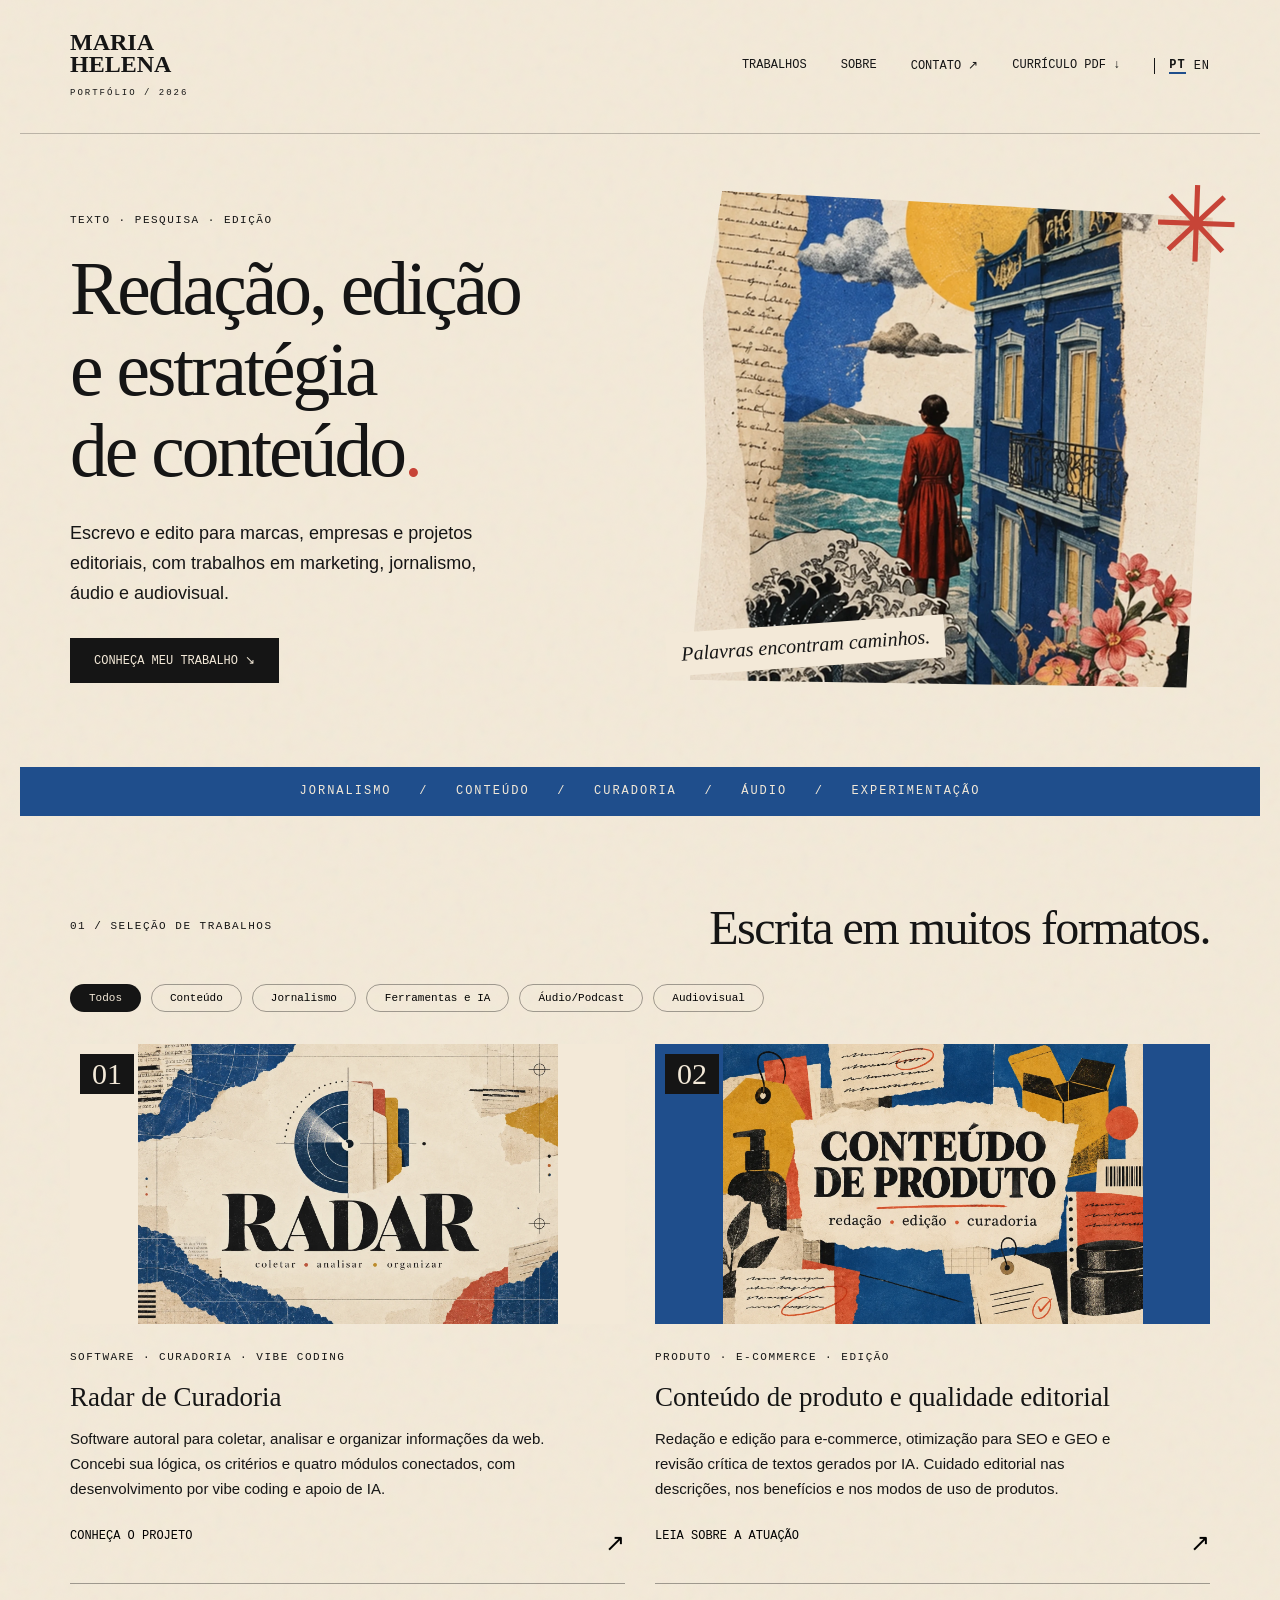
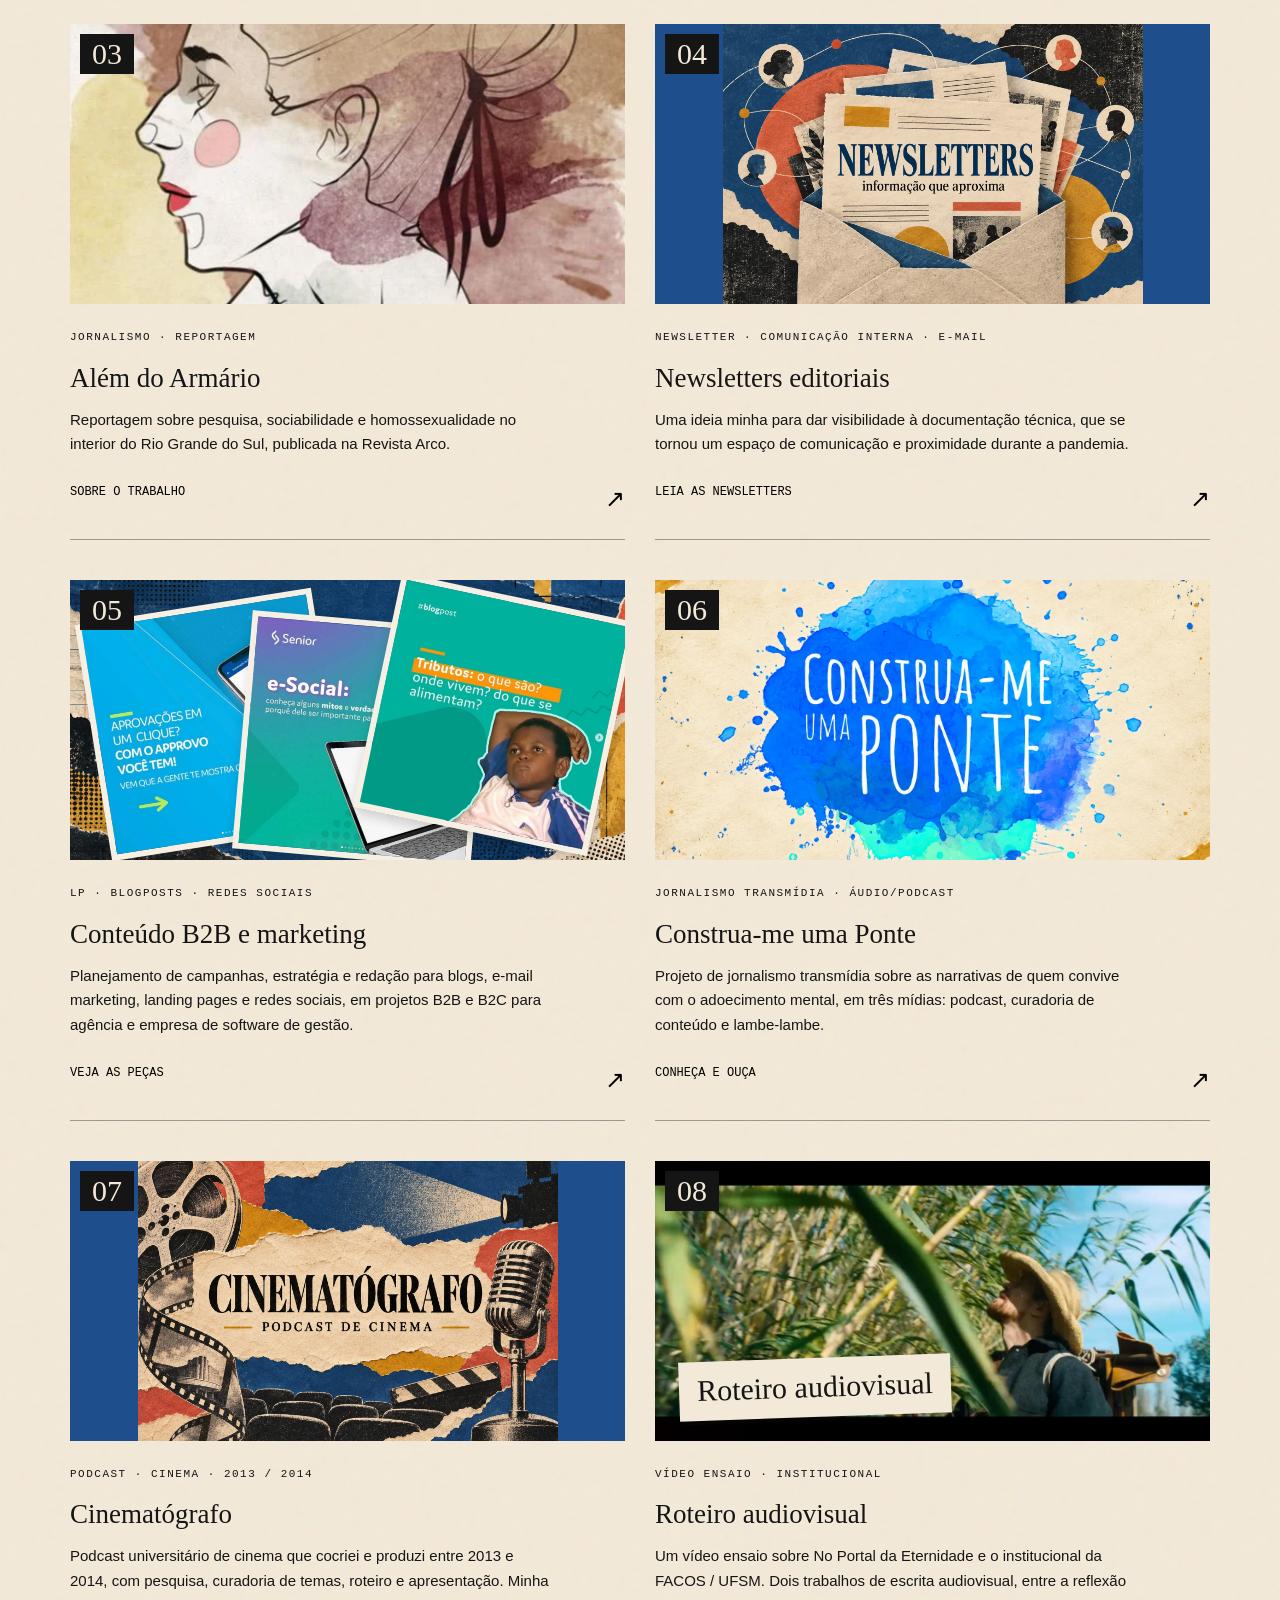
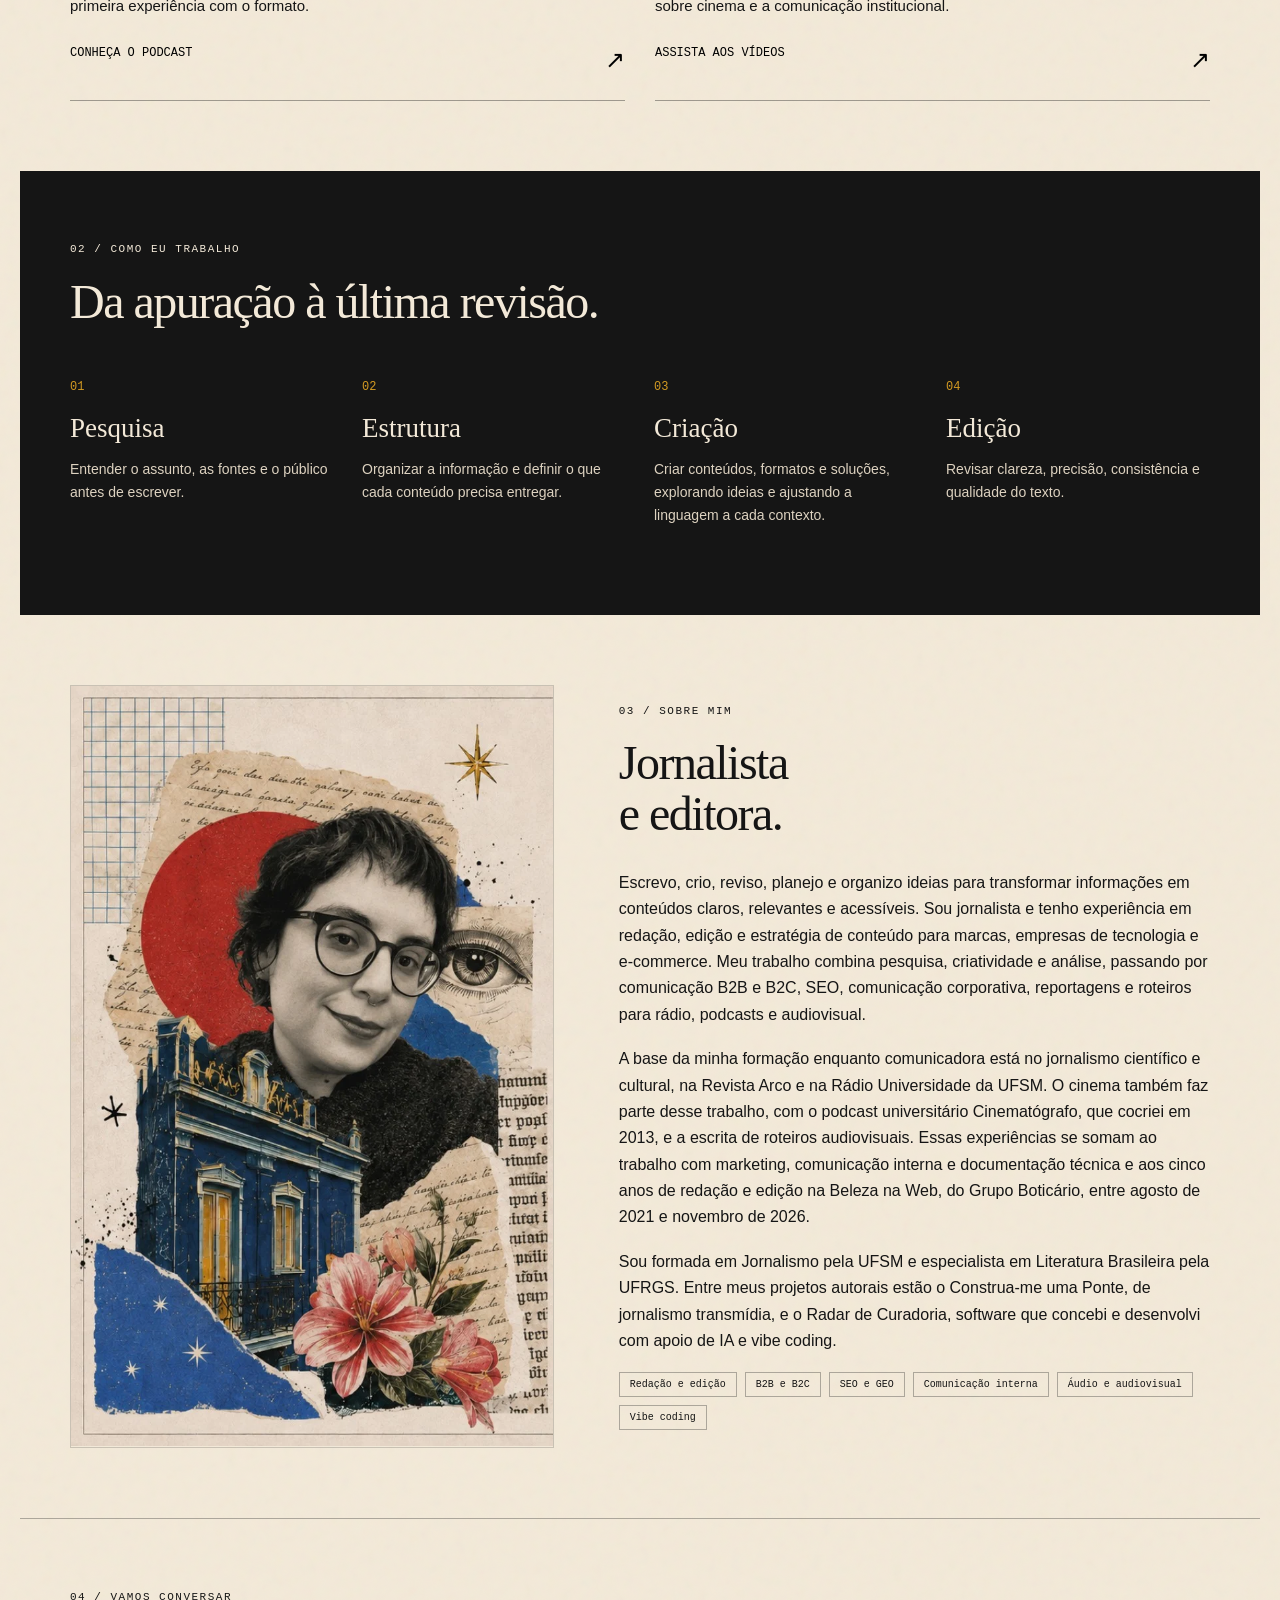
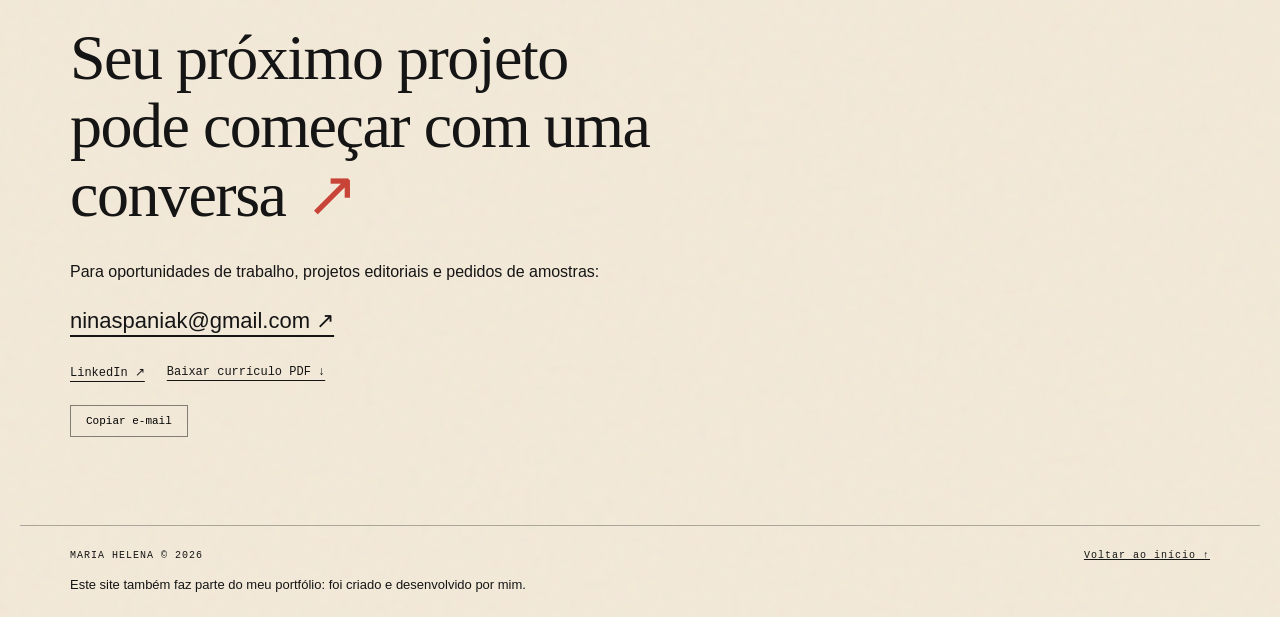
==== index.html @ af33ff4a "Refine Cinematógrafo cover and story; feature film essay in audiovisual work" ====
<!doctype html>
<html lang="pt-BR"><head><meta charset="utf-8"><meta name="viewport" content="width=device-width,initial-scale=1"><meta name="description" content="Maria Helena, redação, edição e estratégia de conteúdo. Jornalismo, e-commerce, newsletters, áudio e ferramentas com IA."><title>Maria Helena | Redação, edição e estratégia de conteúdo</title><link rel="stylesheet" href="style.css?v=20261116b"></head><body><a class="skip" href="#principal">Ir para conteúdo</a><header><a class="name" href="#">MARIA<br>HELENA<span>PORTFÓLIO / 2026</span></a><nav aria-label="Principal"><a href="#trabalhos">Trabalhos</a><a href="#sobre">Sobre</a><a href="#contato">Contato ↗</a><a href="assets/Maria_Helena_Curriculo_ATS.pdf?v=20261116" download>Currículo PDF ↓</a><span class="languages" aria-label="Idioma / Language"><a href="/" lang="pt-BR" aria-current="page">PT</a><a href="/en/" lang="en">EN</a></span></nav></header><main id="principal"><section class="hero"><div><p class="eyebrow">TEXTO · PESQUISA · EDIÇÃO</p><h1>Redação, edição<br>e estratégia<br>de conteúdo<span class="dot">.</span></h1><p class="intro">Escrevo e edito para marcas, empresas e projetos editoriais, com trabalhos em marketing, jornalismo, áudio e audiovisual.</p><a class="button" href="#trabalhos">Conheça meu trabalho ↘</a></div><figure class="collage"><img src="assets/colagem-v2.webp" alt="" width="366" height="456"><figcaption>Palavras encontram caminhos.</figcaption><span class="seal" aria-hidden="true">✳</span></figure></section><div class="ticker" aria-hidden="true">JORNALISMO   /   CONTEÚDO   /   CURADORIA   /   ÁUDIO   /   EXPERIMENTAÇÃO</div><section id="trabalhos"><div class="sectionhead"><p class="eyebrow">01 / SELEÇÃO DE TRABALHOS</p><h2>Escrita em muitos formatos.</h2></div><div class="filters" aria-label="Filtrar trabalhos"><button aria-pressed="true" data-filter="todos">Todos</button><button aria-pressed="false" data-filter="conteudo">Conteúdo</button><button aria-pressed="false" data-filter="jornalismo">Jornalismo</button><button aria-pressed="false" data-filter="ia">Ferramentas e IA</button><button aria-pressed="false" data-filter="audio">Áudio/Podcast</button><button aria-pressed="false" data-filter="audiovisual">Audiovisual</button></div><div class="projects">
<article class="project radar" data-category="ia"><span class="number">01</span><a class="project-cover" data-open-case="radar" href="#radar" aria-label="Conhecer projeto: Radar de Curadoria"><div class="art radarbrand"><img src="assets/radar-identidade-v1.webp" alt="Identidade visual do Radar: símbolo de varredura com fichas de arquivo em uma colagem editorial azul e creme; coletar, analisar e organizar" width="1536" height="1024"></div></a><p class="eyebrow">SOFTWARE · CURADORIA · VIBE CODING</p><h3><a class="project-title" data-open-case="radar" href="#radar">Radar de Curadoria</a></h3><p>Software autoral para coletar, analisar e organizar informações da web. Concebi sua lógica, os critérios e quatro módulos conectados, com desenvolvimento por vibe coding e apoio de IA.</p><button class="case" data-case="radar">Conheça o projeto <span>↗</span></button></article>
<article class="project product" data-category="conteudo ia"><span class="number">02</span><a class="project-cover" data-open-case="produto" href="#case-produto" aria-label="Conhecer projeto: Conteúdo de produto e qualidade editorial"><div class="art imagecover"><img src="assets/capa-produto-v1.webp" alt="Capa editorial em colagem: Conteúdo de produto; redação, edição e curadoria" width="1536" height="1024"></div></a><p class="eyebrow">PRODUTO · E-COMMERCE · EDIÇÃO</p><h3><a class="project-title" data-open-case="produto" href="#case-produto">Conteúdo de produto e qualidade editorial</a></h3><p>Redação e edição para e-commerce, otimização para SEO e GEO e revisão crítica de textos gerados por IA. Cuidado editorial nas descrições, nos benefícios e nos modos de uso de produtos.</p><button class="case" data-case="produto">Leia sobre a atuação <span>↗</span></button></article>
<article class="project journalism" data-category="jornalismo"><span class="number">03</span><a class="project-cover" data-open-case="reportagem" href="#case-reportagem" aria-label="Conhecer projeto: Além do Armário"><div class="art journalismart"><img src="assets/ilustracao-alem-do-armario.webp" alt="Ilustração em aquarela da reportagem Além do Armário" width="528" height="627"></div></a><p class="eyebrow">JORNALISMO · REPORTAGEM</p><h3><a class="project-title" data-open-case="reportagem" href="#case-reportagem">Além do Armário</a></h3><p>Reportagem sobre pesquisa, sociabilidade e homossexualidade no interior do Rio Grande do Sul, publicada na Revista Arco.</p><button class="case" data-case="reportagem">Sobre o trabalho <span>↗</span></button></article>
<article class="project newsletter" data-category="conteudo"><span class="number">04</span><a class="project-cover" data-open-case="newsletter" href="#case-newsletter" aria-label="Conhecer projeto: Newsletters editoriais"><div class="art imagecover"><img src="assets/capa-newsletters-v1.webp" alt="Capa editorial em colagem de cartas e conexões entre pessoas: Newsletters, informação que aproxima" width="1536" height="1024"></div></a><p class="eyebrow">NEWSLETTER · COMUNICAÇÃO INTERNA · E-MAIL</p><h3><a class="project-title" data-open-case="newsletter" href="#case-newsletter">Newsletters editoriais</a></h3><p>Uma ideia minha para dar visibilidade à documentação técnica, que se tornou um espaço de comunicação e proximidade durante a pandemia.</p><button class="case" data-case="newsletter">Leia as newsletters <span>↗</span></button></article>
<article class="project b2b" data-category="conteudo"><span class="number">05</span><a class="project-cover" data-open-case="b2b" href="#case-b2b" aria-label="Conhecer projeto: Conteúdo B2B e marketing"><div class="art postcollage" aria-label="Colagem de peças de redes sociais"><img class="postpiece postone" src="assets/post-0.jpg" alt="Post sobre o Approvo"><img class="postpiece posttwo" src="assets/post-1.jpg" alt="Post sobre mitos e verdades do eSocial"><img class="postpiece postthree" src="assets/post-2.jpg" alt="Post sobre tributos"></div></a><p class="eyebrow">LP · BLOGPOSTS · REDES SOCIAIS</p><h3><a class="project-title" data-open-case="b2b" href="#case-b2b">Conteúdo B2B e marketing</a></h3><p>Planejamento de campanhas, estratégia e redação para blogs, e-mail marketing, landing pages e redes sociais, em projetos B2B e B2C para agência e empresa de software de gestão.</p><button class="case" data-case="b2b">Veja as peças <span>↗</span></button></article>
<article class="project audio" data-category="audio jornalismo"><span class="number">06</span><a class="project-cover" data-open-case="audio" href="#case-audio" aria-label="Conhecer projeto: Construa-me uma Ponte"><div class="art audioart"><img src="assets/construa-me-uma-ponte-retangular-v3.webp" alt="Identidade visual original do podcast Construa-me Uma Ponte: aquarela azul e turquesa com letras brancas" width="1080" height="1080"></div></a><p class="eyebrow">JORNALISMO TRANSMÍDIA · ÁUDIO/PODCAST</p><h3><a class="project-title" data-open-case="audio" href="#case-audio">Construa-me uma Ponte</a></h3><p>Projeto de jornalismo transmídia sobre as narrativas de quem convive com o adoecimento mental, em três mídias: podcast, curadoria de conteúdo e lambe-lambe.</p><button class="case" data-case="audio">Conheça e ouça <span>↗</span></button></article><article class="project cinematografo" data-category="audio jornalismo"><span class="number">07</span><a class="project-cover" data-open-case="cinematografo" href="#case-cinematografo" aria-label="Conhecer projeto: Cinematógrafo"><div class="art imagecover"><img src="assets/capa-cinematografo-v2.webp" alt="Cinematógrafo: colagem editorial com película, projetor e microfone" width="1536" height="1024"></div></a><p class="eyebrow">PODCAST · CINEMA · 2013 / 2014</p><h3><a class="project-title" data-open-case="cinematografo" href="#case-cinematografo">Cinematógrafo</a></h3><p>Podcast universitário de cinema que cocriei e produzi entre 2013 e 2014, com pesquisa, curadoria de temas, roteiro e apresentação. Minha primeira experiência com o formato.</p><button class="case" data-case="cinematografo">Conheça o podcast <span>↗</span></button></article><article class="project facos" data-category="audiovisual"><span class="number">08</span><a class="project-cover" data-open-case="facos" href="#case-facos" aria-label="Conhecer projeto: Roteiro audiovisual"><div class="art audiovisual-cover"><img src="assets/portal-eternidade.jpg" alt="Imagem do vídeo ensaio No Portal da Eternidade e as histórias que queremos contar" width="1280" height="720"><span class="video-cover-label">Roteiro audiovisual</span></div></a><p class="eyebrow">VÍDEO ENSAIO · INSTITUCIONAL</p><h3><a class="project-title" data-open-case="facos" href="#case-facos">Roteiro audiovisual</a></h3><p>Um vídeo ensaio sobre No Portal da Eternidade e o institucional da FACOS / UFSM. Dois trabalhos de escrita audiovisual, entre a reflexão sobre cinema e a comunicação institucional.</p><button class="case" data-case="facos">Assista aos vídeos <span>↗</span></button></article></div></section><section class="method"><p class="eyebrow">02 / COMO EU TRABALHO</p><h2>Da apuração à última revisão.</h2><div class="steps"><div><span>01</span><h3>Pesquisa</h3><p>Entender o assunto, as fontes e o público antes de escrever.</p></div><div><span>02</span><h3>Estrutura</h3><p>Organizar a informação e definir o que cada conteúdo precisa entregar.</p></div><div><span>03</span><h3>Criação</h3><p>Criar conteúdos, formatos e soluções, explorando ideias e ajustando a linguagem a cada contexto.</p></div><div><span>04</span><h3>Edição</h3><p>Revisar clareza, precisão, consistência e qualidade do texto.</p></div></div></section><section id="sobre" class="about"><div class="aboutportrait"><img src="assets/sobre-nina-colagem.webp" alt="Foto de Maria Helena em uma colagem editorial com papéis, arquitetura e flores"></div><div><p class="eyebrow">03 / SOBRE MIM</p><h2>Jornalista<br>e editora.</h2><p>Escrevo, crio, reviso, planejo e organizo ideias para transformar informações em conteúdos claros, relevantes e acessíveis. Sou jornalista e tenho experiência em redação, edição e estratégia de conteúdo para marcas, empresas de tecnologia e e-commerce. Meu trabalho combina pesquisa, criatividade e análise, passando por comunicação B2B e B2C, SEO, comunicação corporativa, reportagens e roteiros para rádio, podcasts e audiovisual.</p><p>A base da minha formação enquanto comunicadora está no jornalismo científico e cultural, na Revista Arco e na Rádio Universidade da UFSM. O cinema também faz parte desse trabalho, com o podcast universitário Cinematógrafo, que cocriei em 2013, e a escrita de roteiros audiovisuais. Essas experiências se somam ao trabalho com marketing, comunicação interna e documentação técnica e aos cinco anos de redação e edição na Beleza na Web, do Grupo Boticário, entre agosto de 2021 e novembro de 2026.</p><p>Sou formada em Jornalismo pela UFSM e especialista em Literatura Brasileira pela UFRGS. Entre meus projetos autorais estão o Construa-me uma Ponte, de jornalismo transmídia, e o Radar de Curadoria, software que concebi e desenvolvi com apoio de IA e vibe coding.</p><div class="tags"><span>Redação e edição</span><span>B2B e B2C</span><span>SEO e GEO</span><span>Comunicação interna</span><span>Áudio e audiovisual</span><span>Vibe coding</span></div></div></section><section id="contato" class="contact"><p class="eyebrow">04 / VAMOS CONVERSAR</p><h2>Seu próximo projeto<br>pode começar com uma conversa<span>↗</span></h2><p>Para oportunidades de trabalho, projetos editoriais e pedidos de amostras:</p><a href="mailto:ninaspaniak@gmail.com">ninaspaniak@gmail.com ↗</a><div class="contactlinks"><a href="https://www.linkedin.com/in/ninahelenamaria/" target="_blank" rel="noopener noreferrer">LinkedIn ↗</a><a href="assets/Maria_Helena_Curriculo_ATS.pdf?v=20261116" download>Baixar currículo PDF ↓</a></div><button id="copy" type="button">Copiar e-mail</button><p id="copy-status" role="status"></p></section></main><footer><span>MARIA HELENA © 2026</span><a href="#">Voltar ao início ↑</a><p class="site-credit">Este site também faz parte do meu portfólio: foi criado e desenvolvido por mim.</p></footer><dialog id="case-dialog" aria-labelledby="dialog-title"><button class="close" aria-label="Fechar estudo de caso">✕</button><p class="eyebrow" id="dialog-label"></p><h2 id="dialog-title"></h2><div id="dialog-body"></div><a class="button" href="mailto:ninaspaniak@gmail.com?subject=Portf%C3%B3lio">Conversar sobre um projeto ↗</a></dialog><script src="app.js?v=20261116b"></script><script src="radar-case.js?v=20261116b"></script></body></html>
---- style.css ----
:root{--cream:#f3e9d8;--ink:#151515;--blue:#1f4e8c;--coral:#c74437;--yellow:#d39a22}*{box-sizing:border-box}html{scroll-behavior:smooth;scroll-padding-top:25px}body{margin:0;background:var(--cream);color:var(--ink);font:16px/1.65 Arial,sans-serif;background-image:url("data:image/svg+xml,%3Csvg viewBox='0 0 160 160' xmlns='http://www.w3.org/2000/svg'%3E%3Cfilter id='n'%3E%3CfeTurbulence type='fractalNoise' baseFrequency='.7' numOctaves='3' stitchTiles='stitch'/%3E%3C/filter%3E%3Cpath fill='%23000' opacity='.045' filter='url(%23n)' d='M0 0h160v160H0z'/%3E%3C/svg%3E")}a{color:inherit}button{font:inherit;cursor:pointer}button,a{touch-action:manipulation}a:focus-visible,button:focus-visible{outline:3px solid var(--coral);outline-offset:5px}header,main,footer{max-width:1240px;margin:auto}header{padding:32px 50px;display:flex;justify-content:space-between;align-items:center;border-bottom:1px solid #15151540}.name{font:bold 24px/.9 Georgia,serif;text-decoration:none}.name span{display:block;font:9px/1.5 monospace;letter-spacing:2px;margin-top:12px}nav{display:flex;gap:34px;font:12px monospace;text-transform:uppercase}nav a{text-decoration:none}h1,h2,h3{font-family:Georgia,serif;font-weight:400;line-height:1.07}h1{font-size:clamp(48px,5.9vw,78px);letter-spacing:-3px;margin:20px 0 28px}h2{font-size:clamp(32px,4vw,48px);letter-spacing:-1.5px;margin:16px 0 30px}h3{font-size:27px;margin:15px 0}p{margin:0 0 18px}.eyebrow{font:11px/1.5 monospace;letter-spacing:1.5px;text-transform:uppercase}.hero{padding:65px 50px 70px;display:grid;grid-template-columns:1.1fr 1fr;gap:65px;align-items:center}.intro{max-width:420px;font-size:18px}.dot{color:var(--coral)}.button{display:inline-block;padding:15px 24px;background:var(--ink);color:var(--cream);font:12px monospace;text-transform:uppercase;text-decoration:none;margin-top:12px}.collage{position:relative;margin:0;transform:rotate(2deg)}.collage img{width:100%;height:490px;object-fit:cover;clip-path:polygon(3% 0,99% 2%,97% 98%,0 100%,2% 60%,0 25%)}figcaption{position:absolute;bottom:25px;left:-25px;background:var(--cream);padding:10px 15px;font:italic 20px Georgia;transform:rotate(-6deg)}.seal{position:absolute;right:-22px;top:-35px;font-size:105px;color:var(--coral);line-height:1}.ticker{background:var(--blue);color:var(--cream);padding:15px 25px;text-align:center;font:12px/1.6 monospace;letter-spacing:2px}section:not(.hero){padding:70px 50px}.sectionhead{display:flex;align-items:center;justify-content:space-between;gap:25px}.sectionhead h2{max-width:610px}.filters{display:flex;gap:10px;flex-wrap:wrap;margin-bottom:32px}.filters button{border:1px solid #15151560;background:transparent;padding:7px 18px;border-radius:30px;font:11px monospace}.filters button[aria-pressed=true]{background:var(--ink);color:var(--cream)}.projects{display:grid;grid-template-columns:repeat(2,1fr);gap:40px 30px}.project{position:relative;border-bottom:1px solid #15151560;padding-bottom:15px}.project[hidden]{display:none}.number{position:absolute;z-index:1;top:10px;left:10px;background:var(--ink);color:var(--cream);font:30px Georgia;padding:3px 12px}.art{height:280px;margin-bottom:25px;overflow:hidden;position:relative;padding:42px;display:flex;flex-direction:column;justify-content:center}.radarart{background:var(--blue);color:var(--cream)}.radarart b{font:80px Georgia;z-index:1}.annotation{font:11px monospace;z-index:1}.orbit{position:absolute;width:310px;height:310px;border:1px solid #f3e9d850;border-radius:50%;right:-20px;top:-30px;box-shadow:0 0 0 45px #f3e9d810,0 0 0 90px #f3e9d810}.orbit:after{content:'';position:absolute;left:20px;top:150px;width:230px;height:2px;background:var(--yellow);transform:rotate(-45deg)}.paperart{background:#d9cbb4;transform:rotate(-1deg)}.paperart span{font:42px Georgia;line-height:1.15}.paperart i{position:absolute;right:20px;bottom:35px;background:var(--yellow);padding:10px 20px;transform:rotate(-7deg);font:16px monospace}.typeart{background:var(--coral);color:var(--cream);font:49px/.88 Georgia;letter-spacing:2px;padding-left:80px}.typeart em{font-size:35px;text-align:center;max-width:220px}.letterart{background:#d7d4bd}.letterart span{font:41px/1.1 Georgia;transform:rotate(-4deg)}.letterart b,.b2bart b{font:10px monospace;letter-spacing:2px;position:absolute;bottom:18px;right:20px}.b2bart{background:var(--yellow)}.b2bart span{font:37px/1.2 Georgia}.audioart{background:#192e4d;color:var(--cream)}.audioart span{font:38px/1.15 Georgia}.wave{font-size:25px;letter-spacing:4px;color:#d39a22;margin-top:20px;white-space:nowrap}.project>p:not(.eyebrow){font-size:15px;max-width:480px}.case{border:0;background:none;padding:10px 0;width:100%;text-align:left;font:12px monospace;text-transform:uppercase}.case span{float:right;font-size:24px}.note{font-size:12px;margin:35px 0 0;max-width:700px;color:#555}.method{background:var(--ink);color:var(--cream)}.steps{display:grid;grid-template-columns:repeat(4,1fr);gap:28px;margin-top:45px}.steps span{font:12px monospace;color:var(--yellow)}.steps h3{font-size:27px}.steps p{font-size:14px;color:#ddd2c0}.about{display:grid;grid-template-columns:.9fr 1.1fr;gap:65px;align-items:center}.aboutart{position:relative;background:var(--coral);padding:65px 35px;transform:rotate(-2deg);min-height:390px}.aboutart span{font:57px/1.1 Georgia;color:var(--cream)}.aboutart b{position:absolute;bottom:-40px;right:-20px;font-size:150px;color:var(--blue);line-height:1}.tags{display:flex;flex-wrap:wrap;gap:8px}.tags span{font:10px monospace;padding:6px 10px;border:1px solid #15151550}.contact{border-top:1px solid #15151550}.contact h2{max-width:820px;font-size:clamp(36px,5vw,65px)}.contact h2 span{color:var(--coral);margin-left:20px}.contact>a{font-size:22px;text-underline-offset:7px}.contact button{border:1px solid #15151580;background:none;padding:9px 15px;margin-left:20px;font:11px monospace}#copy-status{font-size:12px;margin-top:15px}footer{padding:24px 50px;display:flex;justify-content:space-between;border-top:1px solid #15151550;font:10px monospace;letter-spacing:1px}dialog{background:var(--cream);color:var(--ink);border:1px solid var(--ink);max-width:800px;width:calc(100% - 32px);padding:55px;max-height:85vh}dialog::backdrop{background:#151515aa}dialog h2{font-size:42px}dialog h3{font-size:25px}.close{position:absolute;top:15px;right:20px;border:0;background:none;font-size:22px}.skip{position:absolute;left:20px;top:-70px;background:var(--ink);color:white;padding:10px;z-index:10}.skip:focus{top:10px}@media(max-width:750px){header{padding:24px}nav{gap:17px;font-size:10px}.hero{padding:40px 24px;grid-template-columns:1fr;gap:40px}h1{letter-spacing:-2px}.collage{max-width:430px;width:90%;margin:auto}.collage img{height:390px}section:not(.hero){padding:50px 24px}.sectionhead{display:block}.projects{grid-template-columns:1fr;gap:35px}.steps{grid-template-columns:1fr 1fr}.about{grid-template-columns:1fr;gap:50px}.aboutart{min-height:300px;max-width:420px;padding:45px 30px}.aboutart span{font-size:50px}.contact>a{font-size:18px}.contact button{display:block;margin:25px 0 0}footer{padding:24px;gap:20px}dialog{padding:45px 25px}dialog h2{font-size:32px}.ticker{font-size:9px}.art{height:250px}}@media(prefers-reduced-motion:reduce){html{scroll-behavior:auto}}

.contactlinks{display:flex;gap:22px;flex-wrap:wrap;margin:25px 0}.contactlinks a{font:12px monospace;text-underline-offset:5px}.contact button{margin-left:0}.piece-link{display:flex;justify-content:space-between;gap:20px;align-items:center;padding:18px 0;border-bottom:1px solid #15151540;text-decoration:none;font-size:16px}.piece-link span{font:11px monospace;white-space:nowrap;color:var(--blue)}.piece-preview{margin:25px 0;position:relative}.piece-preview img{display:block;width:100%;height:auto;max-height:580px;object-fit:contain;background:#ded5c7}.piece-preview figcaption{position:static;transform:none;background:none;padding:8px 0;font:11px monospace}.tour-preview img{max-height:440px;object-fit:cover;object-position:top}.piece-preview+.piece-link{margin-bottom:35px}dialog .tags{margin:15px 0 25px}#dialog-body h3{margin-top:30px}@media(max-width:750px){nav{gap:10px;flex-wrap:wrap;justify-content:flex-end;max-width:220px}.piece-link{align-items:flex-start;flex-direction:column;gap:8px}.contactlinks{gap:15px}}

.art.audioart{padding:0;background:white;align-items:center}.audioart img{height:100%;width:100%;object-fit:contain;display:block}.podcast-preview{background:white}.podcast-preview img{max-height:430px;background:white}.case-credit{border-left:3px solid var(--blue);padding:12px 18px;background:#1f4e8c09;font-size:14px}

.journalismart{padding:0;background:#e7ddca}.journalismart img{display:block;width:100%;height:100%;object-fit:cover;object-position:50% 35%}.aboutportrait{position:relative;overflow:hidden;aspect-ratio:730/1152;border:1px solid #15151530}.aboutportrait img{display:block;width:210.41%;max-width:none;height:auto}.about{align-items:center}@media(max-width:750px){.aboutportrait{width:100%;max-width:440px;margin:auto}}

.postcollage{background:#d7cbb7;padding:0;isolation:isolate}.postcollage:before{content:'';position:absolute;inset:20px;border:1px solid #15151530;transform:rotate(-3deg)}.postpiece{position:absolute;width:43%;height:auto;aspect-ratio:1;object-fit:cover;border:6px solid #f6efe3;box-shadow:2px 5px 12px #15151530}.postone{left:4%;top:25px;transform:rotate(-9deg);z-index:1}.posttwo{left:31%;top:40px;transform:rotate(5deg);z-index:2}.postthree{right:2%;top:15px;transform:rotate(12deg);z-index:3}@media(max-width:750px){.postpiece{width:44%}.postone{top:28px}.posttwo{top:45px}}

.radarbrand{background:#f3e9d8;overflow:hidden;padding:0}.radarbrand img{display:block;width:100%;height:100%;object-fit:contain}

.imagecover{padding:0;background:#1f4e8c}.imagecover img{display:block;width:100%;height:100%;object-fit:contain}.postcollage{background:#1f4e8c url("assets/fundo-b2b-v1.webp") center/cover no-repeat}.postcollage:before{display:none}

.art.audioart,.podcast-preview,.podcast-preview img{background:#f3e9d8}

.art.audioart img{object-fit:cover;object-position:center}

.languages{display:inline-flex;gap:8px;align-items:center;border-left:1px solid currentColor;padding-left:14px}.languages a{font-size:12px;letter-spacing:.08em}.languages a[aria-current="page"]{border-bottom:2px solid var(--blue,#1f4e8c);font-weight:bold}

/* Radar case: modular reading and original, expandable interface captures. */
dialog.radar-dialog{max-width:1100px;padding:48px;scroll-behavior:smooth}.radar-dialog .close{position:sticky;top:0;float:right;z-index:3;background:var(--cream);width:36px;height:36px;margin:-25px -28px 0 0;border:1px solid #15151540;border-radius:50%}.radar-case .radar-lead{font:24px/1.4 Georgia,serif;color:var(--blue);max-width:850px}.radar-case .case-credit{margin:24px 0}.radar-case .radar-nav{display:flex;flex-wrap:wrap;gap:8px;margin:24px 0 32px;font:12px monospace}.radar-nav a{padding:10px 14px;border:1px solid #1f4e8c60;text-decoration:none}.radar-nav a:hover{background:var(--blue);color:var(--cream)}.radar-case section{padding:32px 0!important;border-top:1px solid #15151540;scroll-margin-top:22px}.radar-case h3{font-size:32px!important;margin:12px 0 20px!important}.radar-case h4{font:22px/1.25 Georgia,serif;margin:28px 0 14px}.radar-case ul{padding-left:22px}.radar-case li{margin-bottom:8px}.radar-case .radar-gallery{display:grid;grid-template-columns:repeat(2,minmax(0,1fr));gap:22px 18px;margin-top:24px}.radar-gallery figure{margin:0;min-width:0}.radar-gallery .radar-wide{grid-column:1/-1}.radar-gallery a{display:block;background:#e4d8c4;border:1px solid #15151540;text-decoration:none;overflow:hidden}.radar-gallery img{display:block;width:100%;height:auto;transition:filter .15s}.radar-gallery a:hover img{filter:brightness(.95)}.radar-gallery figcaption{position:static;transform:none;background:none;padding:10px 0 0;font:12px/1.6 monospace;color:#333}.radar-gallery figcaption span{display:block;color:var(--blue);margin-top:4px}.radar-case .radar-evolution{padding:22px 26px;background:#1f4e8c0e;border-left:3px solid var(--blue);margin:22px 0}.radar-case .radar-evolution p:last-child{margin-bottom:0}.radar-case .radar-context{font-size:13px;color:#555;margin:24px 0}.radar-case .radar-technology{display:grid;grid-template-columns:1fr 1fr;gap:18px;margin:22px 0}.radar-technology div{padding:18px;border:1px solid #15151530}.radar-technology dt{font-weight:bold;margin-bottom:8px}.radar-technology dd{margin:0;font-size:14px}.radar-dialog>.button{margin-top:26px}@media(max-width:750px){dialog.radar-dialog{padding:40px 20px;max-height:90vh}.radar-dialog .close{margin:-25px -6px 0 0}.radar-case .radar-lead{font-size:22px}.radar-case h3{font-size:28px!important}.radar-case .radar-gallery,.radar-case .radar-technology{grid-template-columns:1fr}.radar-case .radar-nav{gap:6px}.radar-nav a{padding:9px 10px}.radar-case .radar-evolution{padding:18px}.radar-case section{padding:26px 0!important}}@media(prefers-reduced-motion:reduce){dialog.radar-dialog{scroll-behavior:auto}.radar-gallery img{transition:none}}
.radar-case .radar-nav{max-width:none;justify-content:flex-start}

.project-cover{display:block;margin-bottom:25px;text-decoration:none}.project-cover .art{margin-bottom:0}.project-title{color:inherit;text-decoration:none}.project-title:hover{text-decoration:underline;text-underline-offset:5px;text-decoration-thickness:1px}.project-cover:hover .art{outline:2px solid var(--blue);outline-offset:-2px}.project>.number{pointer-events:none}

footer{flex-wrap:wrap;row-gap:14px}footer .site-credit{flex-basis:100%;margin:0;font:400 13px/1.6 Arial,sans-serif;letter-spacing:0}

/* Audio and audiovisual projects. */
.facos-cover{padding:0;background:var(--ink);align-items:center}.facos-cover img{width:100%;height:100%;object-fit:cover}.facos-cover>span{position:absolute;display:grid;place-items:center;width:64px;height:64px;border-radius:50%;background:var(--cream);color:var(--blue);font-size:26px;box-shadow:0 3px 20px #0005}.video-frame{aspect-ratio:16/9;margin:28px 0;background:var(--ink)}.video-frame iframe{display:block;width:100%;height:100%;border:0}@media(max-width:750px){.cinema-name{font-size:58px}}

/* Film essay leads the audiovisual selection; the institutional piece follows. */
.audiovisual-cover{padding:0;background:var(--blue);isolation:isolate}.audiovisual-cover img{display:block;width:100%;height:100%;object-fit:cover}.video-cover-label{position:absolute;bottom:24px;left:24px;right:24px;max-width:max-content;background:var(--cream);color:var(--ink);padding:12px 18px;font:30px/1.15 Georgia,serif;transform:rotate(-2deg);box-shadow:3px 4px 0 #15151530}.video-feature>.piece-link{align-items:flex-start}.video-feature>h3{font-size:30px!important;line-height:1.2}.video-secondary{margin-top:42px;padding:26px;background:#1f4e8c09;border-top:2px solid var(--blue)}.video-secondary .video-frame{max-width:560px;margin-left:auto;margin-right:auto}.video-secondary>h3{margin-top:12px!important}@media(max-width:750px){.video-cover-label{font-size:25px;bottom:18px;left:18px;right:18px}.video-secondary{padding:20px 16px}.video-feature>h3{font-size:26px!important}}
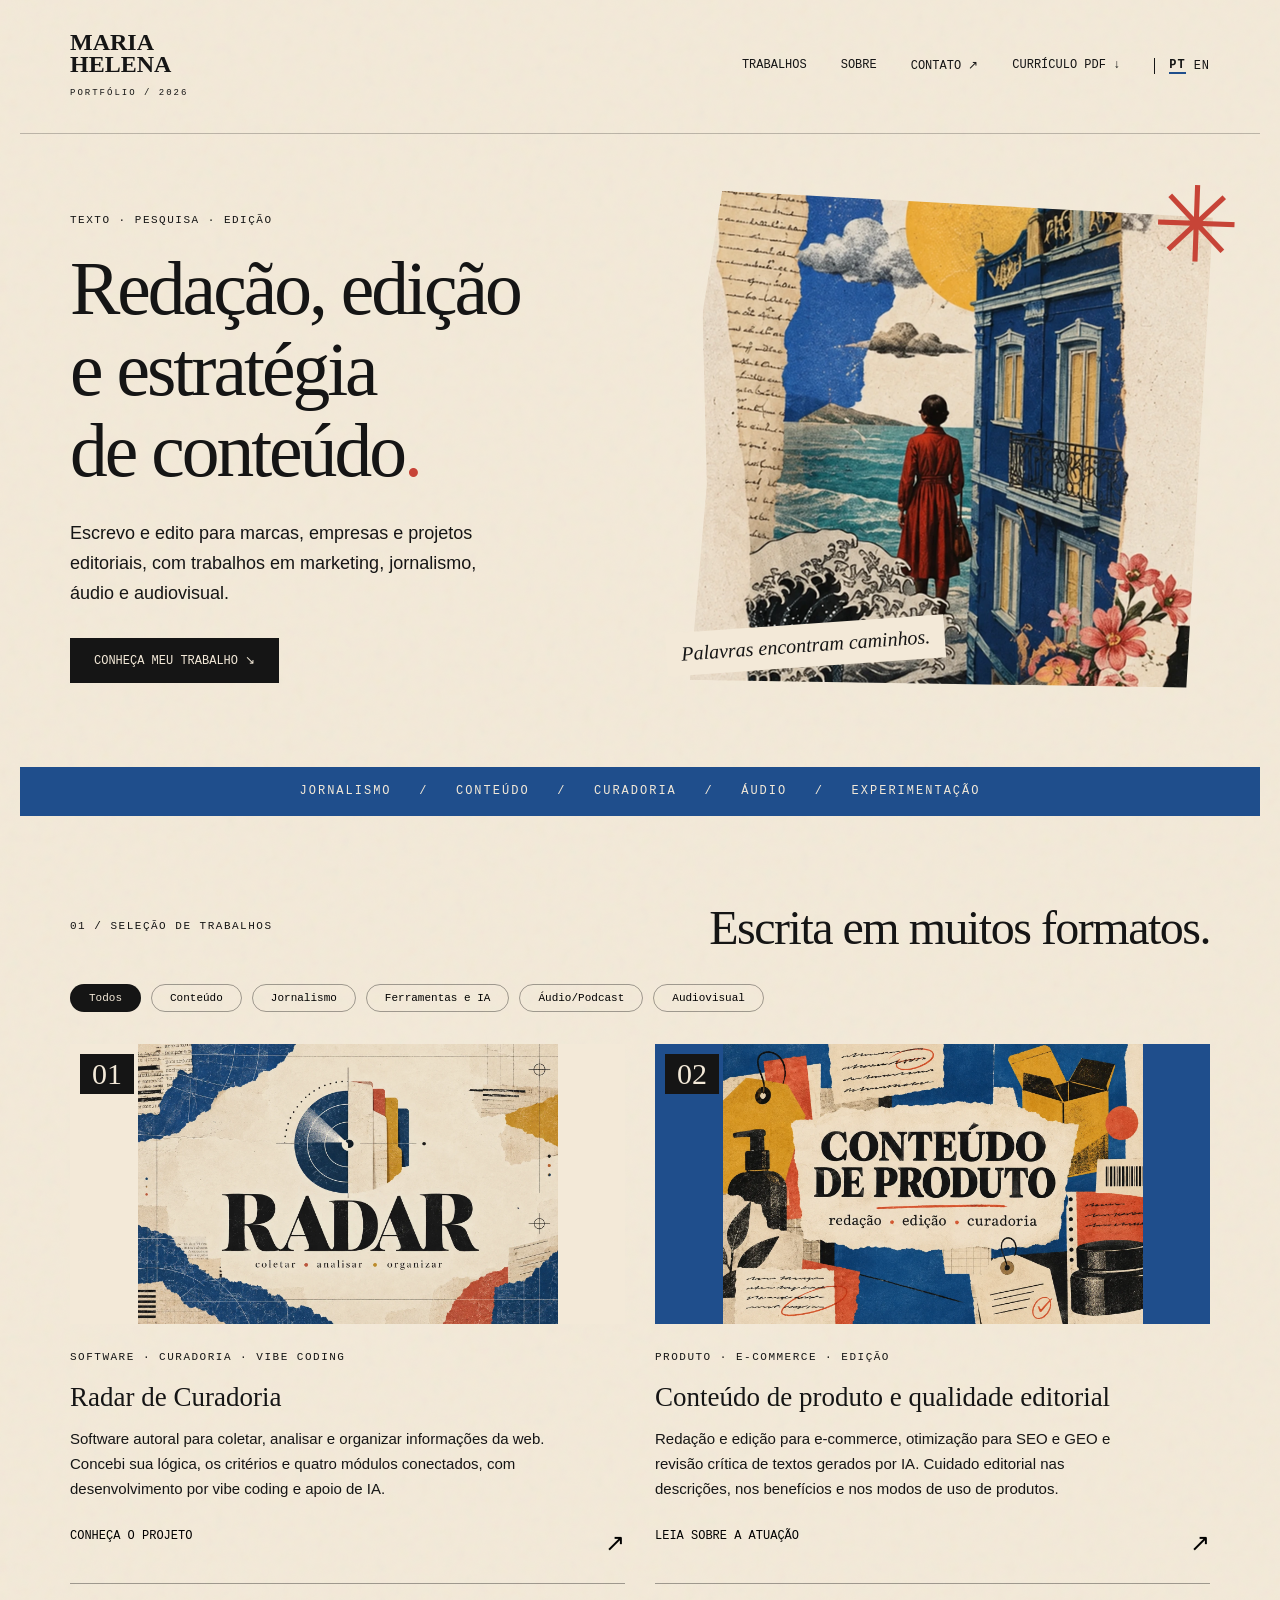
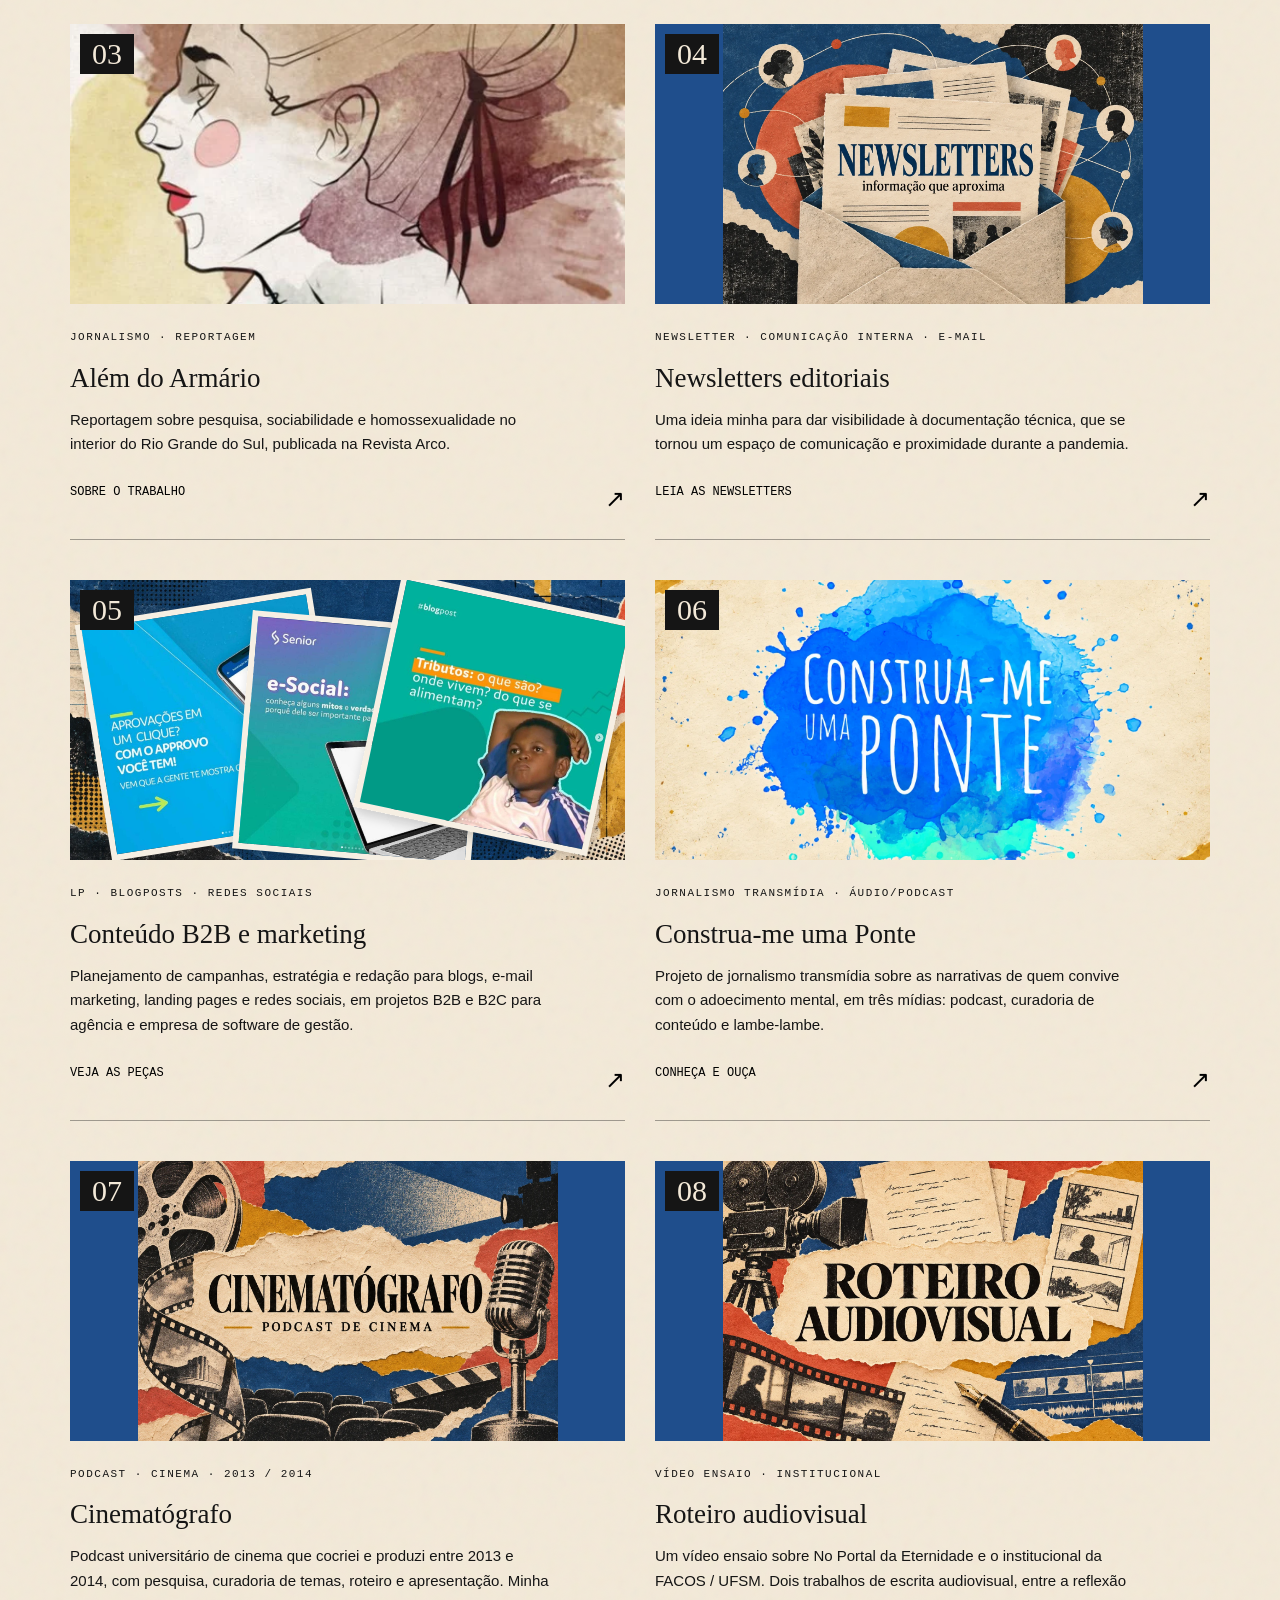
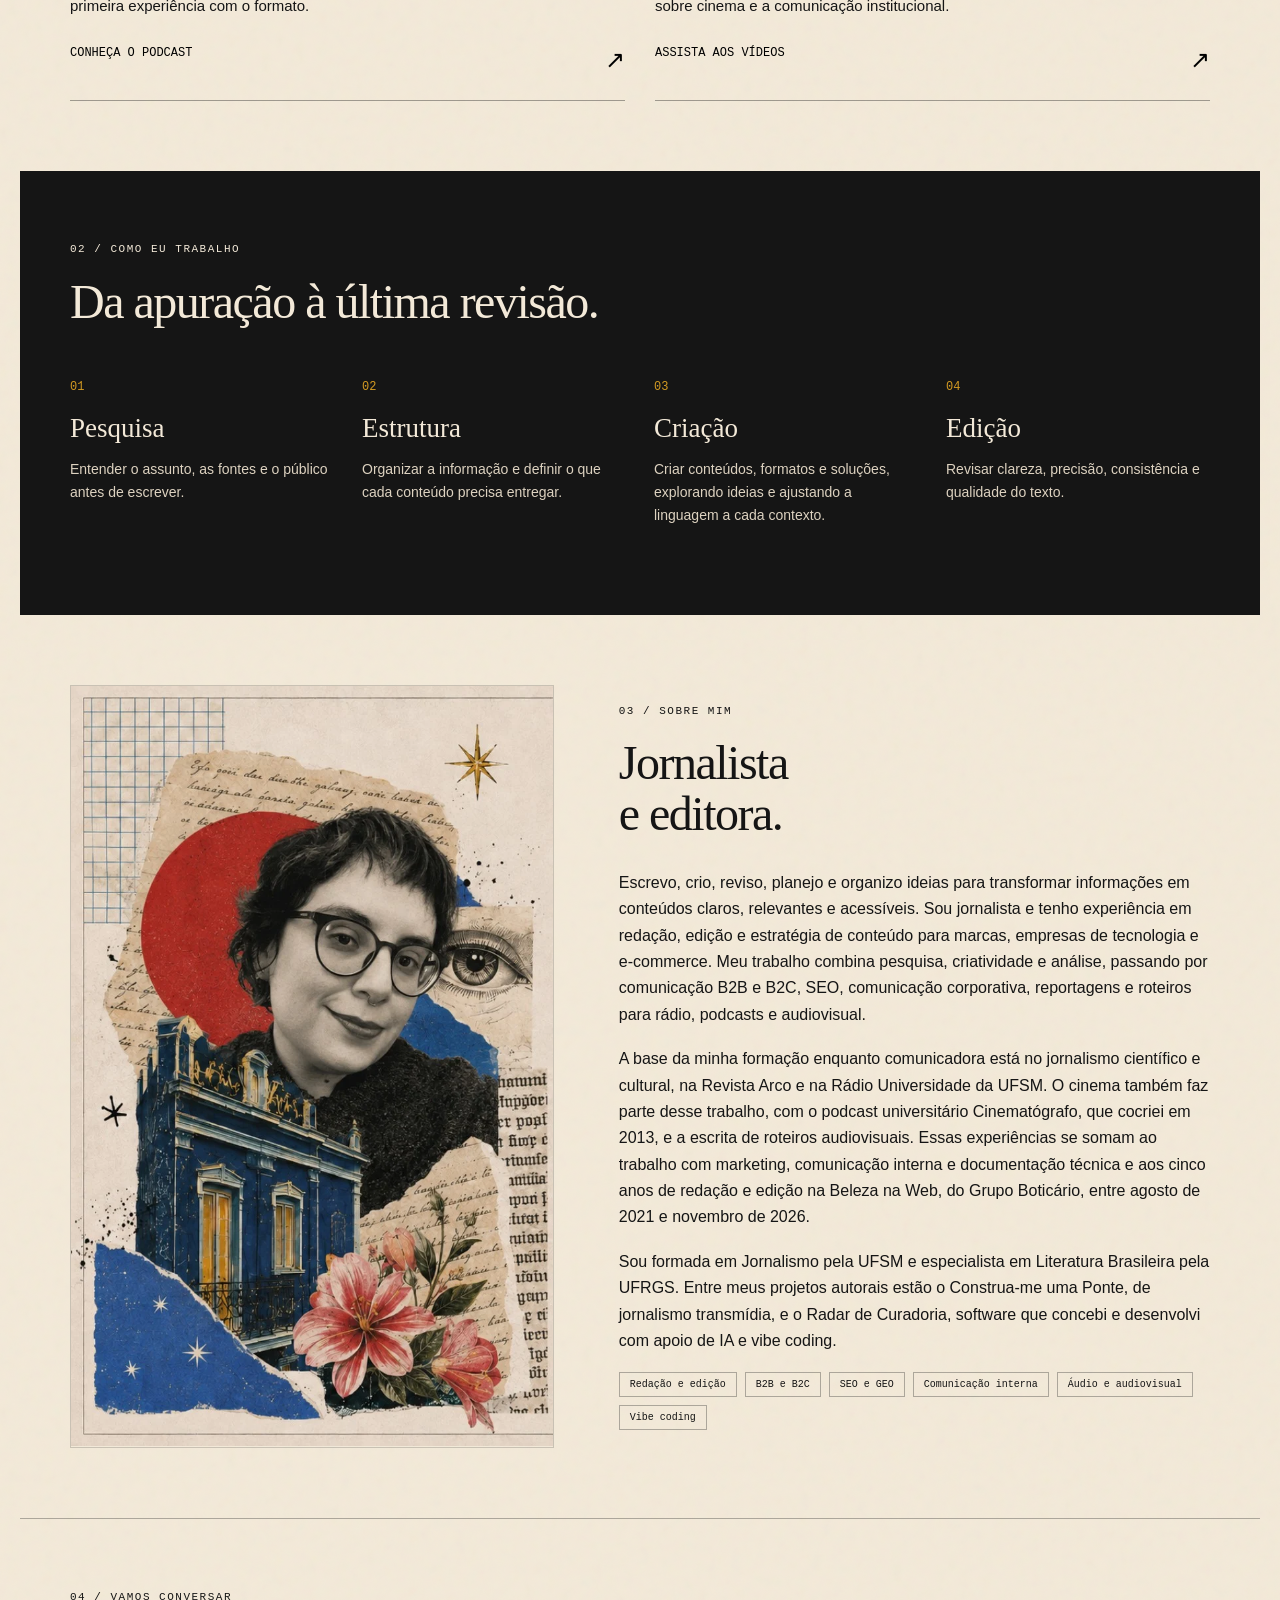
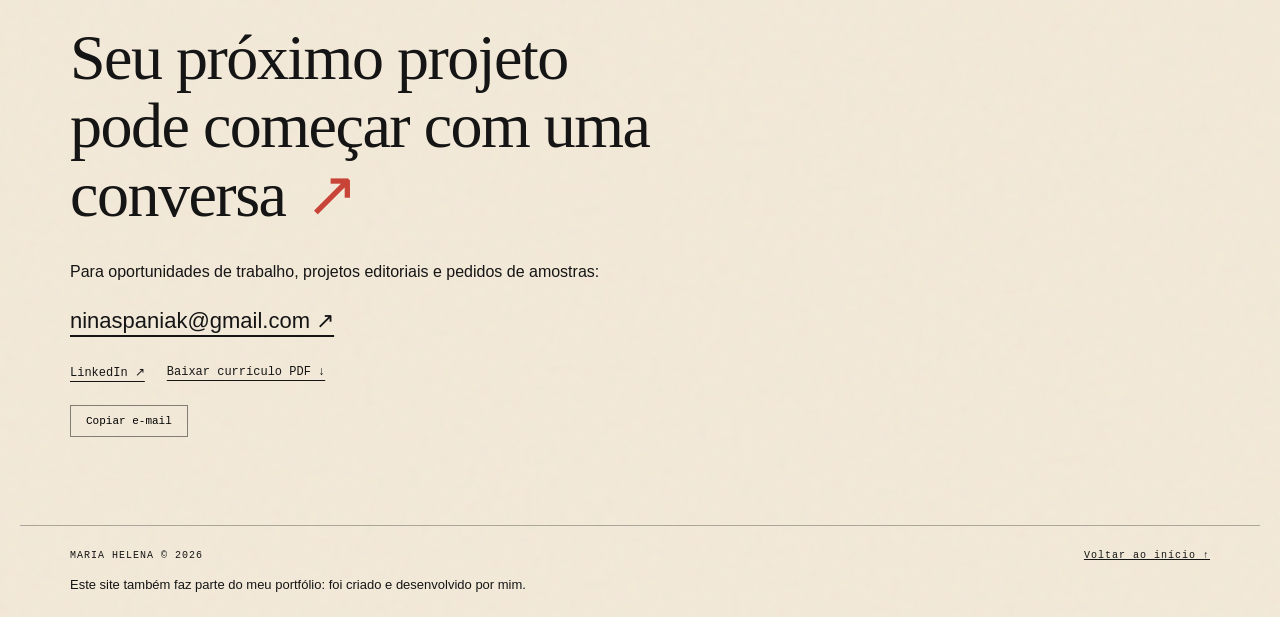
==== commit ace4adc0: "Add editorial collage cover for audiovisual writing" ====
--- a/index.html
+++ b/index.html
@@ -5,4 +5,4 @@
 <article class="project journalism" data-category="jornalismo"><span class="number">03</span><a class="project-cover" data-open-case="reportagem" href="#case-reportagem" aria-label="Conhecer projeto: Além do Armário"><div class="art journalismart"><img src="assets/ilustracao-alem-do-armario.webp" alt="Ilustração em aquarela da reportagem Além do Armário" width="528" height="627"></div></a><p class="eyebrow">JORNALISMO · REPORTAGEM</p><h3><a class="project-title" data-open-case="reportagem" href="#case-reportagem">Além do Armário</a></h3><p>Reportagem sobre pesquisa, sociabilidade e homossexualidade no interior do Rio Grande do Sul, publicada na Revista Arco.</p><button class="case" data-case="reportagem">Sobre o trabalho <span>↗</span></button></article>
 <article class="project newsletter" data-category="conteudo"><span class="number">04</span><a class="project-cover" data-open-case="newsletter" href="#case-newsletter" aria-label="Conhecer projeto: Newsletters editoriais"><div class="art imagecover"><img src="assets/capa-newsletters-v1.webp" alt="Capa editorial em colagem de cartas e conexões entre pessoas: Newsletters, informação que aproxima" width="1536" height="1024"></div></a><p class="eyebrow">NEWSLETTER · COMUNICAÇÃO INTERNA · E-MAIL</p><h3><a class="project-title" data-open-case="newsletter" href="#case-newsletter">Newsletters editoriais</a></h3><p>Uma ideia minha para dar visibilidade à documentação técnica, que se tornou um espaço de comunicação e proximidade durante a pandemia.</p><button class="case" data-case="newsletter">Leia as newsletters <span>↗</span></button></article>
 <article class="project b2b" data-category="conteudo"><span class="number">05</span><a class="project-cover" data-open-case="b2b" href="#case-b2b" aria-label="Conhecer projeto: Conteúdo B2B e marketing"><div class="art postcollage" aria-label="Colagem de peças de redes sociais"><img class="postpiece postone" src="assets/post-0.jpg" alt="Post sobre o Approvo"><img class="postpiece posttwo" src="assets/post-1.jpg" alt="Post sobre mitos e verdades do eSocial"><img class="postpiece postthree" src="assets/post-2.jpg" alt="Post sobre tributos"></div></a><p class="eyebrow">LP · BLOGPOSTS · REDES SOCIAIS</p><h3><a class="project-title" data-open-case="b2b" href="#case-b2b">Conteúdo B2B e marketing</a></h3><p>Planejamento de campanhas, estratégia e redação para blogs, e-mail marketing, landing pages e redes sociais, em projetos B2B e B2C para agência e empresa de software de gestão.</p><button class="case" data-case="b2b">Veja as peças <span>↗</span></button></article>
-<article class="project audio" data-category="audio jornalismo"><span class="number">06</span><a class="project-cover" data-open-case="audio" href="#case-audio" aria-label="Conhecer projeto: Construa-me uma Ponte"><div class="art audioart"><img src="assets/construa-me-uma-ponte-retangular-v3.webp" alt="Identidade visual original do podcast Construa-me Uma Ponte: aquarela azul e turquesa com letras brancas" width="1080" height="1080"></div></a><p class="eyebrow">JORNALISMO TRANSMÍDIA · ÁUDIO/PODCAST</p><h3><a class="project-title" data-open-case="audio" href="#case-audio">Construa-me uma Ponte</a></h3><p>Projeto de jornalismo transmídia sobre as narrativas de quem convive com o adoecimento mental, em três mídias: podcast, curadoria de conteúdo e lambe-lambe.</p><button class="case" data-case="audio">Conheça e ouça <span>↗</span></button></article><article class="project cinematografo" data-category="audio jornalismo"><span class="number">07</span><a class="project-cover" data-open-case="cinematografo" href="#case-cinematografo" aria-label="Conhecer projeto: Cinematógrafo"><div class="art imagecover"><img src="assets/capa-cinematografo-v2.webp" alt="Cinematógrafo: colagem editorial com película, projetor e microfone" width="1536" height="1024"></div></a><p class="eyebrow">PODCAST · CINEMA · 2013 / 2014</p><h3><a class="project-title" data-open-case="cinematografo" href="#case-cinematografo">Cinematógrafo</a></h3><p>Podcast universitário de cinema que cocriei e produzi entre 2013 e 2014, com pesquisa, curadoria de temas, roteiro e apresentação. Minha primeira experiência com o formato.</p><button class="case" data-case="cinematografo">Conheça o podcast <span>↗</span></button></article><article class="project facos" data-category="audiovisual"><span class="number">08</span><a class="project-cover" data-open-case="facos" href="#case-facos" aria-label="Conhecer projeto: Roteiro audiovisual"><div class="art audiovisual-cover"><img src="assets/portal-eternidade.jpg" alt="Imagem do vídeo ensaio No Portal da Eternidade e as histórias que queremos contar" width="1280" height="720"><span class="video-cover-label">Roteiro audiovisual</span></div></a><p class="eyebrow">VÍDEO ENSAIO · INSTITUCIONAL</p><h3><a class="project-title" data-open-case="facos" href="#case-facos">Roteiro audiovisual</a></h3><p>Um vídeo ensaio sobre No Portal da Eternidade e o institucional da FACOS / UFSM. Dois trabalhos de escrita audiovisual, entre a reflexão sobre cinema e a comunicação institucional.</p><button class="case" data-case="facos">Assista aos vídeos <span>↗</span></button></article></div></section><section class="method"><p class="eyebrow">02 / COMO EU TRABALHO</p><h2>Da apuração à última revisão.</h2><div class="steps"><div><span>01</span><h3>Pesquisa</h3><p>Entender o assunto, as fontes e o público antes de escrever.</p></div><div><span>02</span><h3>Estrutura</h3><p>Organizar a informação e definir o que cada conteúdo precisa entregar.</p></div><div><span>03</span><h3>Criação</h3><p>Criar conteúdos, formatos e soluções, explorando ideias e ajustando a linguagem a cada contexto.</p></div><div><span>04</span><h3>Edição</h3><p>Revisar clareza, precisão, consistência e qualidade do texto.</p></div></div></section><section id="sobre" class="about"><div class="aboutportrait"><img src="assets/sobre-nina-colagem.webp" alt="Foto de Maria Helena em uma colagem editorial com papéis, arquitetura e flores"></div><div><p class="eyebrow">03 / SOBRE MIM</p><h2>Jornalista<br>e editora.</h2><p>Escrevo, crio, reviso, planejo e organizo ideias para transformar informações em conteúdos claros, relevantes e acessíveis. Sou jornalista e tenho experiência em redação, edição e estratégia de conteúdo para marcas, empresas de tecnologia e e-commerce. Meu trabalho combina pesquisa, criatividade e análise, passando por comunicação B2B e B2C, SEO, comunicação corporativa, reportagens e roteiros para rádio, podcasts e audiovisual.</p><p>A base da minha formação enquanto comunicadora está no jornalismo científico e cultural, na Revista Arco e na Rádio Universidade da UFSM. O cinema também faz parte desse trabalho, com o podcast universitário Cinematógrafo, que cocriei em 2013, e a escrita de roteiros audiovisuais. Essas experiências se somam ao trabalho com marketing, comunicação interna e documentação técnica e aos cinco anos de redação e edição na Beleza na Web, do Grupo Boticário, entre agosto de 2021 e novembro de 2026.</p><p>Sou formada em Jornalismo pela UFSM e especialista em Literatura Brasileira pela UFRGS. Entre meus projetos autorais estão o Construa-me uma Ponte, de jornalismo transmídia, e o Radar de Curadoria, software que concebi e desenvolvi com apoio de IA e vibe coding.</p><div class="tags"><span>Redação e edição</span><span>B2B e B2C</span><span>SEO e GEO</span><span>Comunicação interna</span><span>Áudio e audiovisual</span><span>Vibe coding</span></div></div></section><section id="contato" class="contact"><p class="eyebrow">04 / VAMOS CONVERSAR</p><h2>Seu próximo projeto<br>pode começar com uma conversa<span>↗</span></h2><p>Para oportunidades de trabalho, projetos editoriais e pedidos de amostras:</p><a href="mailto:ninaspaniak@gmail.com">ninaspaniak@gmail.com ↗</a><div class="contactlinks"><a href="https://www.linkedin.com/in/ninahelenamaria/" target="_blank" rel="noopener noreferrer">LinkedIn ↗</a><a href="assets/Maria_Helena_Curriculo_ATS.pdf?v=20261116" download>Baixar currículo PDF ↓</a></div><button id="copy" type="button">Copiar e-mail</button><p id="copy-status" role="status"></p></section></main><footer><span>MARIA HELENA © 2026</span><a href="#">Voltar ao início ↑</a><p class="site-credit">Este site também faz parte do meu portfólio: foi criado e desenvolvido por mim.</p></footer><dialog id="case-dialog" aria-labelledby="dialog-title"><button class="close" aria-label="Fechar estudo de caso">✕</button><p class="eyebrow" id="dialog-label"></p><h2 id="dialog-title"></h2><div id="dialog-body"></div><a class="button" href="mailto:ninaspaniak@gmail.com?subject=Portf%C3%B3lio">Conversar sobre um projeto ↗</a></dialog><script src="app.js?v=20261116b"></script><script src="radar-case.js?v=20261116b"></script></body></html>
+<article class="project audio" data-category="audio jornalismo"><span class="number">06</span><a class="project-cover" data-open-case="audio" href="#case-audio" aria-label="Conhecer projeto: Construa-me uma Ponte"><div class="art audioart"><img src="assets/construa-me-uma-ponte-retangular-v3.webp" alt="Identidade visual original do podcast Construa-me Uma Ponte: aquarela azul e turquesa com letras brancas" width="1080" height="1080"></div></a><p class="eyebrow">JORNALISMO TRANSMÍDIA · ÁUDIO/PODCAST</p><h3><a class="project-title" data-open-case="audio" href="#case-audio">Construa-me uma Ponte</a></h3><p>Projeto de jornalismo transmídia sobre as narrativas de quem convive com o adoecimento mental, em três mídias: podcast, curadoria de conteúdo e lambe-lambe.</p><button class="case" data-case="audio">Conheça e ouça <span>↗</span></button></article><article class="project cinematografo" data-category="audio jornalismo"><span class="number">07</span><a class="project-cover" data-open-case="cinematografo" href="#case-cinematografo" aria-label="Conhecer projeto: Cinematógrafo"><div class="art imagecover"><img src="assets/capa-cinematografo-v2.webp" alt="Cinematógrafo: colagem editorial com película, projetor e microfone" width="1536" height="1024"></div></a><p class="eyebrow">PODCAST · CINEMA · 2013 / 2014</p><h3><a class="project-title" data-open-case="cinematografo" href="#case-cinematografo">Cinematógrafo</a></h3><p>Podcast universitário de cinema que cocriei e produzi entre 2013 e 2014, com pesquisa, curadoria de temas, roteiro e apresentação. Minha primeira experiência com o formato.</p><button class="case" data-case="cinematografo">Conheça o podcast <span>↗</span></button></article><article class="project facos" data-category="audiovisual"><span class="number">08</span><a class="project-cover" data-open-case="facos" href="#case-facos" aria-label="Conhecer projeto: Roteiro audiovisual"><div class="art imagecover"><img src="assets/capa-roteiro-audiovisual-v1.webp" alt="Colagem editorial de roteiro audiovisual com câmera, páginas de roteiro, storyboard e película" width="1536" height="1024"></div></a><p class="eyebrow">VÍDEO ENSAIO · INSTITUCIONAL</p><h3><a class="project-title" data-open-case="facos" href="#case-facos">Roteiro audiovisual</a></h3><p>Um vídeo ensaio sobre No Portal da Eternidade e o institucional da FACOS / UFSM. Dois trabalhos de escrita audiovisual, entre a reflexão sobre cinema e a comunicação institucional.</p><button class="case" data-case="facos">Assista aos vídeos <span>↗</span></button></article></div></section><section class="method"><p class="eyebrow">02 / COMO EU TRABALHO</p><h2>Da apuração à última revisão.</h2><div class="steps"><div><span>01</span><h3>Pesquisa</h3><p>Entender o assunto, as fontes e o público antes de escrever.</p></div><div><span>02</span><h3>Estrutura</h3><p>Organizar a informação e definir o que cada conteúdo precisa entregar.</p></div><div><span>03</span><h3>Criação</h3><p>Criar conteúdos, formatos e soluções, explorando ideias e ajustando a linguagem a cada contexto.</p></div><div><span>04</span><h3>Edição</h3><p>Revisar clareza, precisão, consistência e qualidade do texto.</p></div></div></section><section id="sobre" class="about"><div class="aboutportrait"><img src="assets/sobre-nina-colagem.webp" alt="Foto de Maria Helena em uma colagem editorial com papéis, arquitetura e flores"></div><div><p class="eyebrow">03 / SOBRE MIM</p><h2>Jornalista<br>e editora.</h2><p>Escrevo, crio, reviso, planejo e organizo ideias para transformar informações em conteúdos claros, relevantes e acessíveis. Sou jornalista e tenho experiência em redação, edição e estratégia de conteúdo para marcas, empresas de tecnologia e e-commerce. Meu trabalho combina pesquisa, criatividade e análise, passando por comunicação B2B e B2C, SEO, comunicação corporativa, reportagens e roteiros para rádio, podcasts e audiovisual.</p><p>A base da minha formação enquanto comunicadora está no jornalismo científico e cultural, na Revista Arco e na Rádio Universidade da UFSM. O cinema também faz parte desse trabalho, com o podcast universitário Cinematógrafo, que cocriei em 2013, e a escrita de roteiros audiovisuais. Essas experiências se somam ao trabalho com marketing, comunicação interna e documentação técnica e aos cinco anos de redação e edição na Beleza na Web, do Grupo Boticário, entre agosto de 2021 e novembro de 2026.</p><p>Sou formada em Jornalismo pela UFSM e especialista em Literatura Brasileira pela UFRGS. Entre meus projetos autorais estão o Construa-me uma Ponte, de jornalismo transmídia, e o Radar de Curadoria, software que concebi e desenvolvi com apoio de IA e vibe coding.</p><div class="tags"><span>Redação e edição</span><span>B2B e B2C</span><span>SEO e GEO</span><span>Comunicação interna</span><span>Áudio e audiovisual</span><span>Vibe coding</span></div></div></section><section id="contato" class="contact"><p class="eyebrow">04 / VAMOS CONVERSAR</p><h2>Seu próximo projeto<br>pode começar com uma conversa<span>↗</span></h2><p>Para oportunidades de trabalho, projetos editoriais e pedidos de amostras:</p><a href="mailto:ninaspaniak@gmail.com">ninaspaniak@gmail.com ↗</a><div class="contactlinks"><a href="https://www.linkedin.com/in/ninahelenamaria/" target="_blank" rel="noopener noreferrer">LinkedIn ↗</a><a href="assets/Maria_Helena_Curriculo_ATS.pdf?v=20261116" download>Baixar currículo PDF ↓</a></div><button id="copy" type="button">Copiar e-mail</button><p id="copy-status" role="status"></p></section></main><footer><span>MARIA HELENA © 2026</span><a href="#">Voltar ao início ↑</a><p class="site-credit">Este site também faz parte do meu portfólio: foi criado e desenvolvido por mim.</p></footer><dialog id="case-dialog" aria-labelledby="dialog-title"><button class="close" aria-label="Fechar estudo de caso">✕</button><p class="eyebrow" id="dialog-label"></p><h2 id="dialog-title"></h2><div id="dialog-body"></div><a class="button" href="mailto:ninaspaniak@gmail.com?subject=Portf%C3%B3lio">Conversar sobre um projeto ↗</a></dialog><script src="app.js?v=20261116b"></script><script src="radar-case.js?v=20261116b"></script></body></html>
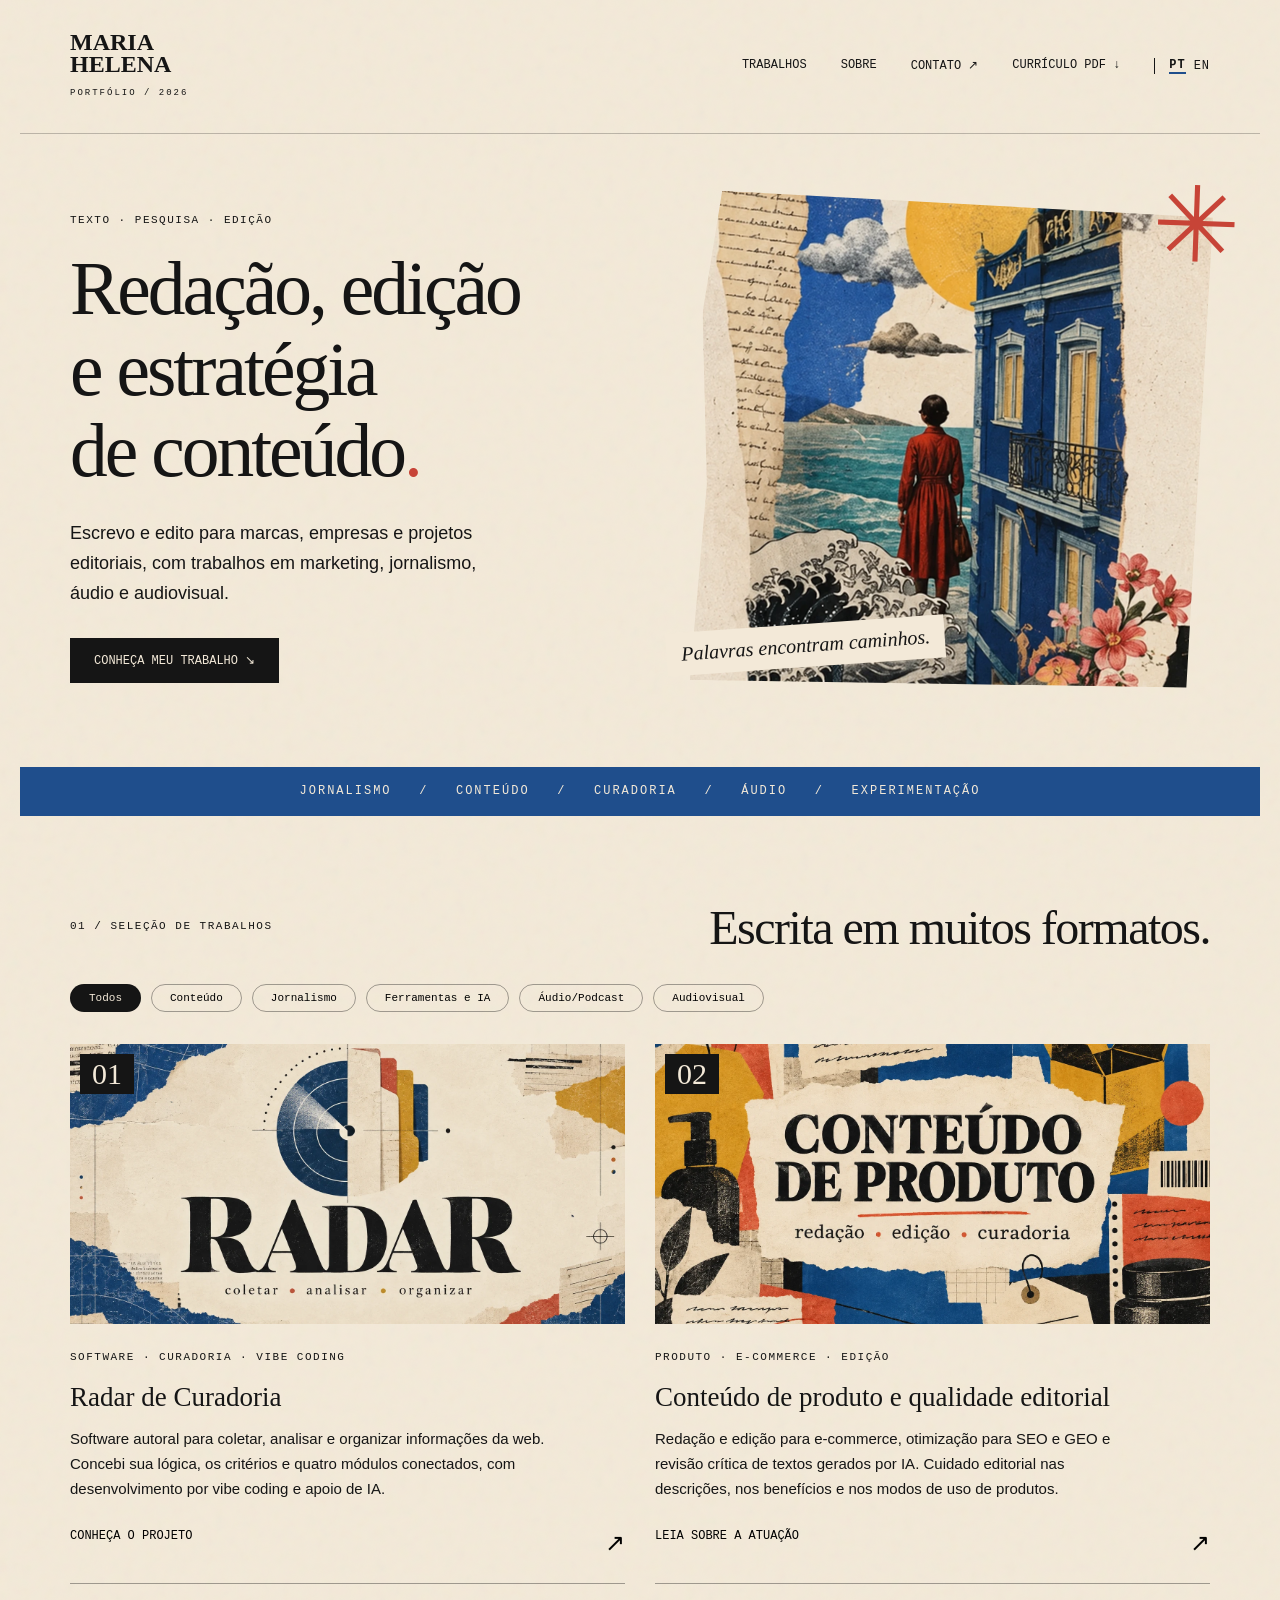
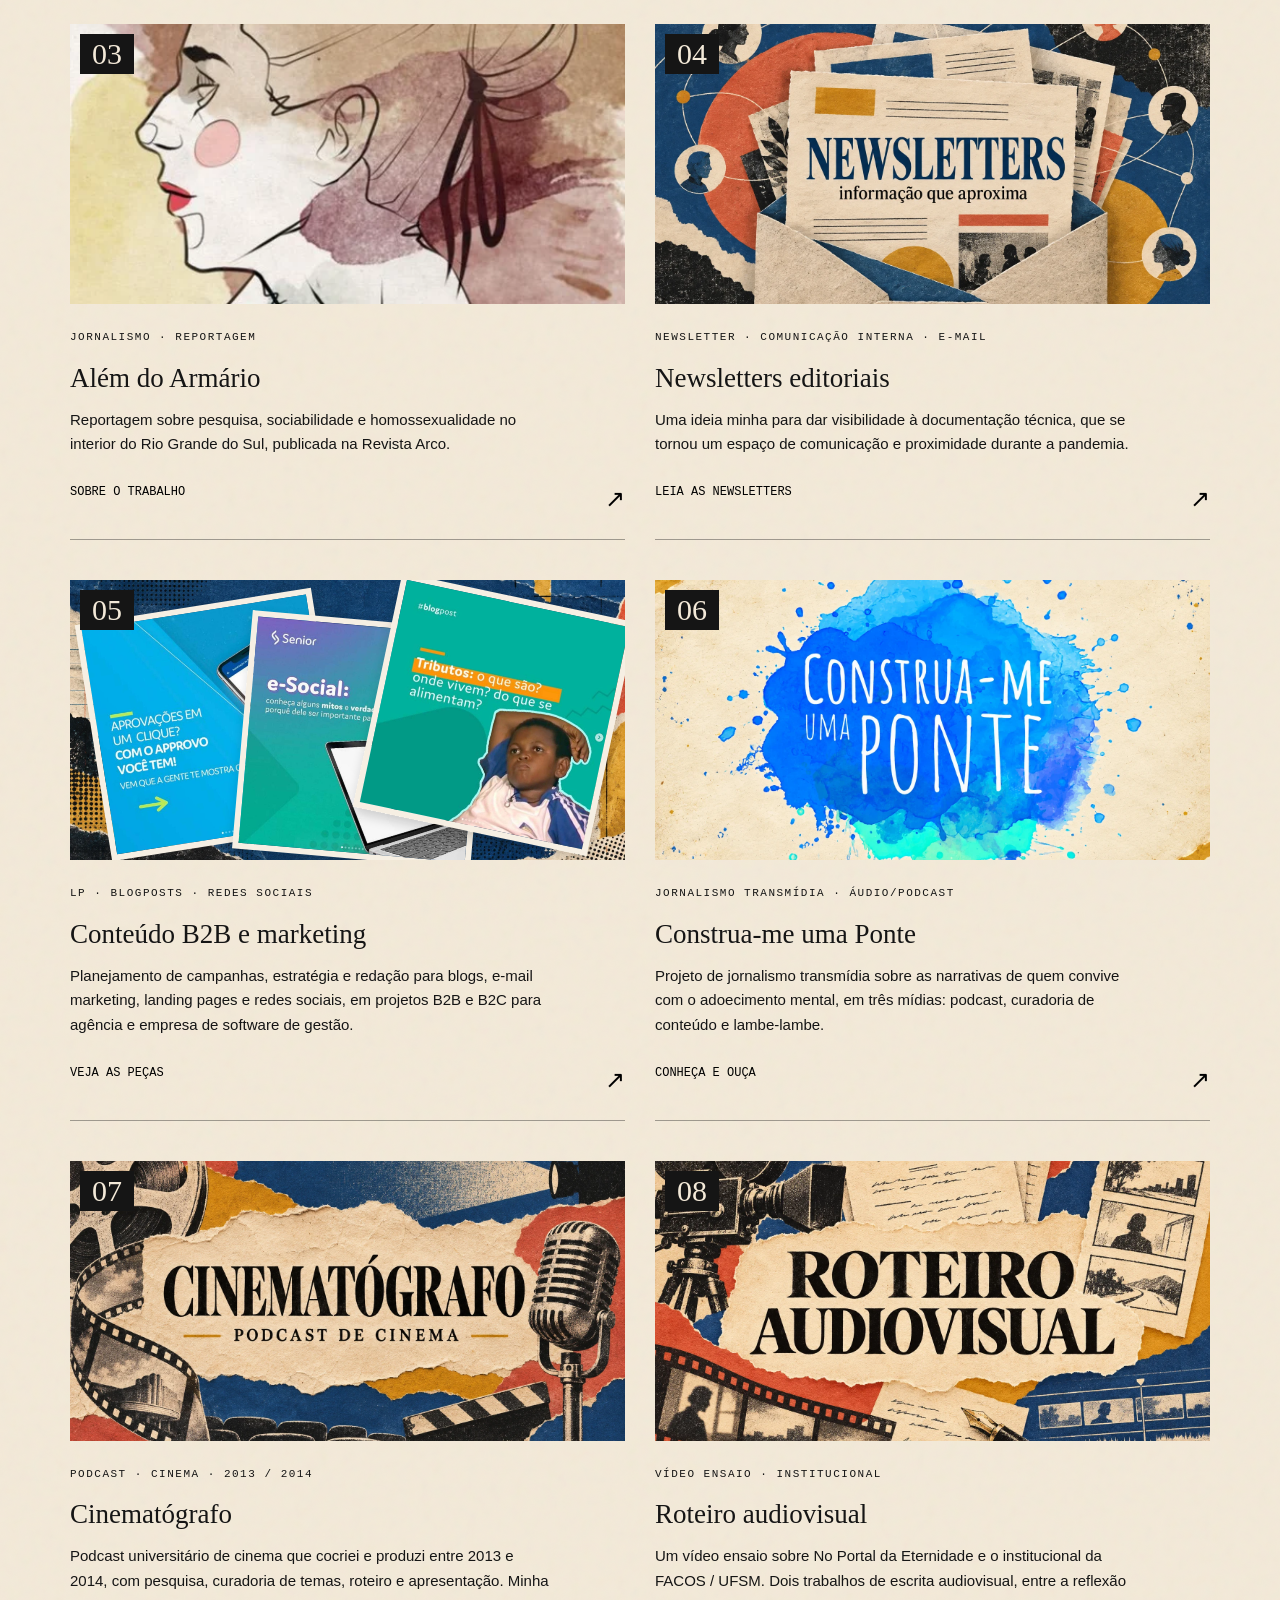
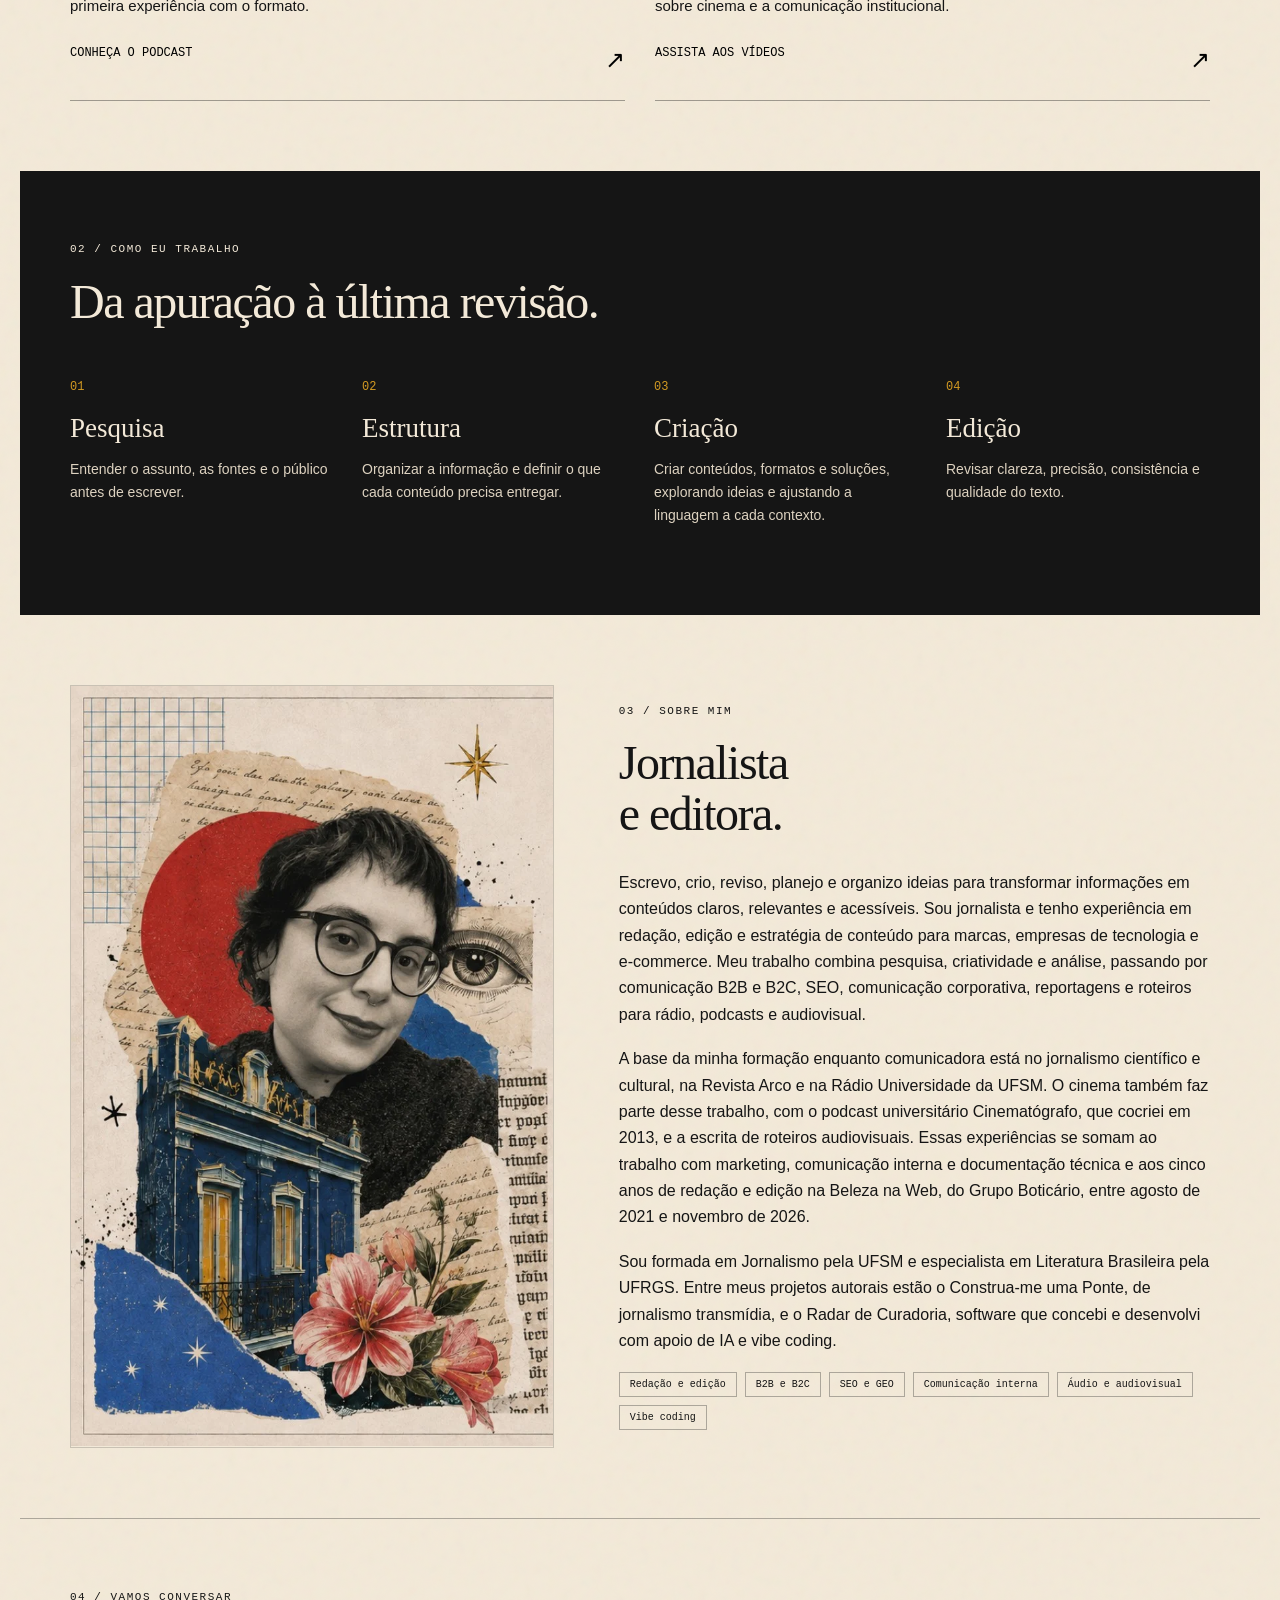
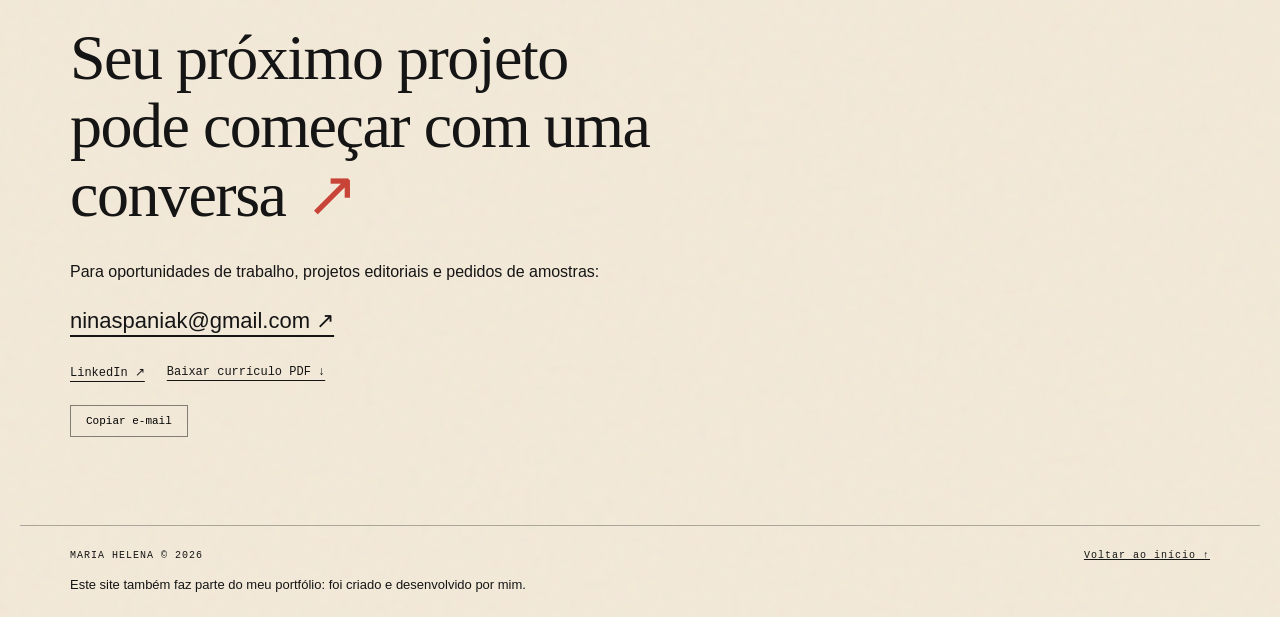
==== commit dfa27891: "Fill portfolio cover areas with images without letterboxing" ====
--- a/index.html
+++ b/index.html
@@ -1,5 +1,5 @@
 <!doctype html>
-<html lang="pt-BR"><head><meta charset="utf-8"><meta name="viewport" content="width=device-width,initial-scale=1"><meta name="description" content="Maria Helena, redação, edição e estratégia de conteúdo. Jornalismo, e-commerce, newsletters, áudio e ferramentas com IA."><title>Maria Helena | Redação, edição e estratégia de conteúdo</title><link rel="stylesheet" href="style.css?v=20261116b"></head><body><a class="skip" href="#principal">Ir para conteúdo</a><header><a class="name" href="#">MARIA<br>HELENA<span>PORTFÓLIO / 2026</span></a><nav aria-label="Principal"><a href="#trabalhos">Trabalhos</a><a href="#sobre">Sobre</a><a href="#contato">Contato ↗</a><a href="assets/Maria_Helena_Curriculo_ATS.pdf?v=20261116" download>Currículo PDF ↓</a><span class="languages" aria-label="Idioma / Language"><a href="/" lang="pt-BR" aria-current="page">PT</a><a href="/en/" lang="en">EN</a></span></nav></header><main id="principal"><section class="hero"><div><p class="eyebrow">TEXTO · PESQUISA · EDIÇÃO</p><h1>Redação, edição<br>e estratégia<br>de conteúdo<span class="dot">.</span></h1><p class="intro">Escrevo e edito para marcas, empresas e projetos editoriais, com trabalhos em marketing, jornalismo, áudio e audiovisual.</p><a class="button" href="#trabalhos">Conheça meu trabalho ↘</a></div><figure class="collage"><img src="assets/colagem-v2.webp" alt="" width="366" height="456"><figcaption>Palavras encontram caminhos.</figcaption><span class="seal" aria-hidden="true">✳</span></figure></section><div class="ticker" aria-hidden="true">JORNALISMO   /   CONTEÚDO   /   CURADORIA   /   ÁUDIO   /   EXPERIMENTAÇÃO</div><section id="trabalhos"><div class="sectionhead"><p class="eyebrow">01 / SELEÇÃO DE TRABALHOS</p><h2>Escrita em muitos formatos.</h2></div><div class="filters" aria-label="Filtrar trabalhos"><button aria-pressed="true" data-filter="todos">Todos</button><button aria-pressed="false" data-filter="conteudo">Conteúdo</button><button aria-pressed="false" data-filter="jornalismo">Jornalismo</button><button aria-pressed="false" data-filter="ia">Ferramentas e IA</button><button aria-pressed="false" data-filter="audio">Áudio/Podcast</button><button aria-pressed="false" data-filter="audiovisual">Audiovisual</button></div><div class="projects">
+<html lang="pt-BR"><head><meta charset="utf-8"><meta name="viewport" content="width=device-width,initial-scale=1"><meta name="description" content="Maria Helena, redação, edição e estratégia de conteúdo. Jornalismo, e-commerce, newsletters, áudio e ferramentas com IA."><title>Maria Helena | Redação, edição e estratégia de conteúdo</title><link rel="stylesheet" href="style.css?v=20261116d"></head><body><a class="skip" href="#principal">Ir para conteúdo</a><header><a class="name" href="#">MARIA<br>HELENA<span>PORTFÓLIO / 2026</span></a><nav aria-label="Principal"><a href="#trabalhos">Trabalhos</a><a href="#sobre">Sobre</a><a href="#contato">Contato ↗</a><a href="assets/Maria_Helena_Curriculo_ATS.pdf?v=20261116" download>Currículo PDF ↓</a><span class="languages" aria-label="Idioma / Language"><a href="/" lang="pt-BR" aria-current="page">PT</a><a href="/en/" lang="en">EN</a></span></nav></header><main id="principal"><section class="hero"><div><p class="eyebrow">TEXTO · PESQUISA · EDIÇÃO</p><h1>Redação, edição<br>e estratégia<br>de conteúdo<span class="dot">.</span></h1><p class="intro">Escrevo e edito para marcas, empresas e projetos editoriais, com trabalhos em marketing, jornalismo, áudio e audiovisual.</p><a class="button" href="#trabalhos">Conheça meu trabalho ↘</a></div><figure class="collage"><img src="assets/colagem-v2.webp" alt="" width="366" height="456"><figcaption>Palavras encontram caminhos.</figcaption><span class="seal" aria-hidden="true">✳</span></figure></section><div class="ticker" aria-hidden="true">JORNALISMO   /   CONTEÚDO   /   CURADORIA   /   ÁUDIO   /   EXPERIMENTAÇÃO</div><section id="trabalhos"><div class="sectionhead"><p class="eyebrow">01 / SELEÇÃO DE TRABALHOS</p><h2>Escrita em muitos formatos.</h2></div><div class="filters" aria-label="Filtrar trabalhos"><button aria-pressed="true" data-filter="todos">Todos</button><button aria-pressed="false" data-filter="conteudo">Conteúdo</button><button aria-pressed="false" data-filter="jornalismo">Jornalismo</button><button aria-pressed="false" data-filter="ia">Ferramentas e IA</button><button aria-pressed="false" data-filter="audio">Áudio/Podcast</button><button aria-pressed="false" data-filter="audiovisual">Audiovisual</button></div><div class="projects">
 <article class="project radar" data-category="ia"><span class="number">01</span><a class="project-cover" data-open-case="radar" href="#radar" aria-label="Conhecer projeto: Radar de Curadoria"><div class="art radarbrand"><img src="assets/radar-identidade-v1.webp" alt="Identidade visual do Radar: símbolo de varredura com fichas de arquivo em uma colagem editorial azul e creme; coletar, analisar e organizar" width="1536" height="1024"></div></a><p class="eyebrow">SOFTWARE · CURADORIA · VIBE CODING</p><h3><a class="project-title" data-open-case="radar" href="#radar">Radar de Curadoria</a></h3><p>Software autoral para coletar, analisar e organizar informações da web. Concebi sua lógica, os critérios e quatro módulos conectados, com desenvolvimento por vibe coding e apoio de IA.</p><button class="case" data-case="radar">Conheça o projeto <span>↗</span></button></article>
 <article class="project product" data-category="conteudo ia"><span class="number">02</span><a class="project-cover" data-open-case="produto" href="#case-produto" aria-label="Conhecer projeto: Conteúdo de produto e qualidade editorial"><div class="art imagecover"><img src="assets/capa-produto-v1.webp" alt="Capa editorial em colagem: Conteúdo de produto; redação, edição e curadoria" width="1536" height="1024"></div></a><p class="eyebrow">PRODUTO · E-COMMERCE · EDIÇÃO</p><h3><a class="project-title" data-open-case="produto" href="#case-produto">Conteúdo de produto e qualidade editorial</a></h3><p>Redação e edição para e-commerce, otimização para SEO e GEO e revisão crítica de textos gerados por IA. Cuidado editorial nas descrições, nos benefícios e nos modos de uso de produtos.</p><button class="case" data-case="produto">Leia sobre a atuação <span>↗</span></button></article>
 <article class="project journalism" data-category="jornalismo"><span class="number">03</span><a class="project-cover" data-open-case="reportagem" href="#case-reportagem" aria-label="Conhecer projeto: Além do Armário"><div class="art journalismart"><img src="assets/ilustracao-alem-do-armario.webp" alt="Ilustração em aquarela da reportagem Além do Armário" width="528" height="627"></div></a><p class="eyebrow">JORNALISMO · REPORTAGEM</p><h3><a class="project-title" data-open-case="reportagem" href="#case-reportagem">Além do Armário</a></h3><p>Reportagem sobre pesquisa, sociabilidade e homossexualidade no interior do Rio Grande do Sul, publicada na Revista Arco.</p><button class="case" data-case="reportagem">Sobre o trabalho <span>↗</span></button></article>
--- a/style.css
+++ b/style.css
@@ -8,9 +8,9 @@
 
 .postcollage{background:#d7cbb7;padding:0;isolation:isolate}.postcollage:before{content:'';position:absolute;inset:20px;border:1px solid #15151530;transform:rotate(-3deg)}.postpiece{position:absolute;width:43%;height:auto;aspect-ratio:1;object-fit:cover;border:6px solid #f6efe3;box-shadow:2px 5px 12px #15151530}.postone{left:4%;top:25px;transform:rotate(-9deg);z-index:1}.posttwo{left:31%;top:40px;transform:rotate(5deg);z-index:2}.postthree{right:2%;top:15px;transform:rotate(12deg);z-index:3}@media(max-width:750px){.postpiece{width:44%}.postone{top:28px}.posttwo{top:45px}}
 
-.radarbrand{background:#f3e9d8;overflow:hidden;padding:0}.radarbrand img{display:block;width:100%;height:100%;object-fit:contain}
+.radarbrand{background:#f3e9d8;overflow:hidden;padding:0}.radarbrand img{display:block;width:100%;height:100%;object-fit:cover}
 
-.imagecover{padding:0;background:#1f4e8c}.imagecover img{display:block;width:100%;height:100%;object-fit:contain}.postcollage{background:#1f4e8c url("assets/fundo-b2b-v1.webp") center/cover no-repeat}.postcollage:before{display:none}
+.imagecover{padding:0;background:#1f4e8c}.imagecover img{display:block;width:100%;height:100%;object-fit:cover}.postcollage{background:#1f4e8c url("assets/fundo-b2b-v1.webp") center/cover no-repeat}.postcollage:before{display:none}
 
 .art.audioart,.podcast-preview,.podcast-preview img{background:#f3e9d8}
 
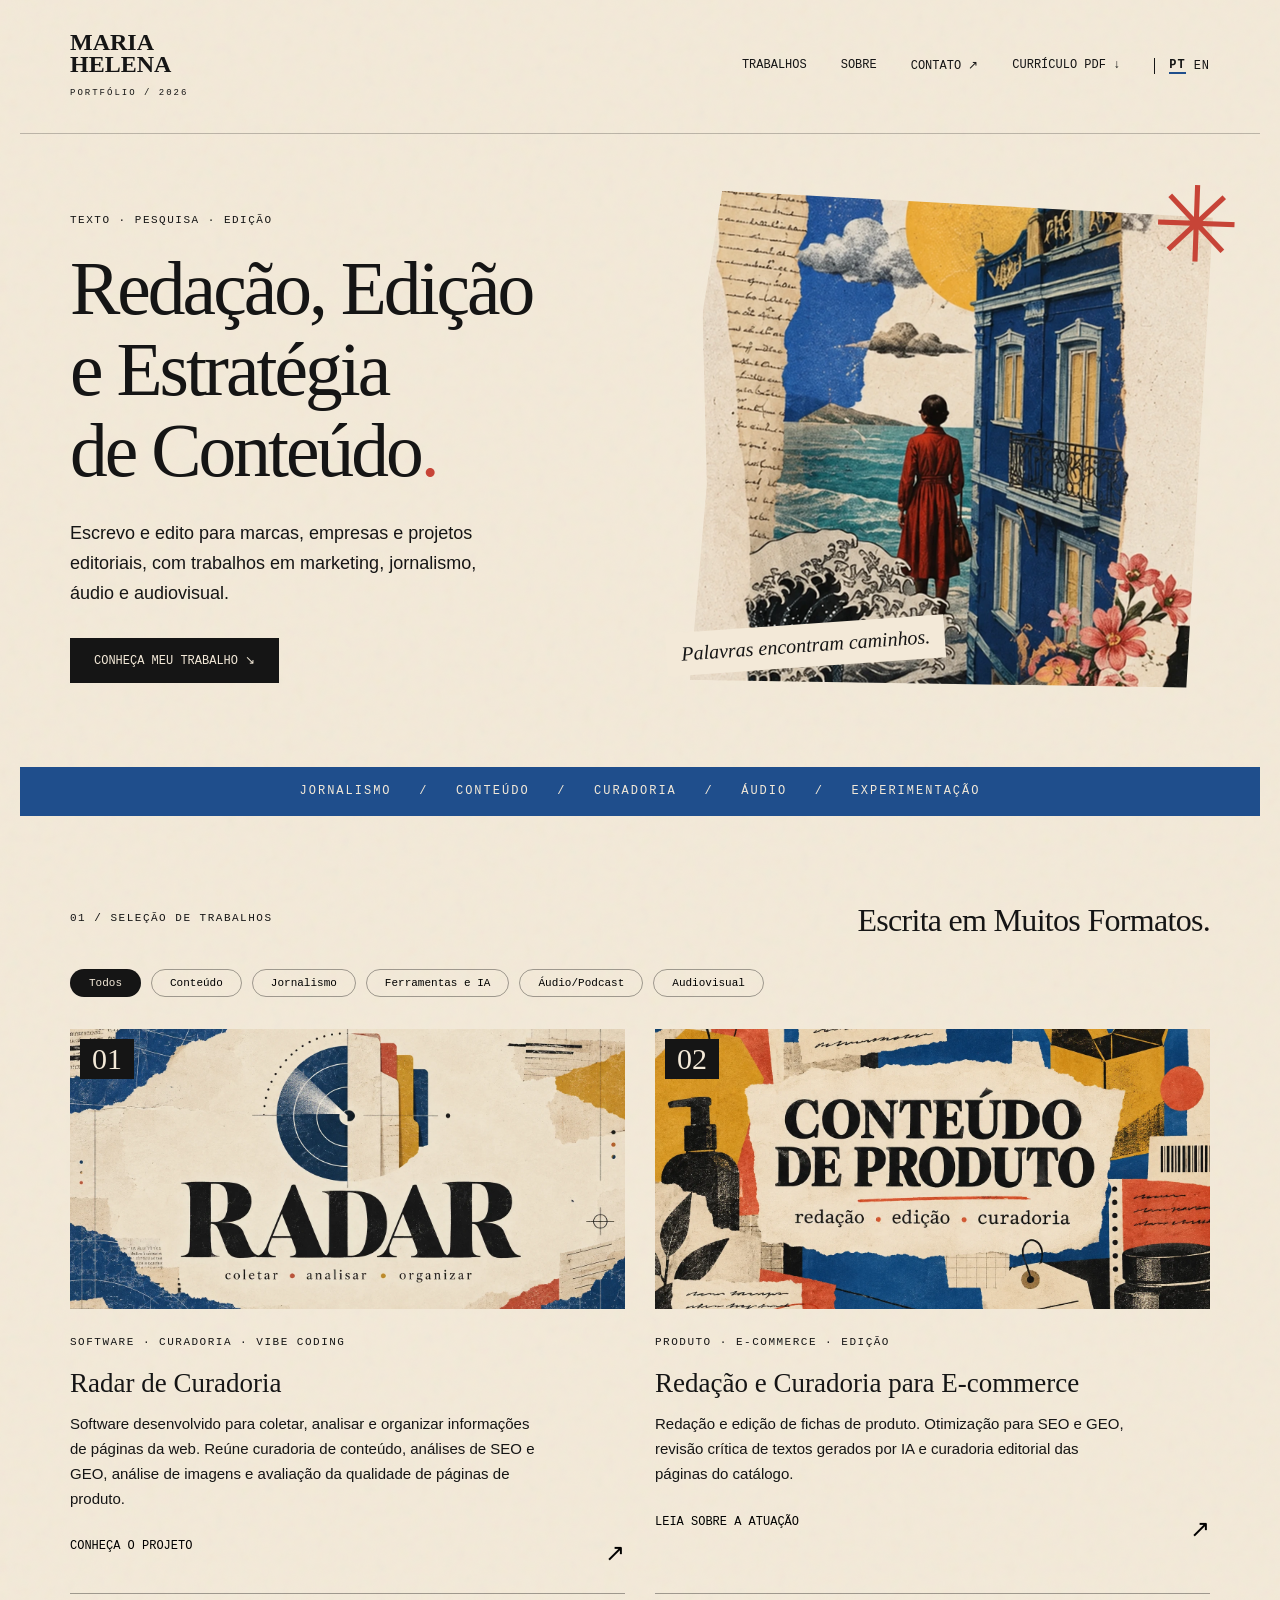
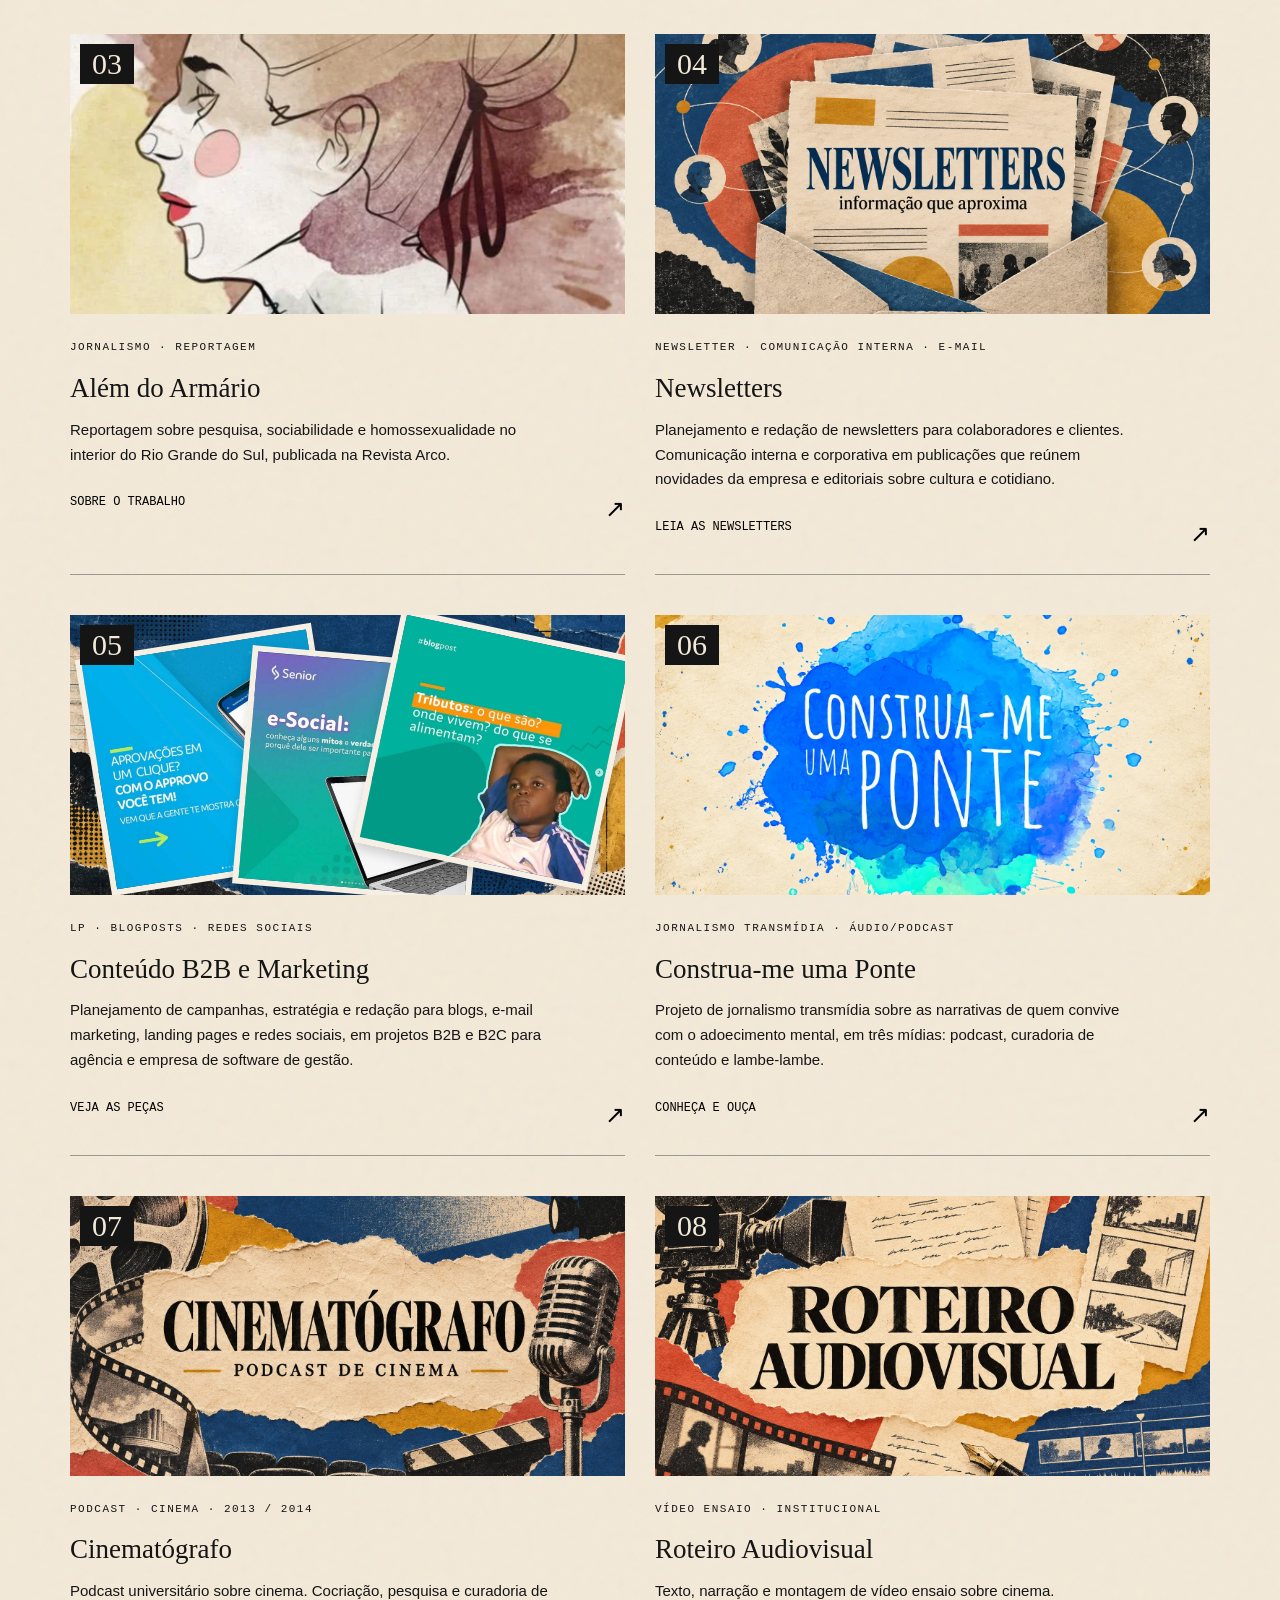
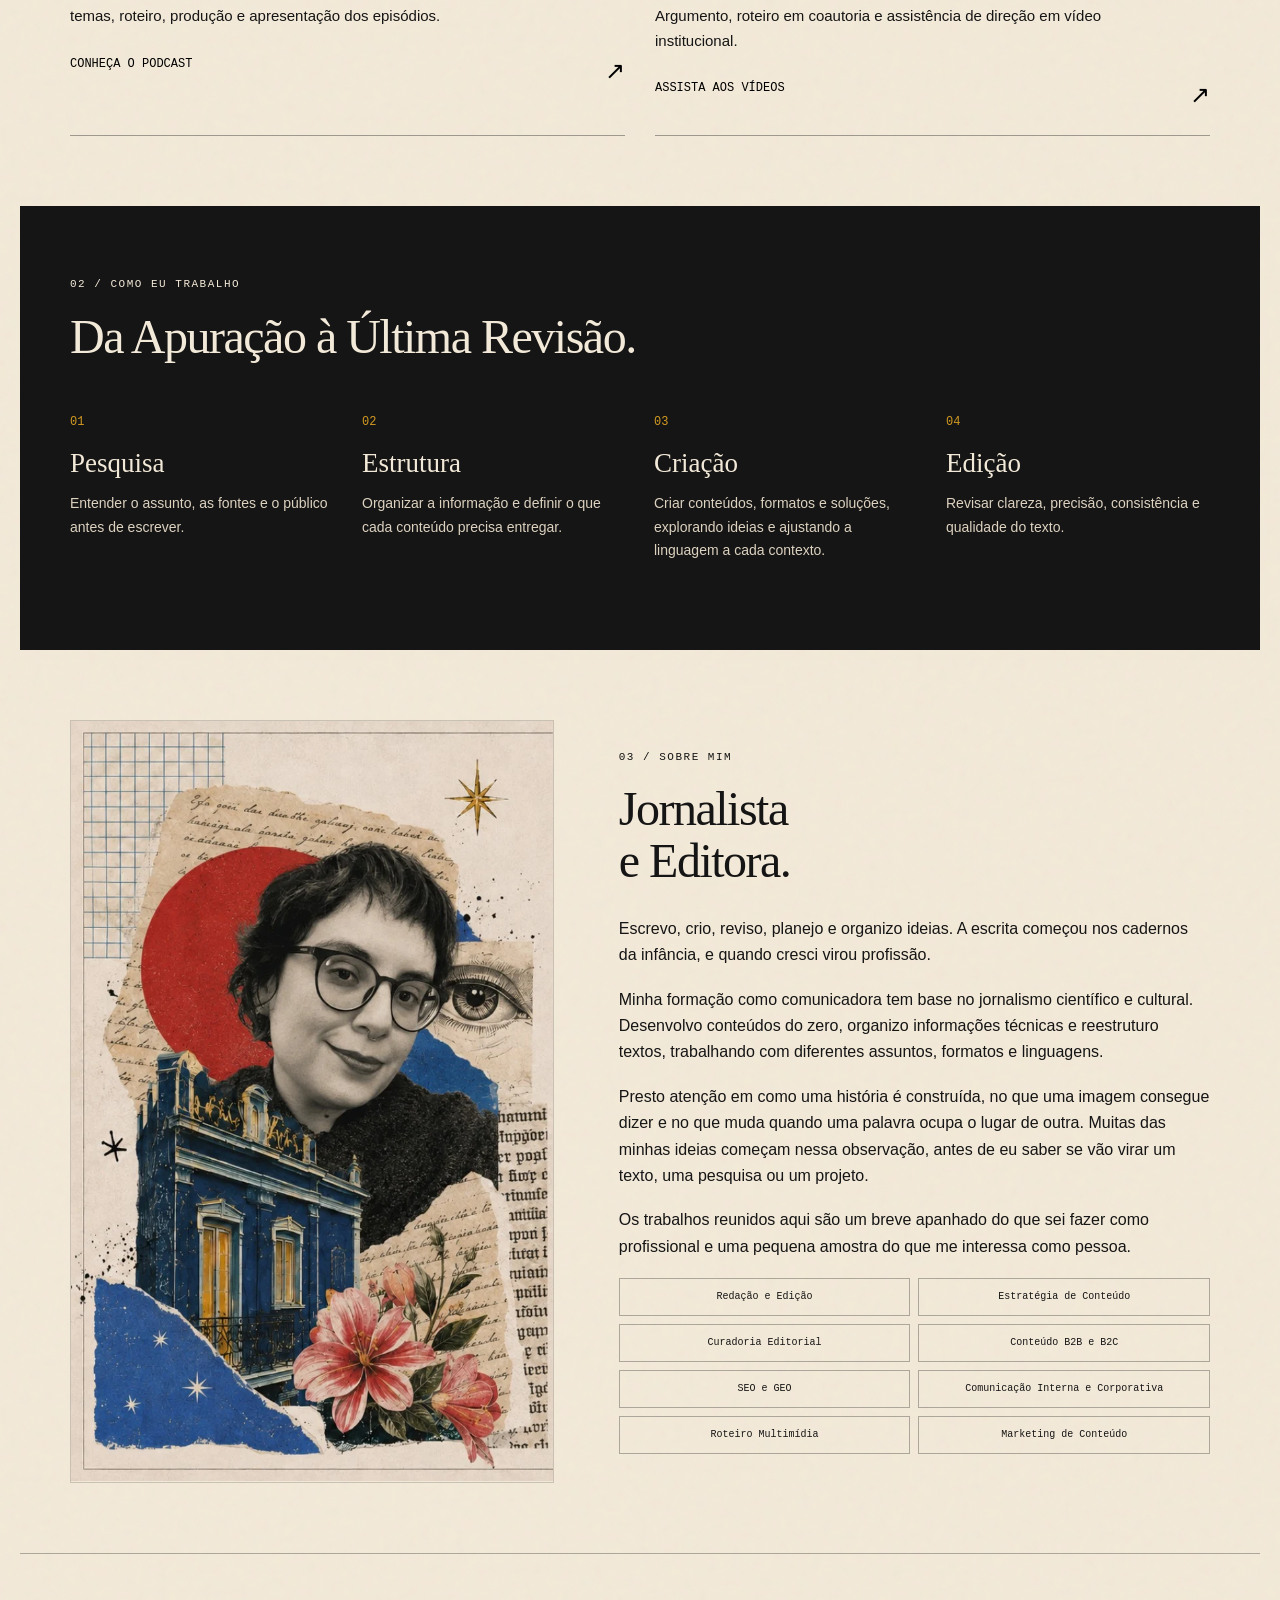
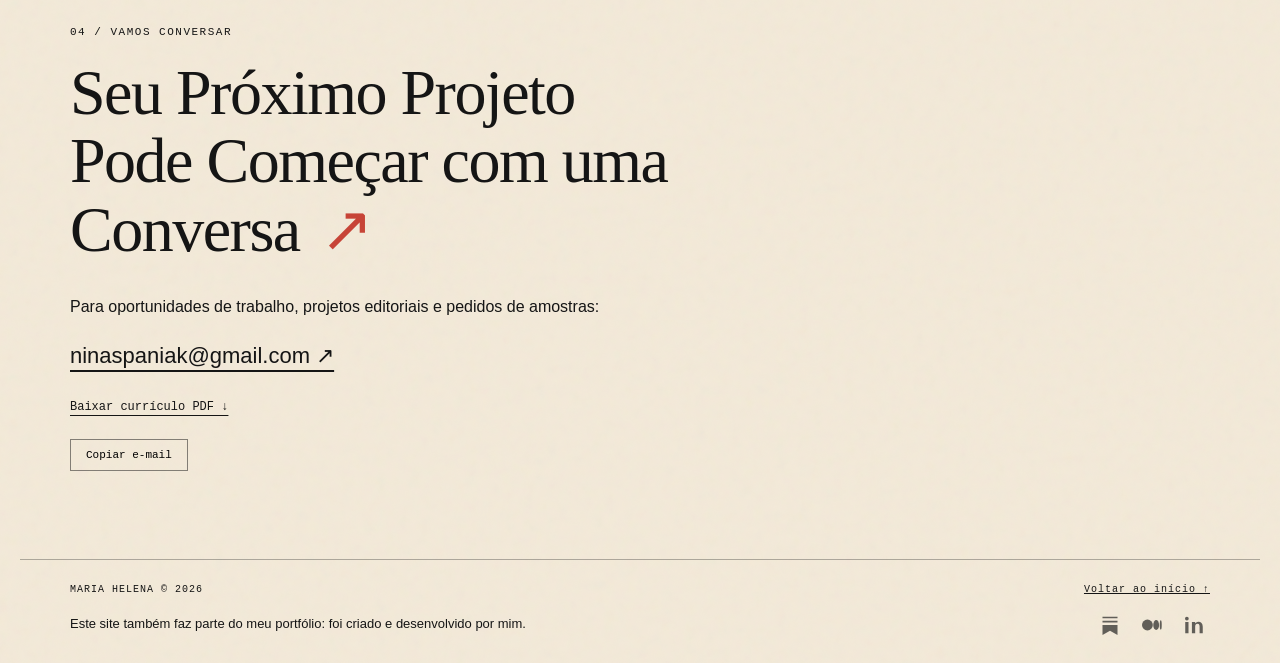
==== commit 96cd7930: "Update portfolio copy, titles and aligned skill tags" ====
--- a/index.html
+++ b/index.html
@@ -1,8 +1,8 @@
 <!doctype html>
-<html lang="pt-BR"><head><meta charset="utf-8"><meta name="viewport" content="width=device-width,initial-scale=1"><meta name="description" content="Maria Helena, redação, edição e estratégia de conteúdo. Jornalismo, e-commerce, newsletters, áudio e ferramentas com IA."><title>Maria Helena | Redação, edição e estratégia de conteúdo</title><link rel="stylesheet" href="style.css?v=20261116d"></head><body><a class="skip" href="#principal">Ir para conteúdo</a><header><a class="name" href="#">MARIA<br>HELENA<span>PORTFÓLIO / 2026</span></a><nav aria-label="Principal"><a href="#trabalhos">Trabalhos</a><a href="#sobre">Sobre</a><a href="#contato">Contato ↗</a><a href="assets/Maria_Helena_Curriculo_ATS.pdf?v=20261116" download>Currículo PDF ↓</a><span class="languages" aria-label="Idioma / Language"><a href="/" lang="pt-BR" aria-current="page">PT</a><a href="/en/" lang="en">EN</a></span></nav></header><main id="principal"><section class="hero"><div><p class="eyebrow">TEXTO · PESQUISA · EDIÇÃO</p><h1>Redação, edição<br>e estratégia<br>de conteúdo<span class="dot">.</span></h1><p class="intro">Escrevo e edito para marcas, empresas e projetos editoriais, com trabalhos em marketing, jornalismo, áudio e audiovisual.</p><a class="button" href="#trabalhos">Conheça meu trabalho ↘</a></div><figure class="collage"><img src="assets/colagem-v2.webp" alt="" width="366" height="456"><figcaption>Palavras encontram caminhos.</figcaption><span class="seal" aria-hidden="true">✳</span></figure></section><div class="ticker" aria-hidden="true">JORNALISMO   /   CONTEÚDO   /   CURADORIA   /   ÁUDIO   /   EXPERIMENTAÇÃO</div><section id="trabalhos"><div class="sectionhead"><p class="eyebrow">01 / SELEÇÃO DE TRABALHOS</p><h2>Escrita em muitos formatos.</h2></div><div class="filters" aria-label="Filtrar trabalhos"><button aria-pressed="true" data-filter="todos">Todos</button><button aria-pressed="false" data-filter="conteudo">Conteúdo</button><button aria-pressed="false" data-filter="jornalismo">Jornalismo</button><button aria-pressed="false" data-filter="ia">Ferramentas e IA</button><button aria-pressed="false" data-filter="audio">Áudio/Podcast</button><button aria-pressed="false" data-filter="audiovisual">Audiovisual</button></div><div class="projects">
-<article class="project radar" data-category="ia"><span class="number">01</span><a class="project-cover" data-open-case="radar" href="#radar" aria-label="Conhecer projeto: Radar de Curadoria"><div class="art radarbrand"><img src="assets/radar-identidade-v1.webp" alt="Identidade visual do Radar: símbolo de varredura com fichas de arquivo em uma colagem editorial azul e creme; coletar, analisar e organizar" width="1536" height="1024"></div></a><p class="eyebrow">SOFTWARE · CURADORIA · VIBE CODING</p><h3><a class="project-title" data-open-case="radar" href="#radar">Radar de Curadoria</a></h3><p>Software autoral para coletar, analisar e organizar informações da web. Concebi sua lógica, os critérios e quatro módulos conectados, com desenvolvimento por vibe coding e apoio de IA.</p><button class="case" data-case="radar">Conheça o projeto <span>↗</span></button></article>
-<article class="project product" data-category="conteudo ia"><span class="number">02</span><a class="project-cover" data-open-case="produto" href="#case-produto" aria-label="Conhecer projeto: Conteúdo de produto e qualidade editorial"><div class="art imagecover"><img src="assets/capa-produto-v1.webp" alt="Capa editorial em colagem: Conteúdo de produto; redação, edição e curadoria" width="1536" height="1024"></div></a><p class="eyebrow">PRODUTO · E-COMMERCE · EDIÇÃO</p><h3><a class="project-title" data-open-case="produto" href="#case-produto">Conteúdo de produto e qualidade editorial</a></h3><p>Redação e edição para e-commerce, otimização para SEO e GEO e revisão crítica de textos gerados por IA. Cuidado editorial nas descrições, nos benefícios e nos modos de uso de produtos.</p><button class="case" data-case="produto">Leia sobre a atuação <span>↗</span></button></article>
+<html lang="pt-BR"><head><meta charset="utf-8"><meta name="viewport" content="width=device-width,initial-scale=1"><meta name="description" content="Maria Helena, redação, edição e estratégia de conteúdo. Jornalismo, e-commerce, newsletters, áudio e ferramentas com IA."><title>Maria Helena | Redação, edição e estratégia de conteúdo</title><link rel="stylesheet" href="style.css?v=20261117-approved"></head><body><a class="skip" href="#principal">Ir para conteúdo</a><header><a class="name" href="#">MARIA<br>HELENA<span>PORTFÓLIO / 2026</span></a><nav aria-label="Principal"><a href="#trabalhos">Trabalhos</a><a href="#sobre">Sobre</a><a href="#contato">Contato ↗</a><a href="assets/Maria_Helena_Curriculo_ATS.pdf?v=20261116" download>Currículo PDF ↓</a><span class="languages" aria-label="Idioma / Language"><a href="/" lang="pt-BR" aria-current="page">PT</a><a href="/en/" lang="en">EN</a></span></nav></header><main id="principal"><section class="hero"><div><p class="eyebrow">TEXTO · PESQUISA · EDIÇÃO</p><h1>Redação, Edição<br>e Estratégia<br>de Conteúdo<span class="dot">.</span></h1><p class="intro">Escrevo e edito para marcas, empresas e projetos editoriais, com trabalhos em marketing, jornalismo, áudio e audiovisual.</p><a class="button" href="#trabalhos">Conheça meu trabalho ↘</a></div><figure class="collage"><img src="assets/colagem-v2.webp" alt="" width="366" height="456"><figcaption>Palavras encontram caminhos.</figcaption><span class="seal" aria-hidden="true">✳</span></figure></section><div class="ticker" aria-hidden="true">JORNALISMO   /   CONTEÚDO   /   CURADORIA   /   ÁUDIO   /   EXPERIMENTAÇÃO</div><section id="trabalhos"><div class="sectionhead"><p class="eyebrow">01 / SELEÇÃO DE TRABALHOS</p><h2>Escrita em Muitos Formatos.</h2></div><div class="filters" aria-label="Filtrar trabalhos"><button aria-pressed="true" data-filter="todos">Todos</button><button aria-pressed="false" data-filter="conteudo">Conteúdo</button><button aria-pressed="false" data-filter="jornalismo">Jornalismo</button><button aria-pressed="false" data-filter="ia">Ferramentas e IA</button><button aria-pressed="false" data-filter="audio">Áudio/Podcast</button><button aria-pressed="false" data-filter="audiovisual">Audiovisual</button></div><div class="projects">
+<article class="project radar" data-category="ia"><span class="number">01</span><a class="project-cover" data-open-case="radar" href="#radar" aria-label="Conhecer projeto: Radar de Curadoria"><div class="art radarbrand"><img src="assets/radar-identidade-v1.webp" alt="Identidade visual do Radar: símbolo de varredura com fichas de arquivo em uma colagem editorial azul e creme; coletar, analisar e organizar" width="1536" height="1024"></div></a><p class="eyebrow">SOFTWARE · CURADORIA · VIBE CODING</p><h3><a class="project-title" data-open-case="radar" href="#radar">Radar de Curadoria</a></h3><p>Software desenvolvido para coletar, analisar e organizar informações de páginas da web. Reúne curadoria de conteúdo, análises de SEO e GEO, análise de imagens e avaliação da qualidade de páginas de produto.</p><button class="case" data-case="radar">Conheça o projeto <span>↗</span></button></article>
+<article class="project product" data-category="conteudo ia"><span class="number">02</span><a class="project-cover" data-open-case="produto" href="#case-produto" aria-label="Conhecer projeto: Redação e Curadoria para E-commerce"><div class="art imagecover"><img src="assets/capa-produto-v1.webp" alt="Capa editorial em colagem: Conteúdo de produto; redação, edição e curadoria" width="1536" height="1024"></div></a><p class="eyebrow">PRODUTO · E-COMMERCE · EDIÇÃO</p><h3><a class="project-title" data-open-case="produto" href="#case-produto">Redação e Curadoria para E-commerce</a></h3><p>Redação e edição de fichas de produto. Otimização para SEO e GEO, revisão crítica de textos gerados por IA e curadoria editorial das páginas do catálogo.</p><button class="case" data-case="produto">Leia sobre a atuação <span>↗</span></button></article>
 <article class="project journalism" data-category="jornalismo"><span class="number">03</span><a class="project-cover" data-open-case="reportagem" href="#case-reportagem" aria-label="Conhecer projeto: Além do Armário"><div class="art journalismart"><img src="assets/ilustracao-alem-do-armario.webp" alt="Ilustração em aquarela da reportagem Além do Armário" width="528" height="627"></div></a><p class="eyebrow">JORNALISMO · REPORTAGEM</p><h3><a class="project-title" data-open-case="reportagem" href="#case-reportagem">Além do Armário</a></h3><p>Reportagem sobre pesquisa, sociabilidade e homossexualidade no interior do Rio Grande do Sul, publicada na Revista Arco.</p><button class="case" data-case="reportagem">Sobre o trabalho <span>↗</span></button></article>
-<article class="project newsletter" data-category="conteudo"><span class="number">04</span><a class="project-cover" data-open-case="newsletter" href="#case-newsletter" aria-label="Conhecer projeto: Newsletters editoriais"><div class="art imagecover"><img src="assets/capa-newsletters-v1.webp" alt="Capa editorial em colagem de cartas e conexões entre pessoas: Newsletters, informação que aproxima" width="1536" height="1024"></div></a><p class="eyebrow">NEWSLETTER · COMUNICAÇÃO INTERNA · E-MAIL</p><h3><a class="project-title" data-open-case="newsletter" href="#case-newsletter">Newsletters editoriais</a></h3><p>Uma ideia minha para dar visibilidade à documentação técnica, que se tornou um espaço de comunicação e proximidade durante a pandemia.</p><button class="case" data-case="newsletter">Leia as newsletters <span>↗</span></button></article>
-<article class="project b2b" data-category="conteudo"><span class="number">05</span><a class="project-cover" data-open-case="b2b" href="#case-b2b" aria-label="Conhecer projeto: Conteúdo B2B e marketing"><div class="art postcollage" aria-label="Colagem de peças de redes sociais"><img class="postpiece postone" src="assets/post-0.jpg" alt="Post sobre o Approvo"><img class="postpiece posttwo" src="assets/post-1.jpg" alt="Post sobre mitos e verdades do eSocial"><img class="postpiece postthree" src="assets/post-2.jpg" alt="Post sobre tributos"></div></a><p class="eyebrow">LP · BLOGPOSTS · REDES SOCIAIS</p><h3><a class="project-title" data-open-case="b2b" href="#case-b2b">Conteúdo B2B e marketing</a></h3><p>Planejamento de campanhas, estratégia e redação para blogs, e-mail marketing, landing pages e redes sociais, em projetos B2B e B2C para agência e empresa de software de gestão.</p><button class="case" data-case="b2b">Veja as peças <span>↗</span></button></article>
-<article class="project audio" data-category="audio jornalismo"><span class="number">06</span><a class="project-cover" data-open-case="audio" href="#case-audio" aria-label="Conhecer projeto: Construa-me uma Ponte"><div class="art audioart"><img src="assets/construa-me-uma-ponte-retangular-v3.webp" alt="Identidade visual original do podcast Construa-me Uma Ponte: aquarela azul e turquesa com letras brancas" width="1080" height="1080"></div></a><p class="eyebrow">JORNALISMO TRANSMÍDIA · ÁUDIO/PODCAST</p><h3><a class="project-title" data-open-case="audio" href="#case-audio">Construa-me uma Ponte</a></h3><p>Projeto de jornalismo transmídia sobre as narrativas de quem convive com o adoecimento mental, em três mídias: podcast, curadoria de conteúdo e lambe-lambe.</p><button class="case" data-case="audio">Conheça e ouça <span>↗</span></button></article><article class="project cinematografo" data-category="audio jornalismo"><span class="number">07</span><a class="project-cover" data-open-case="cinematografo" href="#case-cinematografo" aria-label="Conhecer projeto: Cinematógrafo"><div class="art imagecover"><img src="assets/capa-cinematografo-v2.webp" alt="Cinematógrafo: colagem editorial com película, projetor e microfone" width="1536" height="1024"></div></a><p class="eyebrow">PODCAST · CINEMA · 2013 / 2014</p><h3><a class="project-title" data-open-case="cinematografo" href="#case-cinematografo">Cinematógrafo</a></h3><p>Podcast universitário de cinema que cocriei e produzi entre 2013 e 2014, com pesquisa, curadoria de temas, roteiro e apresentação. Minha primeira experiência com o formato.</p><button class="case" data-case="cinematografo">Conheça o podcast <span>↗</span></button></article><article class="project facos" data-category="audiovisual"><span class="number">08</span><a class="project-cover" data-open-case="facos" href="#case-facos" aria-label="Conhecer projeto: Roteiro audiovisual"><div class="art imagecover"><img src="assets/capa-roteiro-audiovisual-v1.webp" alt="Colagem editorial de roteiro audiovisual com câmera, páginas de roteiro, storyboard e película" width="1536" height="1024"></div></a><p class="eyebrow">VÍDEO ENSAIO · INSTITUCIONAL</p><h3><a class="project-title" data-open-case="facos" href="#case-facos">Roteiro audiovisual</a></h3><p>Um vídeo ensaio sobre No Portal da Eternidade e o institucional da FACOS / UFSM. Dois trabalhos de escrita audiovisual, entre a reflexão sobre cinema e a comunicação institucional.</p><button class="case" data-case="facos">Assista aos vídeos <span>↗</span></button></article></div></section><section class="method"><p class="eyebrow">02 / COMO EU TRABALHO</p><h2>Da apuração à última revisão.</h2><div class="steps"><div><span>01</span><h3>Pesquisa</h3><p>Entender o assunto, as fontes e o público antes de escrever.</p></div><div><span>02</span><h3>Estrutura</h3><p>Organizar a informação e definir o que cada conteúdo precisa entregar.</p></div><div><span>03</span><h3>Criação</h3><p>Criar conteúdos, formatos e soluções, explorando ideias e ajustando a linguagem a cada contexto.</p></div><div><span>04</span><h3>Edição</h3><p>Revisar clareza, precisão, consistência e qualidade do texto.</p></div></div></section><section id="sobre" class="about"><div class="aboutportrait"><img src="assets/sobre-nina-colagem.webp" alt="Foto de Maria Helena em uma colagem editorial com papéis, arquitetura e flores"></div><div><p class="eyebrow">03 / SOBRE MIM</p><h2>Jornalista<br>e editora.</h2><p>Escrevo, crio, reviso, planejo e organizo ideias para transformar informações em conteúdos claros, relevantes e acessíveis. Sou jornalista e tenho experiência em redação, edição e estratégia de conteúdo para marcas, empresas de tecnologia e e-commerce. Meu trabalho combina pesquisa, criatividade e análise, passando por comunicação B2B e B2C, SEO, comunicação corporativa, reportagens e roteiros para rádio, podcasts e audiovisual.</p><p>A base da minha formação enquanto comunicadora está no jornalismo científico e cultural, na Revista Arco e na Rádio Universidade da UFSM. O cinema também faz parte desse trabalho, com o podcast universitário Cinematógrafo, que cocriei em 2013, e a escrita de roteiros audiovisuais. Essas experiências se somam ao trabalho com marketing, comunicação interna e documentação técnica e aos cinco anos de redação e edição na Beleza na Web, do Grupo Boticário, entre agosto de 2021 e novembro de 2026.</p><p>Sou formada em Jornalismo pela UFSM e especialista em Literatura Brasileira pela UFRGS. Entre meus projetos autorais estão o Construa-me uma Ponte, de jornalismo transmídia, e o Radar de Curadoria, software que concebi e desenvolvi com apoio de IA e vibe coding.</p><div class="tags"><span>Redação e edição</span><span>B2B e B2C</span><span>SEO e GEO</span><span>Comunicação interna</span><span>Áudio e audiovisual</span><span>Vibe coding</span></div></div></section><section id="contato" class="contact"><p class="eyebrow">04 / VAMOS CONVERSAR</p><h2>Seu próximo projeto<br>pode começar com uma conversa<span>↗</span></h2><p>Para oportunidades de trabalho, projetos editoriais e pedidos de amostras:</p><a href="mailto:ninaspaniak@gmail.com">ninaspaniak@gmail.com ↗</a><div class="contactlinks"><a href="https://www.linkedin.com/in/ninahelenamaria/" target="_blank" rel="noopener noreferrer">LinkedIn ↗</a><a href="assets/Maria_Helena_Curriculo_ATS.pdf?v=20261116" download>Baixar currículo PDF ↓</a></div><button id="copy" type="button">Copiar e-mail</button><p id="copy-status" role="status"></p></section></main><footer><span>MARIA HELENA © 2026</span><a href="#">Voltar ao início ↑</a><p class="site-credit">Este site também faz parte do meu portfólio: foi criado e desenvolvido por mim.</p></footer><dialog id="case-dialog" aria-labelledby="dialog-title"><button class="close" aria-label="Fechar estudo de caso">✕</button><p class="eyebrow" id="dialog-label"></p><h2 id="dialog-title"></h2><div id="dialog-body"></div><a class="button" href="mailto:ninaspaniak@gmail.com?subject=Portf%C3%B3lio">Conversar sobre um projeto ↗</a></dialog><script src="app.js?v=20261116b"></script><script src="radar-case.js?v=20261116b"></script></body></html>
+<article class="project newsletter" data-category="conteudo"><span class="number">04</span><a class="project-cover" data-open-case="newsletter" href="#case-newsletter" aria-label="Conhecer projeto: Newsletters"><div class="art imagecover"><img src="assets/capa-newsletters-v1.webp" alt="Capa editorial em colagem de cartas e conexões entre pessoas: Newsletters, informação que aproxima" width="1536" height="1024"></div></a><p class="eyebrow">NEWSLETTER · COMUNICAÇÃO INTERNA · E-MAIL</p><h3><a class="project-title" data-open-case="newsletter" href="#case-newsletter">Newsletters</a></h3><p>Planejamento e redação de newsletters para colaboradores e clientes. Comunicação interna e corporativa em publicações que reúnem novidades da empresa e editoriais sobre cultura e cotidiano.</p><button class="case" data-case="newsletter">Leia as newsletters <span>↗</span></button></article>
+<article class="project b2b" data-category="conteudo"><span class="number">05</span><a class="project-cover" data-open-case="b2b" href="#case-b2b" aria-label="Conhecer projeto: Conteúdo B2B e marketing"><div class="art postcollage" aria-label="Colagem de peças de redes sociais"><img class="postpiece postone" src="assets/post-0.jpg" alt="Post sobre o Approvo"><img class="postpiece posttwo" src="assets/post-1.jpg" alt="Post sobre mitos e verdades do eSocial"><img class="postpiece postthree" src="assets/post-2.jpg" alt="Post sobre tributos"></div></a><p class="eyebrow">LP · BLOGPOSTS · REDES SOCIAIS</p><h3><a class="project-title" data-open-case="b2b" href="#case-b2b">Conteúdo B2B e Marketing</a></h3><p>Planejamento de campanhas, estratégia e redação para blogs, e-mail marketing, landing pages e redes sociais, em projetos B2B e B2C para agência e empresa de software de gestão.</p><button class="case" data-case="b2b">Veja as peças <span>↗</span></button></article>
+<article class="project audio" data-category="audio jornalismo"><span class="number">06</span><a class="project-cover" data-open-case="audio" href="#case-audio" aria-label="Conhecer projeto: Construa-me uma Ponte"><div class="art audioart"><img src="assets/construa-me-uma-ponte-retangular-v3.webp" alt="Identidade visual original do podcast Construa-me Uma Ponte: aquarela azul e turquesa com letras brancas" width="1080" height="1080"></div></a><p class="eyebrow">JORNALISMO TRANSMÍDIA · ÁUDIO/PODCAST</p><h3><a class="project-title" data-open-case="audio" href="#case-audio">Construa-me uma Ponte</a></h3><p>Projeto de jornalismo transmídia sobre as narrativas de quem convive com o adoecimento mental, em três mídias: podcast, curadoria de conteúdo e lambe-lambe.</p><button class="case" data-case="audio">Conheça e ouça <span>↗</span></button></article><article class="project cinematografo" data-category="audio jornalismo"><span class="number">07</span><a class="project-cover" data-open-case="cinematografo" href="#case-cinematografo" aria-label="Conhecer projeto: Cinematógrafo"><div class="art imagecover"><img src="assets/capa-cinematografo-v2.webp" alt="Cinematógrafo: colagem editorial com película, projetor e microfone" width="1536" height="1024"></div></a><p class="eyebrow">PODCAST · CINEMA · 2013 / 2014</p><h3><a class="project-title" data-open-case="cinematografo" href="#case-cinematografo">Cinematógrafo</a></h3><p>Podcast universitário sobre cinema. Cocriação, pesquisa e curadoria de temas, roteiro, produção e apresentação dos episódios.</p><button class="case" data-case="cinematografo">Conheça o podcast <span>↗</span></button></article><article class="project facos" data-category="audiovisual"><span class="number">08</span><a class="project-cover" data-open-case="facos" href="#case-facos" aria-label="Conhecer projeto: Roteiro Audiovisual"><div class="art imagecover"><img src="assets/capa-roteiro-audiovisual-v1.webp" alt="Colagem editorial de roteiro audiovisual com câmera, páginas de roteiro, storyboard e película" width="1536" height="1024"></div></a><p class="eyebrow">VÍDEO ENSAIO · INSTITUCIONAL</p><h3><a class="project-title" data-open-case="facos" href="#case-facos">Roteiro Audiovisual</a></h3><p>Texto, narração e montagem de vídeo ensaio sobre cinema. Argumento, roteiro em coautoria e assistência de direção em vídeo institucional.</p><button class="case" data-case="facos">Assista aos vídeos <span>↗</span></button></article></div></section><section class="method"><p class="eyebrow">02 / COMO EU TRABALHO</p><h2>Da Apuração à Última Revisão.</h2><div class="steps"><div><span>01</span><h3>Pesquisa</h3><p>Entender o assunto, as fontes e o público antes de escrever.</p></div><div><span>02</span><h3>Estrutura</h3><p>Organizar a informação e definir o que cada conteúdo precisa entregar.</p></div><div><span>03</span><h3>Criação</h3><p>Criar conteúdos, formatos e soluções, explorando ideias e ajustando a linguagem a cada contexto.</p></div><div><span>04</span><h3>Edição</h3><p>Revisar clareza, precisão, consistência e qualidade do texto.</p></div></div></section><section id="sobre" class="about"><div class="aboutportrait"><img src="assets/sobre-nina-colagem.webp" alt="Foto de Maria Helena em uma colagem editorial com papéis, arquitetura e flores"></div><div><p class="eyebrow">03 / SOBRE MIM</p><h2>Jornalista<br>e Editora.</h2><p>Escrevo, crio, reviso, planejo e organizo ideias. A escrita começou nos cadernos da infância, e quando cresci virou profissão.</p><p>Minha formação como comunicadora tem base no jornalismo científico e cultural. Desenvolvo conteúdos do zero, organizo informações técnicas e reestruturo textos, trabalhando com diferentes assuntos, formatos e linguagens.</p><p>Presto atenção em como uma história é construída, no que uma imagem consegue dizer e no que muda quando uma palavra ocupa o lugar de outra. Muitas das minhas ideias começam nessa observação, antes de eu saber se vão virar um texto, uma pesquisa ou um projeto.</p><p>Os trabalhos reunidos aqui são um breve apanhado do que sei fazer como profissional e uma pequena amostra do que me interessa como pessoa.</p><div class="tags about-tags" aria-label="Áreas de atuação"><span>Redação e Edição</span><span>Estratégia de Conteúdo</span><span>Curadoria Editorial</span><span>Conteúdo B2B e B2C</span><span>SEO e GEO</span><span>Comunicação Interna e Corporativa</span><span>Roteiro Multimídia</span><span>Marketing de Conteúdo</span></div></div></section><section id="contato" class="contact"><p class="eyebrow">04 / VAMOS CONVERSAR</p><h2>Seu Próximo Projeto<br>Pode Começar com uma Conversa<span>↗</span></h2><p>Para oportunidades de trabalho, projetos editoriais e pedidos de amostras:</p><a href="mailto:ninaspaniak@gmail.com">ninaspaniak@gmail.com ↗</a><div class="contactlinks"><a href="assets/Maria_Helena_Curriculo_ATS.pdf?v=20261116" download>Baixar currículo PDF ↓</a></div><button id="copy" type="button">Copiar e-mail</button><p id="copy-status" role="status"></p></section></main><footer><span>MARIA HELENA © 2026</span><a href="#">Voltar ao início ↑</a><div class="footer-bottom"><p class="site-credit">Este site também faz parte do meu portfólio: foi criado e desenvolvido por mim.</p><nav class="footer-socials" aria-label="Publicações e redes"><a href="https://zafimeira.substack.com/" target="_blank" rel="noopener noreferrer" aria-label="Substack (abre em nova aba)" title="Substack"><svg xmlns="http://www.w3.org/2000/svg" viewbox="0 0 24 24" width="20" height="20" fill="currentColor" aria-hidden="true" focusable="false"><path d="M3 2h18v2H3zm0 5h18v2H3zm0 5h18v12l-9-5.2L3 24z"></path></svg></a><a href="https://medium.com/@zafimeira" target="_blank" rel="noopener noreferrer" aria-label="Medium (abre em nova aba)" title="Medium"><svg xmlns="http://www.w3.org/2000/svg" viewbox="0 0 24 24" width="20" height="20" fill="currentColor" aria-hidden="true" focusable="false"><circle cx="6.5" cy="12" r="6.5"></circle><ellipse cx="17" cy="12" rx="3.5" ry="6.1"></ellipse><ellipse cx="22.5" cy="12" rx="1.2" ry="5.6"></ellipse></svg></a><a href="https://www.linkedin.com/in/ninahelenamaria/" target="_blank" rel="noopener noreferrer" aria-label="LinkedIn (abre em nova aba)" title="LinkedIn"><svg xmlns="http://www.w3.org/2000/svg" viewbox="0 0 24 24" width="20" height="20" fill="currentColor" aria-hidden="true" focusable="false"><path d="M5.4 8.3H1.5V22h3.9zM3.45 2a2.25 2.25 0 1 0 0 4.5 2.25 2.25 0 0 0 0-4.5zM22.5 14.15c0-4.12-2.2-6.05-5.12-6.05-2.35 0-3.4 1.3-3.98 2.2v-2H9.5V22h3.9v-7.6c0-2 .38-3.94 2.86-3.94 2.44 0 2.47 2.3 2.47 4.07V22h3.77z"></path></svg></a></nav></div></footer><dialog id="case-dialog" aria-labelledby="dialog-title"><button class="close" aria-label="Fechar estudo de caso">✕</button><p class="eyebrow" id="dialog-label"></p><h2 id="dialog-title"></h2><div id="dialog-body"></div><a class="button" href="mailto:ninaspaniak@gmail.com?subject=Portf%C3%B3lio">Conversar sobre um projeto ↗</a></dialog><script src="app.js?v=20261117-approved"></script><script src="radar-case.js?v=20261117-approved"></script></body></html>
--- a/style.css
+++ b/style.css
@@ -31,3 +31,9 @@
 
 /* Film essay leads the audiovisual selection; the institutional piece follows. */
 .audiovisual-cover{padding:0;background:var(--blue);isolation:isolate}.audiovisual-cover img{display:block;width:100%;height:100%;object-fit:cover}.video-cover-label{position:absolute;bottom:24px;left:24px;right:24px;max-width:max-content;background:var(--cream);color:var(--ink);padding:12px 18px;font:30px/1.15 Georgia,serif;transform:rotate(-2deg);box-shadow:3px 4px 0 #15151530}.video-feature>.piece-link{align-items:flex-start}.video-feature>h3{font-size:30px!important;line-height:1.2}.video-secondary{margin-top:42px;padding:26px;background:#1f4e8c09;border-top:2px solid var(--blue)}.video-secondary .video-frame{max-width:560px;margin-left:auto;margin-right:auto}.video-secondary>h3{margin-top:12px!important}@media(max-width:750px){.video-cover-label{font-size:25px;bottom:18px;left:18px;right:18px}.video-secondary{padding:20px 16px}.video-feature>h3{font-size:26px!important}}
+
+/* Quiet publication and social links in the footer. */
+.footer-bottom{display:flex;align-items:center;justify-content:space-between;gap:24px;flex-basis:100%}.footer-bottom .site-credit{flex:1;margin:0}.footer-socials{display:flex;align-items:center;gap:10px;flex-shrink:0;max-width:none}.footer-socials a{display:inline-flex;align-items:center;justify-content:center;width:32px;height:32px;padding:6px;color:var(--ink);opacity:.65;text-decoration:none;transition:color .15s,opacity .15s}.footer-socials a:hover,.footer-socials a:focus-visible{color:var(--blue);opacity:1}.footer-socials svg{display:block;width:20px;height:20px}@media(max-width:750px){.footer-bottom{align-items:flex-start;flex-direction:column;gap:12px}.footer-socials{justify-content:flex-start;gap:12px}.footer-socials a:first-child{margin-left:-6px}}@media(prefers-reduced-motion:reduce){.footer-socials a{transition:none}}
+
+/* Compact work heading and a balanced eight-item skills grid. */
+#trabalhos .sectionhead h2{font-size:32px;line-height:1.15;letter-spacing:-.7px}.about-tags{display:grid;grid-template-columns:repeat(2,minmax(0,1fr));gap:8px}.about-tags span{display:flex;align-items:center;justify-content:center;min-width:0;min-height:38px;text-align:center;line-height:1.4;padding:8px 10px;white-space:normal;overflow-wrap:break-word}@media(max-width:750px){#trabalhos .sectionhead h2{font-size:28px}.about-tags span{min-height:40px}}
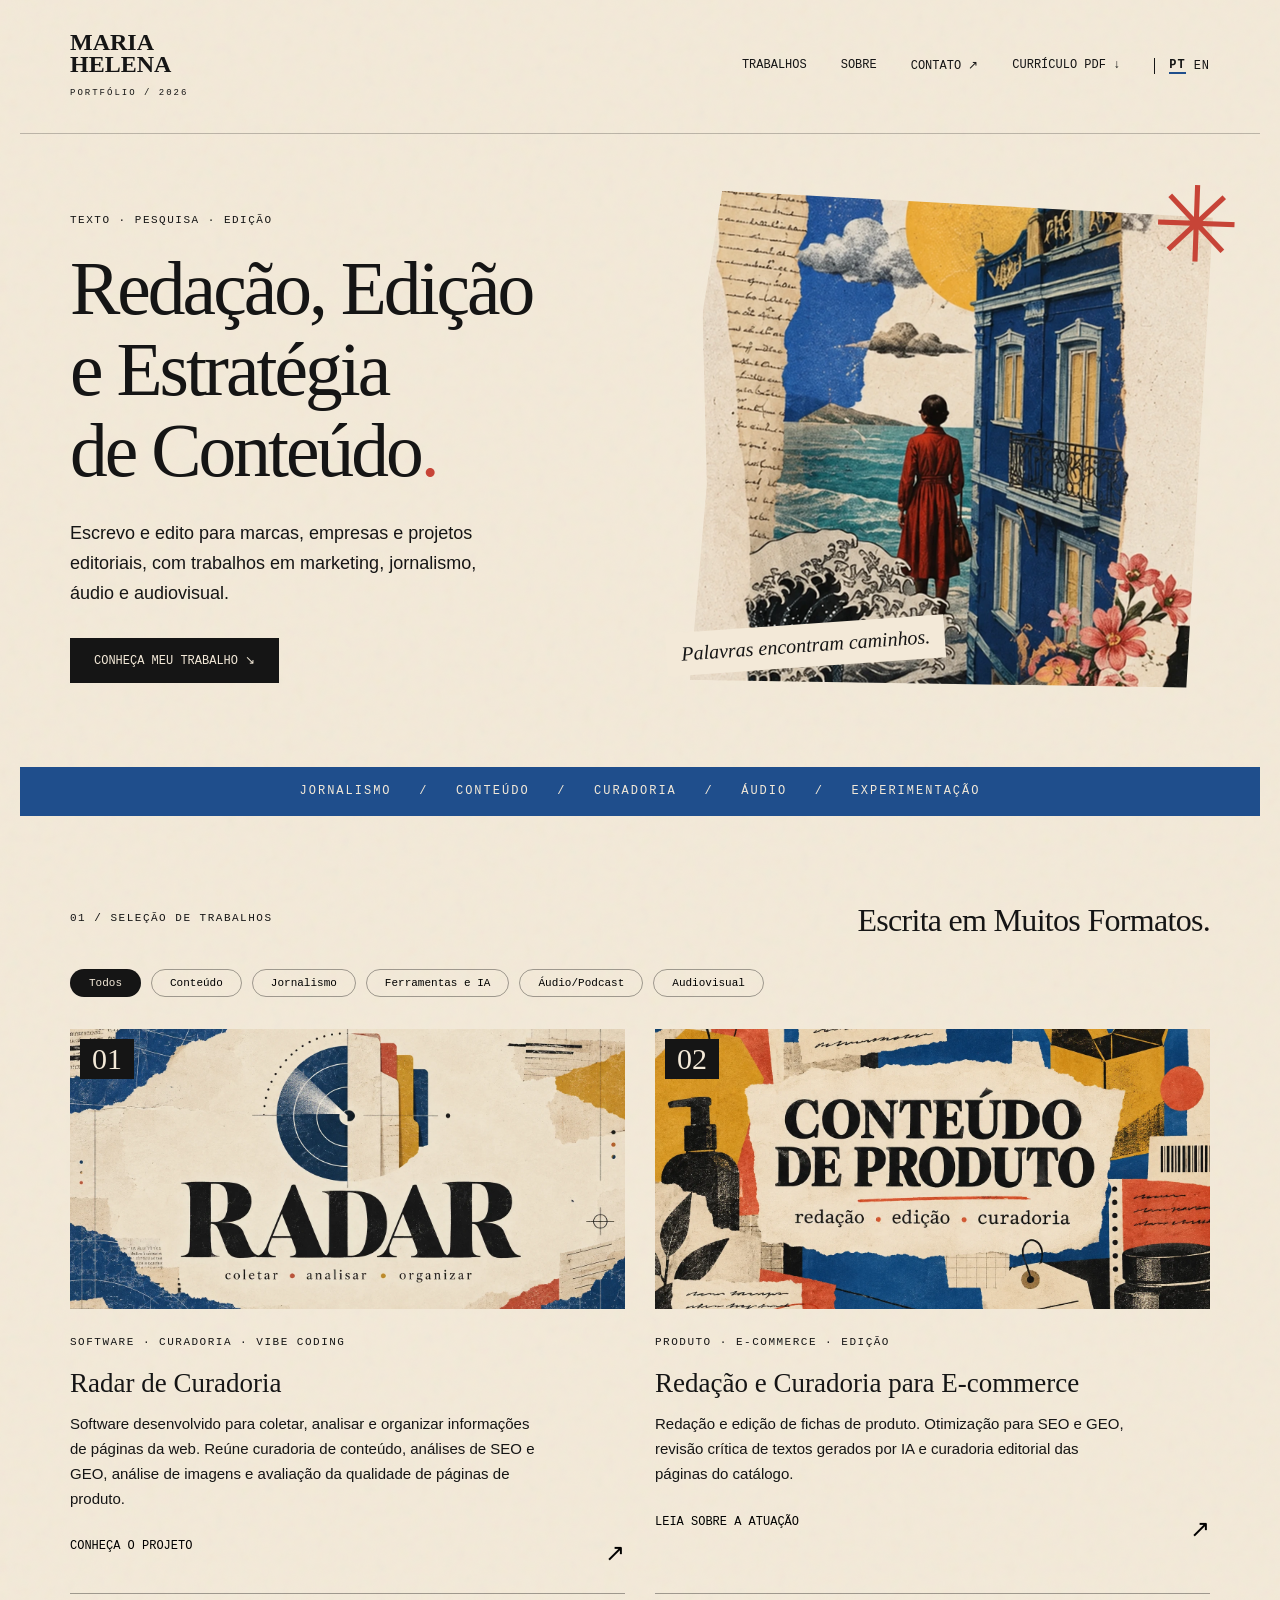
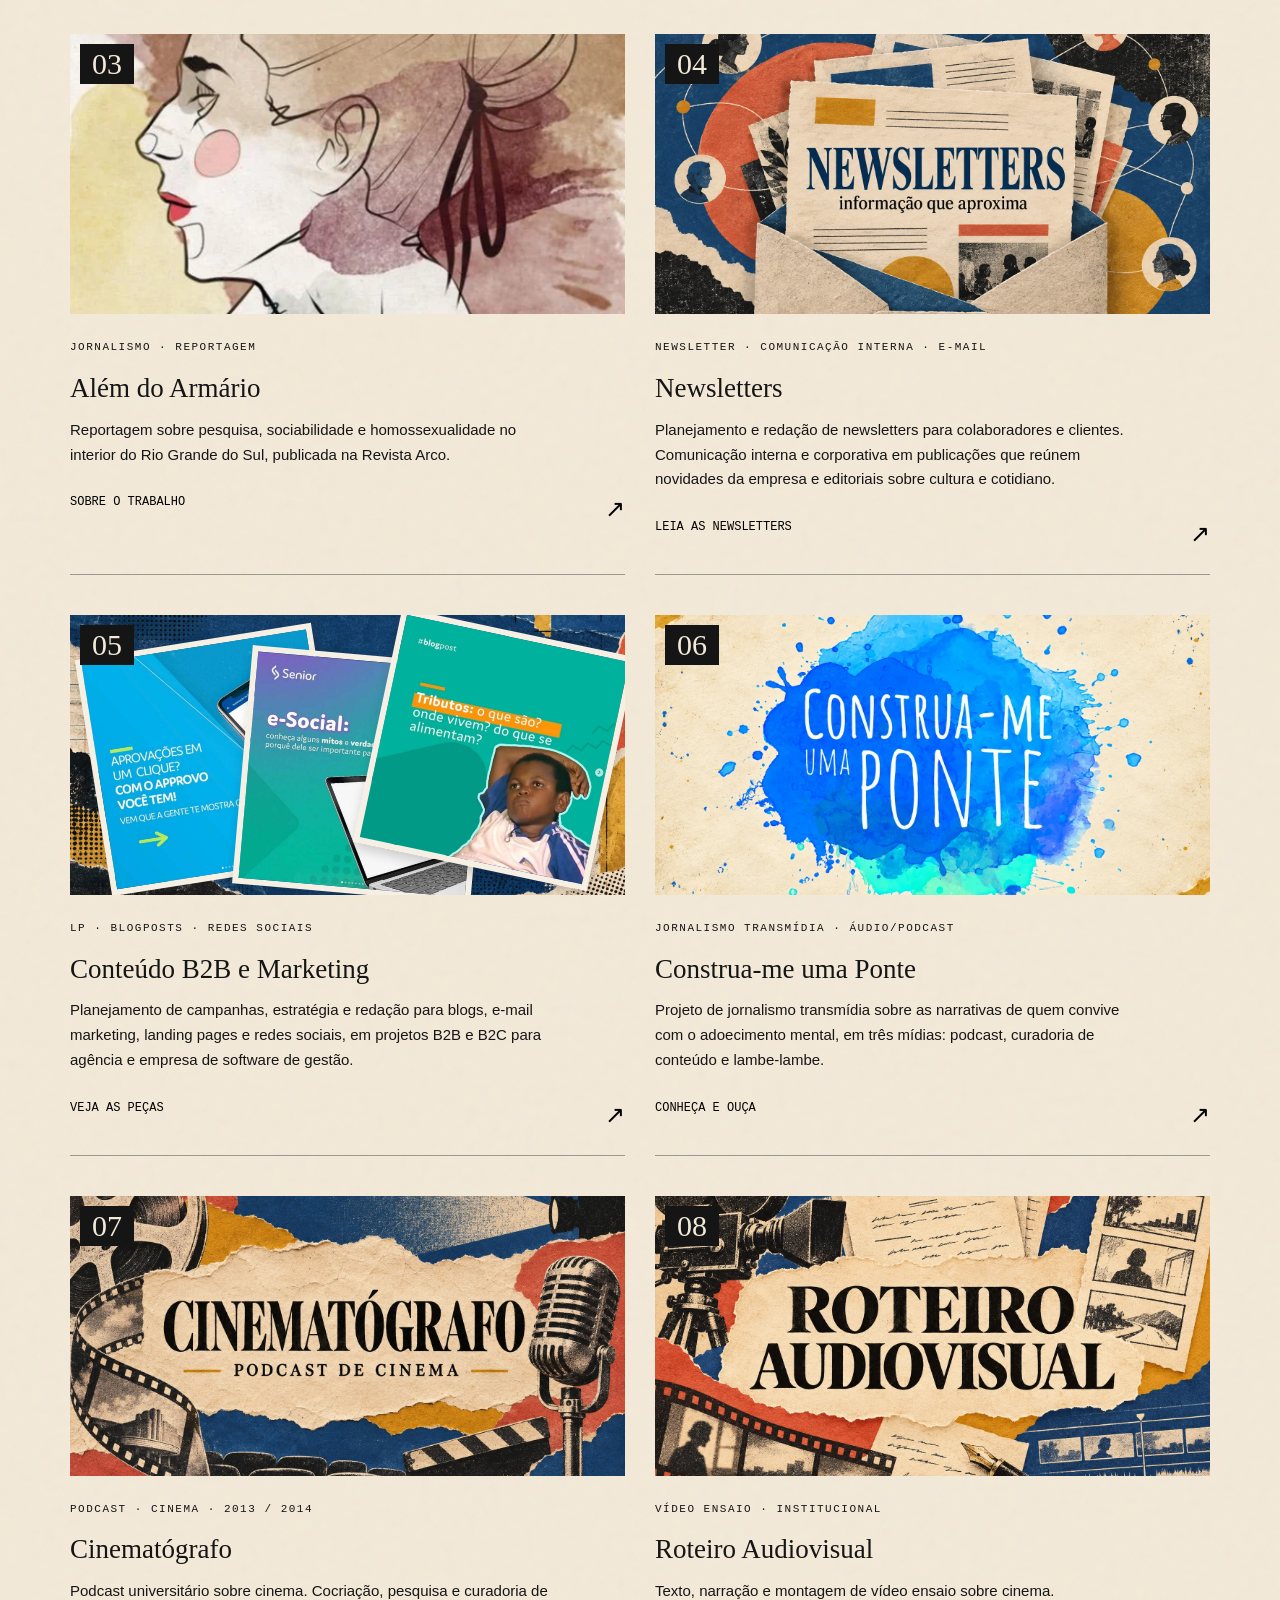
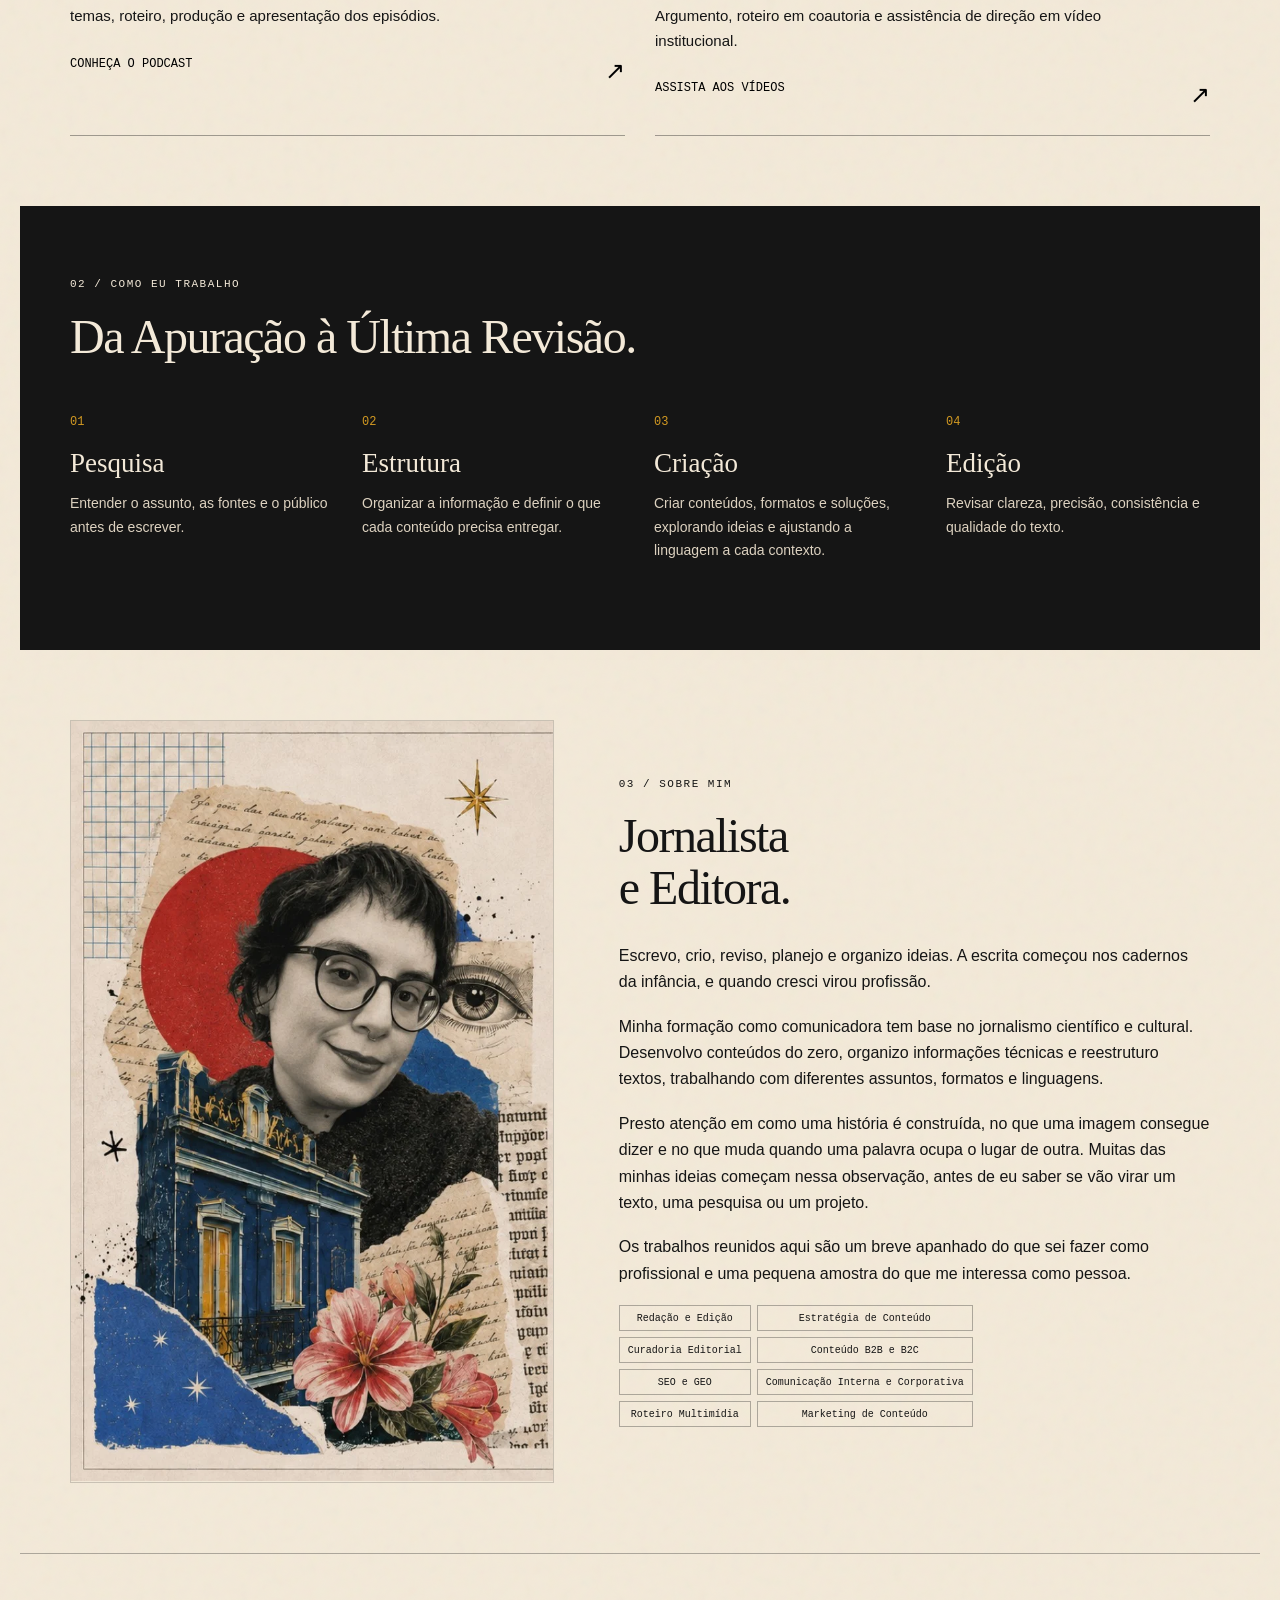
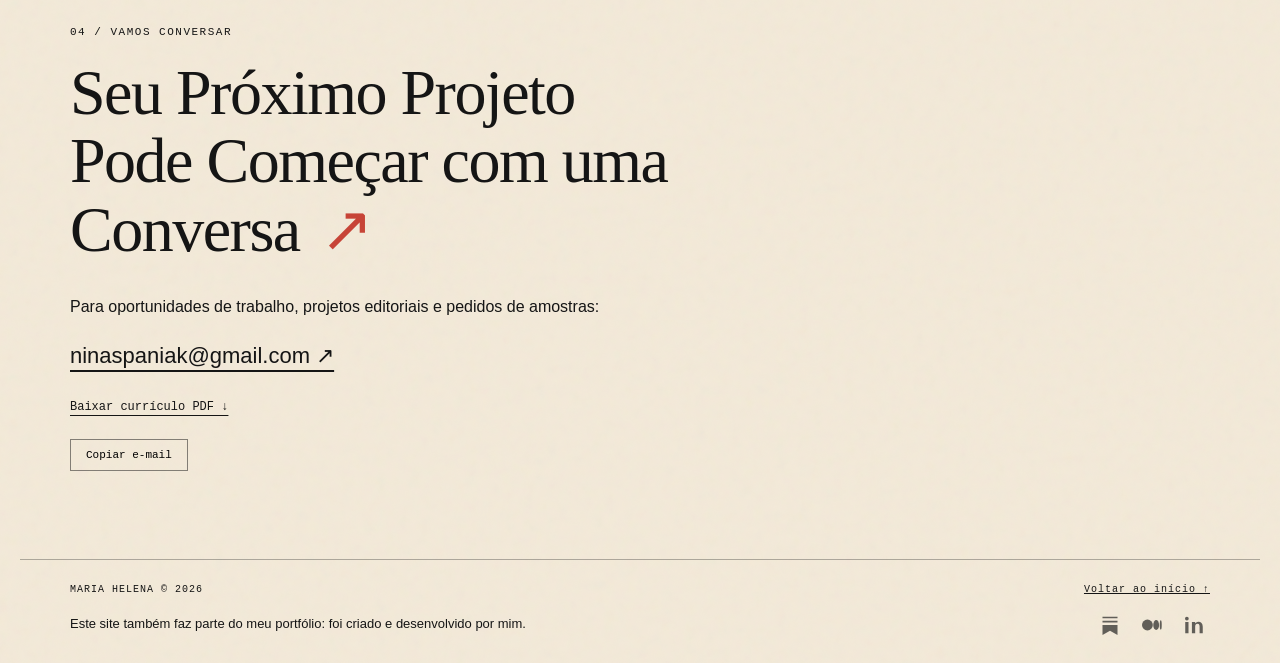
==== commit e78304d6: "Make About skill tags compact" ====
--- a/index.html
+++ b/index.html
@@ -1,5 +1,5 @@
 <!doctype html>
-<html lang="pt-BR"><head><meta charset="utf-8"><meta name="viewport" content="width=device-width,initial-scale=1"><meta name="description" content="Maria Helena, redação, edição e estratégia de conteúdo. Jornalismo, e-commerce, newsletters, áudio e ferramentas com IA."><title>Maria Helena | Redação, edição e estratégia de conteúdo</title><link rel="stylesheet" href="style.css?v=20261117-approved"></head><body><a class="skip" href="#principal">Ir para conteúdo</a><header><a class="name" href="#">MARIA<br>HELENA<span>PORTFÓLIO / 2026</span></a><nav aria-label="Principal"><a href="#trabalhos">Trabalhos</a><a href="#sobre">Sobre</a><a href="#contato">Contato ↗</a><a href="assets/Maria_Helena_Curriculo_ATS.pdf?v=20261116" download>Currículo PDF ↓</a><span class="languages" aria-label="Idioma / Language"><a href="/" lang="pt-BR" aria-current="page">PT</a><a href="/en/" lang="en">EN</a></span></nav></header><main id="principal"><section class="hero"><div><p class="eyebrow">TEXTO · PESQUISA · EDIÇÃO</p><h1>Redação, Edição<br>e Estratégia<br>de Conteúdo<span class="dot">.</span></h1><p class="intro">Escrevo e edito para marcas, empresas e projetos editoriais, com trabalhos em marketing, jornalismo, áudio e audiovisual.</p><a class="button" href="#trabalhos">Conheça meu trabalho ↘</a></div><figure class="collage"><img src="assets/colagem-v2.webp" alt="" width="366" height="456"><figcaption>Palavras encontram caminhos.</figcaption><span class="seal" aria-hidden="true">✳</span></figure></section><div class="ticker" aria-hidden="true">JORNALISMO   /   CONTEÚDO   /   CURADORIA   /   ÁUDIO   /   EXPERIMENTAÇÃO</div><section id="trabalhos"><div class="sectionhead"><p class="eyebrow">01 / SELEÇÃO DE TRABALHOS</p><h2>Escrita em Muitos Formatos.</h2></div><div class="filters" aria-label="Filtrar trabalhos"><button aria-pressed="true" data-filter="todos">Todos</button><button aria-pressed="false" data-filter="conteudo">Conteúdo</button><button aria-pressed="false" data-filter="jornalismo">Jornalismo</button><button aria-pressed="false" data-filter="ia">Ferramentas e IA</button><button aria-pressed="false" data-filter="audio">Áudio/Podcast</button><button aria-pressed="false" data-filter="audiovisual">Audiovisual</button></div><div class="projects">
+<html lang="pt-BR"><head><meta charset="utf-8"><meta name="viewport" content="width=device-width,initial-scale=1"><meta name="description" content="Maria Helena, redação, edição e estratégia de conteúdo. Jornalismo, e-commerce, newsletters, áudio e ferramentas com IA."><title>Maria Helena | Redação, edição e estratégia de conteúdo</title><link rel="stylesheet" href="style.css?v=20261117-compact-tags"></head><body><a class="skip" href="#principal">Ir para conteúdo</a><header><a class="name" href="#">MARIA<br>HELENA<span>PORTFÓLIO / 2026</span></a><nav aria-label="Principal"><a href="#trabalhos">Trabalhos</a><a href="#sobre">Sobre</a><a href="#contato">Contato ↗</a><a href="assets/Maria_Helena_Curriculo_ATS.pdf?v=20261116" download>Currículo PDF ↓</a><span class="languages" aria-label="Idioma / Language"><a href="/" lang="pt-BR" aria-current="page">PT</a><a href="/en/" lang="en">EN</a></span></nav></header><main id="principal"><section class="hero"><div><p class="eyebrow">TEXTO · PESQUISA · EDIÇÃO</p><h1>Redação, Edição<br>e Estratégia<br>de Conteúdo<span class="dot">.</span></h1><p class="intro">Escrevo e edito para marcas, empresas e projetos editoriais, com trabalhos em marketing, jornalismo, áudio e audiovisual.</p><a class="button" href="#trabalhos">Conheça meu trabalho ↘</a></div><figure class="collage"><img src="assets/colagem-v2.webp" alt="" width="366" height="456"><figcaption>Palavras encontram caminhos.</figcaption><span class="seal" aria-hidden="true">✳</span></figure></section><div class="ticker" aria-hidden="true">JORNALISMO   /   CONTEÚDO   /   CURADORIA   /   ÁUDIO   /   EXPERIMENTAÇÃO</div><section id="trabalhos"><div class="sectionhead"><p class="eyebrow">01 / SELEÇÃO DE TRABALHOS</p><h2>Escrita em Muitos Formatos.</h2></div><div class="filters" aria-label="Filtrar trabalhos"><button aria-pressed="true" data-filter="todos">Todos</button><button aria-pressed="false" data-filter="conteudo">Conteúdo</button><button aria-pressed="false" data-filter="jornalismo">Jornalismo</button><button aria-pressed="false" data-filter="ia">Ferramentas e IA</button><button aria-pressed="false" data-filter="audio">Áudio/Podcast</button><button aria-pressed="false" data-filter="audiovisual">Audiovisual</button></div><div class="projects">
 <article class="project radar" data-category="ia"><span class="number">01</span><a class="project-cover" data-open-case="radar" href="#radar" aria-label="Conhecer projeto: Radar de Curadoria"><div class="art radarbrand"><img src="assets/radar-identidade-v1.webp" alt="Identidade visual do Radar: símbolo de varredura com fichas de arquivo em uma colagem editorial azul e creme; coletar, analisar e organizar" width="1536" height="1024"></div></a><p class="eyebrow">SOFTWARE · CURADORIA · VIBE CODING</p><h3><a class="project-title" data-open-case="radar" href="#radar">Radar de Curadoria</a></h3><p>Software desenvolvido para coletar, analisar e organizar informações de páginas da web. Reúne curadoria de conteúdo, análises de SEO e GEO, análise de imagens e avaliação da qualidade de páginas de produto.</p><button class="case" data-case="radar">Conheça o projeto <span>↗</span></button></article>
 <article class="project product" data-category="conteudo ia"><span class="number">02</span><a class="project-cover" data-open-case="produto" href="#case-produto" aria-label="Conhecer projeto: Redação e Curadoria para E-commerce"><div class="art imagecover"><img src="assets/capa-produto-v1.webp" alt="Capa editorial em colagem: Conteúdo de produto; redação, edição e curadoria" width="1536" height="1024"></div></a><p class="eyebrow">PRODUTO · E-COMMERCE · EDIÇÃO</p><h3><a class="project-title" data-open-case="produto" href="#case-produto">Redação e Curadoria para E-commerce</a></h3><p>Redação e edição de fichas de produto. Otimização para SEO e GEO, revisão crítica de textos gerados por IA e curadoria editorial das páginas do catálogo.</p><button class="case" data-case="produto">Leia sobre a atuação <span>↗</span></button></article>
 <article class="project journalism" data-category="jornalismo"><span class="number">03</span><a class="project-cover" data-open-case="reportagem" href="#case-reportagem" aria-label="Conhecer projeto: Além do Armário"><div class="art journalismart"><img src="assets/ilustracao-alem-do-armario.webp" alt="Ilustração em aquarela da reportagem Além do Armário" width="528" height="627"></div></a><p class="eyebrow">JORNALISMO · REPORTAGEM</p><h3><a class="project-title" data-open-case="reportagem" href="#case-reportagem">Além do Armário</a></h3><p>Reportagem sobre pesquisa, sociabilidade e homossexualidade no interior do Rio Grande do Sul, publicada na Revista Arco.</p><button class="case" data-case="reportagem">Sobre o trabalho <span>↗</span></button></article>
--- a/style.css
+++ b/style.css
@@ -36,4 +36,4 @@
 .footer-bottom{display:flex;align-items:center;justify-content:space-between;gap:24px;flex-basis:100%}.footer-bottom .site-credit{flex:1;margin:0}.footer-socials{display:flex;align-items:center;gap:10px;flex-shrink:0;max-width:none}.footer-socials a{display:inline-flex;align-items:center;justify-content:center;width:32px;height:32px;padding:6px;color:var(--ink);opacity:.65;text-decoration:none;transition:color .15s,opacity .15s}.footer-socials a:hover,.footer-socials a:focus-visible{color:var(--blue);opacity:1}.footer-socials svg{display:block;width:20px;height:20px}@media(max-width:750px){.footer-bottom{align-items:flex-start;flex-direction:column;gap:12px}.footer-socials{justify-content:flex-start;gap:12px}.footer-socials a:first-child{margin-left:-6px}}@media(prefers-reduced-motion:reduce){.footer-socials a{transition:none}}
 
 /* Compact work heading and a balanced eight-item skills grid. */
-#trabalhos .sectionhead h2{font-size:32px;line-height:1.15;letter-spacing:-.7px}.about-tags{display:grid;grid-template-columns:repeat(2,minmax(0,1fr));gap:8px}.about-tags span{display:flex;align-items:center;justify-content:center;min-width:0;min-height:38px;text-align:center;line-height:1.4;padding:8px 10px;white-space:normal;overflow-wrap:break-word}@media(max-width:750px){#trabalhos .sectionhead h2{font-size:28px}.about-tags span{min-height:40px}}
+#trabalhos .sectionhead h2{font-size:32px;line-height:1.15;letter-spacing:-.7px}.about-tags{display:grid;grid-template-columns:repeat(2,auto);width:max-content;max-width:100%;gap:6px}.about-tags span{display:flex;align-items:center;justify-content:center;min-width:0;min-height:26px;text-align:center;font-size:10px;line-height:1.3;padding:4px 8px;white-space:normal;overflow-wrap:break-word}@media(max-width:750px){#trabalhos .sectionhead h2{font-size:28px}.about-tags span{min-height:26px}}
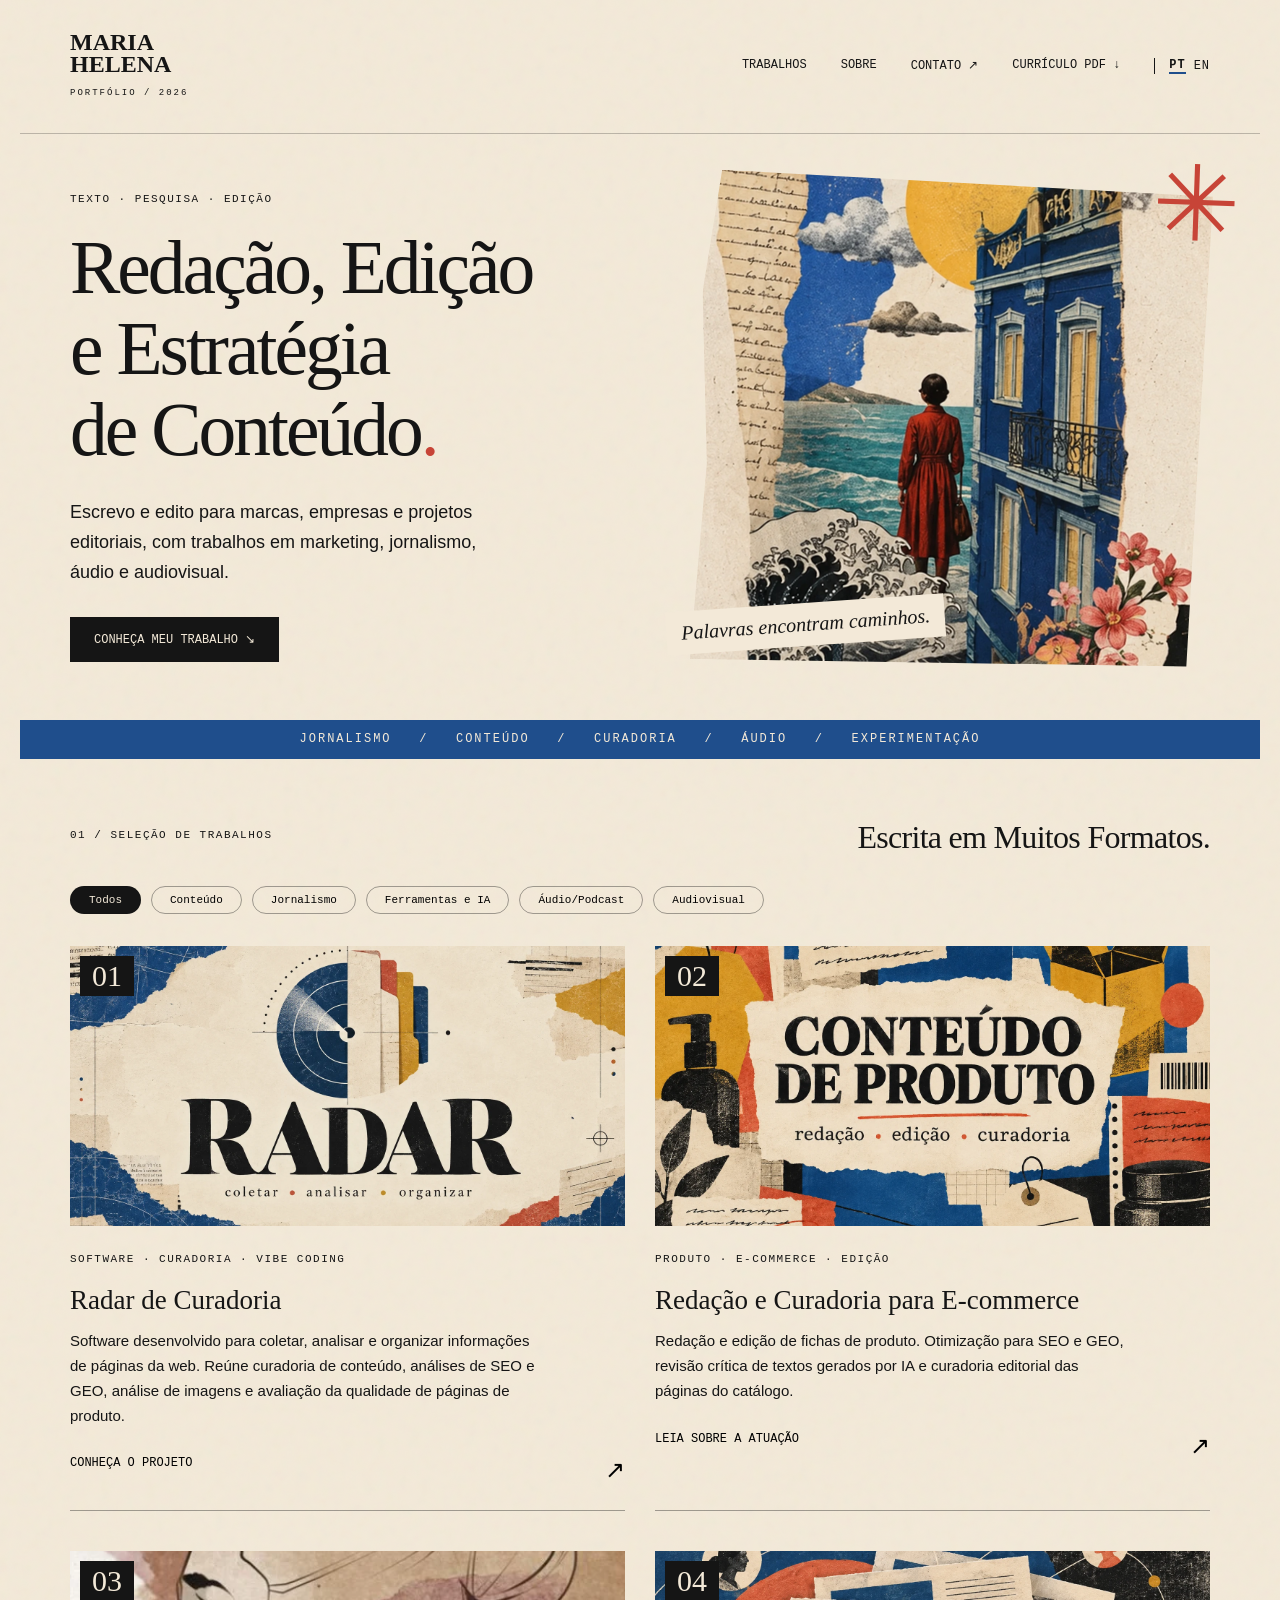
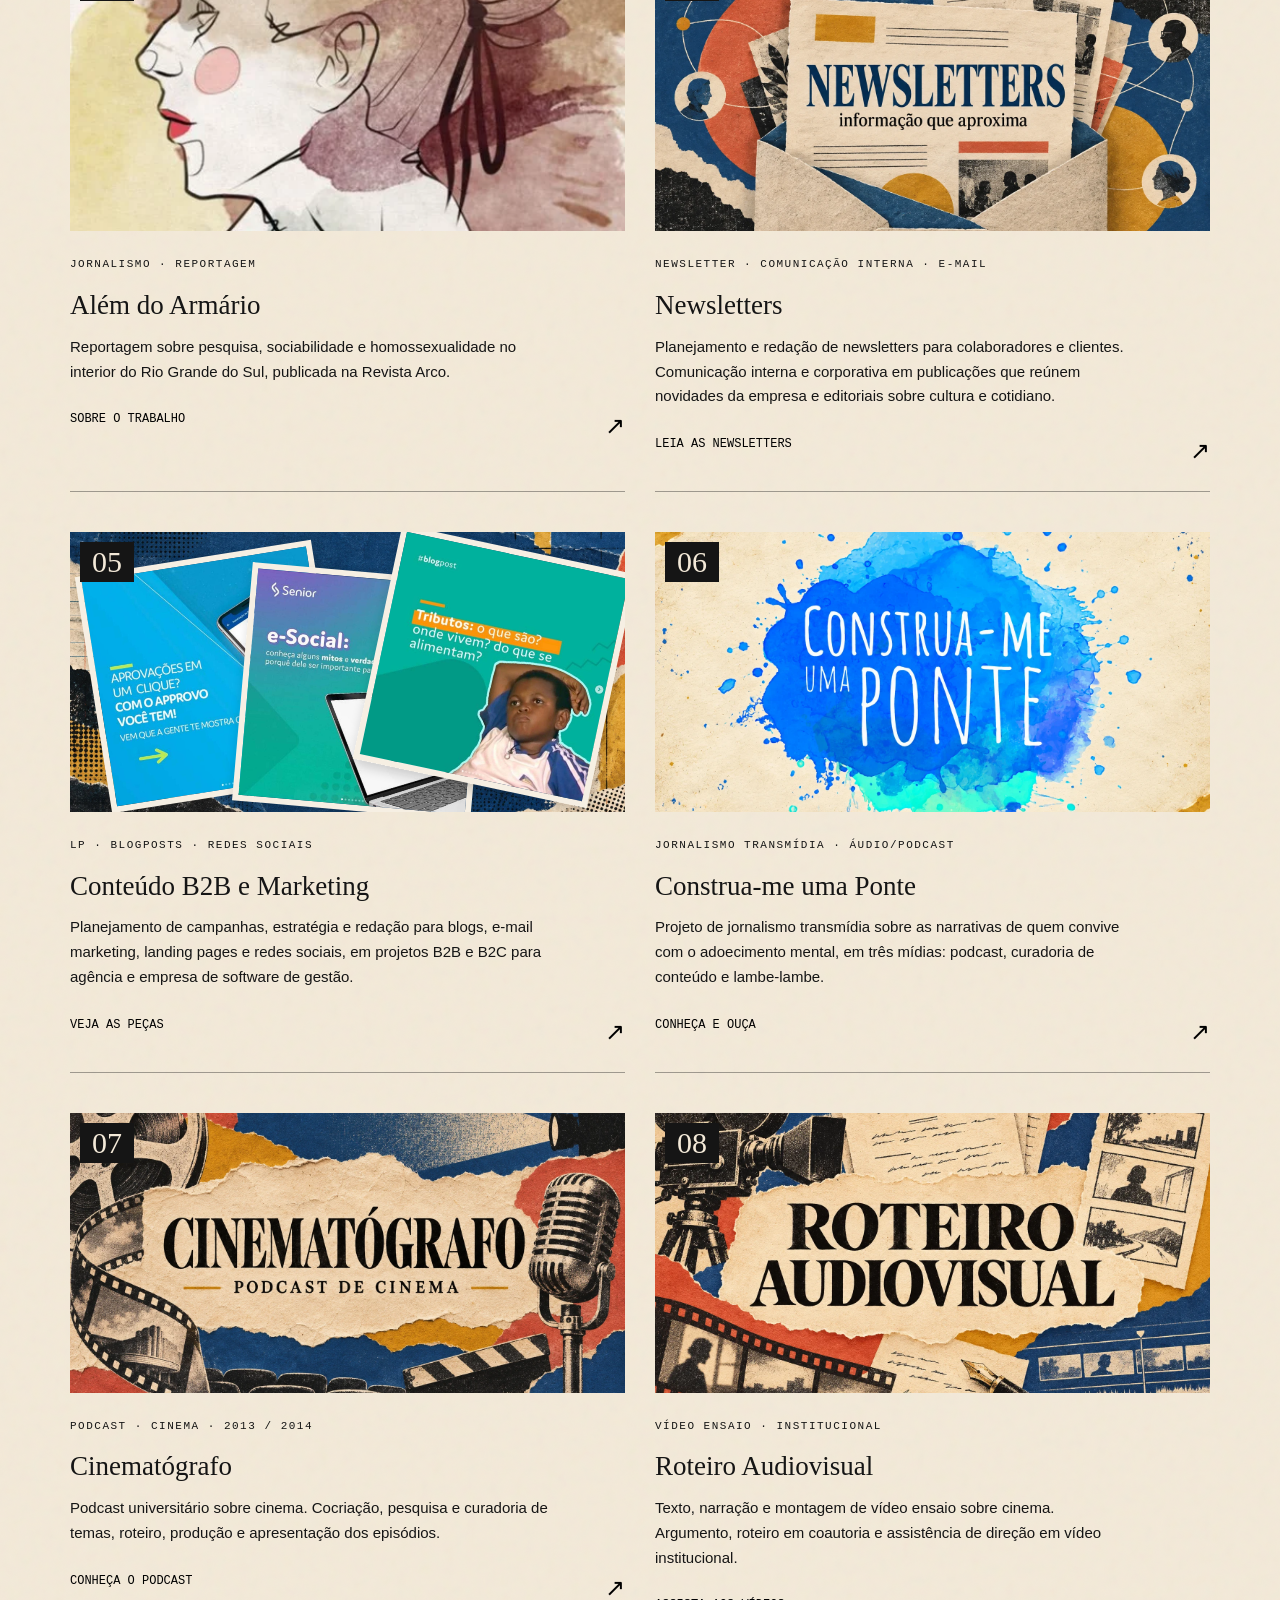
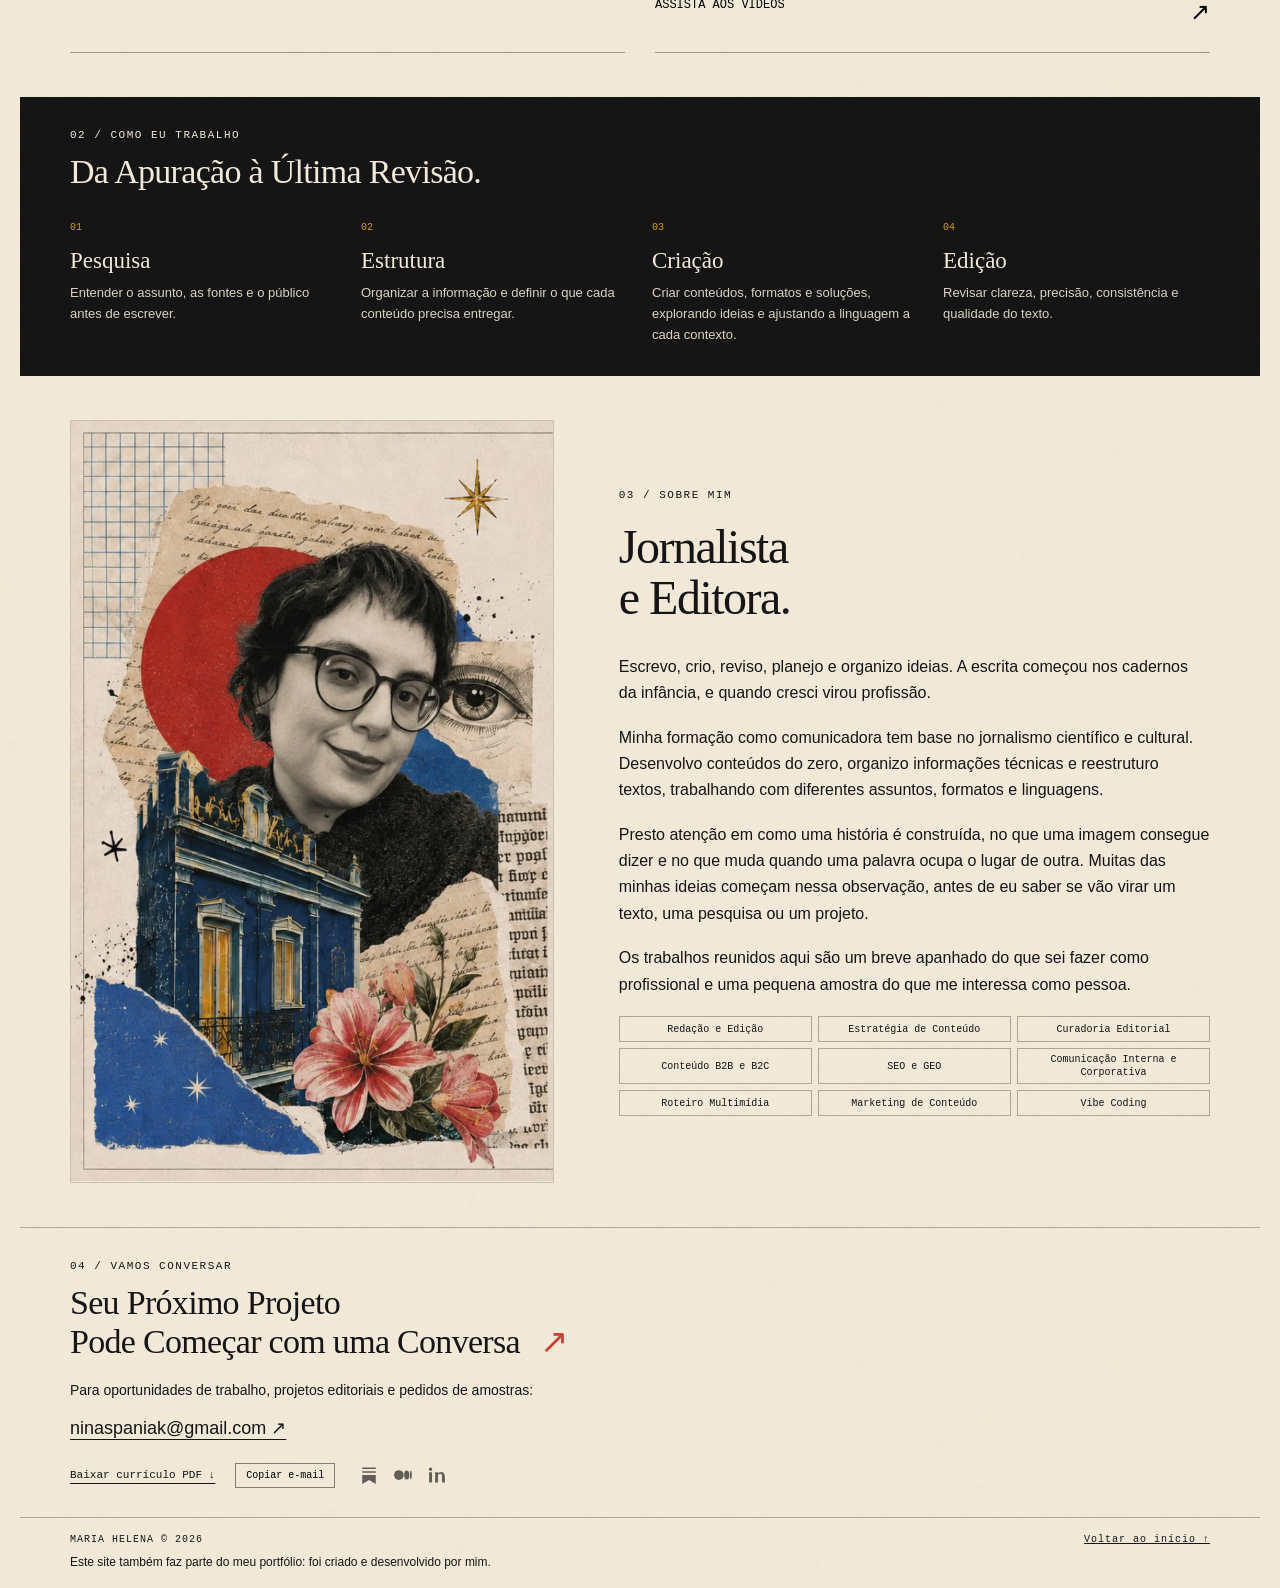
==== commit bdafc69b: "Tighten portfolio spacing, use nine tags and move social links into contact" ====
--- a/index.html
+++ b/index.html
@@ -1,8 +1,8 @@
 <!doctype html>
-<html lang="pt-BR"><head><meta charset="utf-8"><meta name="viewport" content="width=device-width,initial-scale=1"><meta name="description" content="Maria Helena, redação, edição e estratégia de conteúdo. Jornalismo, e-commerce, newsletters, áudio e ferramentas com IA."><title>Maria Helena | Redação, edição e estratégia de conteúdo</title><link rel="stylesheet" href="style.css?v=20261117-compact-tags"></head><body><a class="skip" href="#principal">Ir para conteúdo</a><header><a class="name" href="#">MARIA<br>HELENA<span>PORTFÓLIO / 2026</span></a><nav aria-label="Principal"><a href="#trabalhos">Trabalhos</a><a href="#sobre">Sobre</a><a href="#contato">Contato ↗</a><a href="assets/Maria_Helena_Curriculo_ATS.pdf?v=20261116" download>Currículo PDF ↓</a><span class="languages" aria-label="Idioma / Language"><a href="/" lang="pt-BR" aria-current="page">PT</a><a href="/en/" lang="en">EN</a></span></nav></header><main id="principal"><section class="hero"><div><p class="eyebrow">TEXTO · PESQUISA · EDIÇÃO</p><h1>Redação, Edição<br>e Estratégia<br>de Conteúdo<span class="dot">.</span></h1><p class="intro">Escrevo e edito para marcas, empresas e projetos editoriais, com trabalhos em marketing, jornalismo, áudio e audiovisual.</p><a class="button" href="#trabalhos">Conheça meu trabalho ↘</a></div><figure class="collage"><img src="assets/colagem-v2.webp" alt="" width="366" height="456"><figcaption>Palavras encontram caminhos.</figcaption><span class="seal" aria-hidden="true">✳</span></figure></section><div class="ticker" aria-hidden="true">JORNALISMO   /   CONTEÚDO   /   CURADORIA   /   ÁUDIO   /   EXPERIMENTAÇÃO</div><section id="trabalhos"><div class="sectionhead"><p class="eyebrow">01 / SELEÇÃO DE TRABALHOS</p><h2>Escrita em Muitos Formatos.</h2></div><div class="filters" aria-label="Filtrar trabalhos"><button aria-pressed="true" data-filter="todos">Todos</button><button aria-pressed="false" data-filter="conteudo">Conteúdo</button><button aria-pressed="false" data-filter="jornalismo">Jornalismo</button><button aria-pressed="false" data-filter="ia">Ferramentas e IA</button><button aria-pressed="false" data-filter="audio">Áudio/Podcast</button><button aria-pressed="false" data-filter="audiovisual">Audiovisual</button></div><div class="projects">
+<html lang="pt-BR"><head><meta charset="utf-8"><meta name="viewport" content="width=device-width,initial-scale=1"><meta name="description" content="Maria Helena, redação, edição e estratégia de conteúdo. Jornalismo, e-commerce, newsletters, áudio e ferramentas com IA."><title>Maria Helena | Redação, edição e estratégia de conteúdo</title><link rel="stylesheet" href="style.css?v=20261117-layout"></head><body><a class="skip" href="#principal">Ir para conteúdo</a><header><a class="name" href="#">MARIA<br>HELENA<span>PORTFÓLIO / 2026</span></a><nav aria-label="Principal"><a href="#trabalhos">Trabalhos</a><a href="#sobre">Sobre</a><a href="#contato">Contato ↗</a><a href="assets/Maria_Helena_Curriculo_ATS.pdf?v=20261116" download>Currículo PDF ↓</a><span class="languages" aria-label="Idioma / Language"><a href="/" lang="pt-BR" aria-current="page">PT</a><a href="/en/" lang="en">EN</a></span></nav></header><main id="principal"><section class="hero"><div><p class="eyebrow">TEXTO · PESQUISA · EDIÇÃO</p><h1>Redação, Edição<br>e Estratégia<br>de Conteúdo<span class="dot">.</span></h1><p class="intro">Escrevo e edito para marcas, empresas e projetos editoriais, com trabalhos em marketing, jornalismo, áudio e audiovisual.</p><a class="button" href="#trabalhos">Conheça meu trabalho ↘</a></div><figure class="collage"><img src="assets/colagem-v2.webp" alt="" width="366" height="456"><figcaption>Palavras encontram caminhos.</figcaption><span class="seal" aria-hidden="true">✳</span></figure></section><div class="ticker" aria-hidden="true">JORNALISMO   /   CONTEÚDO   /   CURADORIA   /   ÁUDIO   /   EXPERIMENTAÇÃO</div><section id="trabalhos"><div class="sectionhead"><p class="eyebrow">01 / SELEÇÃO DE TRABALHOS</p><h2>Escrita em Muitos Formatos.</h2></div><div class="filters" aria-label="Filtrar trabalhos"><button aria-pressed="true" data-filter="todos">Todos</button><button aria-pressed="false" data-filter="conteudo">Conteúdo</button><button aria-pressed="false" data-filter="jornalismo">Jornalismo</button><button aria-pressed="false" data-filter="ia">Ferramentas e IA</button><button aria-pressed="false" data-filter="audio">Áudio/Podcast</button><button aria-pressed="false" data-filter="audiovisual">Audiovisual</button></div><div class="projects">
 <article class="project radar" data-category="ia"><span class="number">01</span><a class="project-cover" data-open-case="radar" href="#radar" aria-label="Conhecer projeto: Radar de Curadoria"><div class="art radarbrand"><img src="assets/radar-identidade-v1.webp" alt="Identidade visual do Radar: símbolo de varredura com fichas de arquivo em uma colagem editorial azul e creme; coletar, analisar e organizar" width="1536" height="1024"></div></a><p class="eyebrow">SOFTWARE · CURADORIA · VIBE CODING</p><h3><a class="project-title" data-open-case="radar" href="#radar">Radar de Curadoria</a></h3><p>Software desenvolvido para coletar, analisar e organizar informações de páginas da web. Reúne curadoria de conteúdo, análises de SEO e GEO, análise de imagens e avaliação da qualidade de páginas de produto.</p><button class="case" data-case="radar">Conheça o projeto <span>↗</span></button></article>
 <article class="project product" data-category="conteudo ia"><span class="number">02</span><a class="project-cover" data-open-case="produto" href="#case-produto" aria-label="Conhecer projeto: Redação e Curadoria para E-commerce"><div class="art imagecover"><img src="assets/capa-produto-v1.webp" alt="Capa editorial em colagem: Conteúdo de produto; redação, edição e curadoria" width="1536" height="1024"></div></a><p class="eyebrow">PRODUTO · E-COMMERCE · EDIÇÃO</p><h3><a class="project-title" data-open-case="produto" href="#case-produto">Redação e Curadoria para E-commerce</a></h3><p>Redação e edição de fichas de produto. Otimização para SEO e GEO, revisão crítica de textos gerados por IA e curadoria editorial das páginas do catálogo.</p><button class="case" data-case="produto">Leia sobre a atuação <span>↗</span></button></article>
 <article class="project journalism" data-category="jornalismo"><span class="number">03</span><a class="project-cover" data-open-case="reportagem" href="#case-reportagem" aria-label="Conhecer projeto: Além do Armário"><div class="art journalismart"><img src="assets/ilustracao-alem-do-armario.webp" alt="Ilustração em aquarela da reportagem Além do Armário" width="528" height="627"></div></a><p class="eyebrow">JORNALISMO · REPORTAGEM</p><h3><a class="project-title" data-open-case="reportagem" href="#case-reportagem">Além do Armário</a></h3><p>Reportagem sobre pesquisa, sociabilidade e homossexualidade no interior do Rio Grande do Sul, publicada na Revista Arco.</p><button class="case" data-case="reportagem">Sobre o trabalho <span>↗</span></button></article>
 <article class="project newsletter" data-category="conteudo"><span class="number">04</span><a class="project-cover" data-open-case="newsletter" href="#case-newsletter" aria-label="Conhecer projeto: Newsletters"><div class="art imagecover"><img src="assets/capa-newsletters-v1.webp" alt="Capa editorial em colagem de cartas e conexões entre pessoas: Newsletters, informação que aproxima" width="1536" height="1024"></div></a><p class="eyebrow">NEWSLETTER · COMUNICAÇÃO INTERNA · E-MAIL</p><h3><a class="project-title" data-open-case="newsletter" href="#case-newsletter">Newsletters</a></h3><p>Planejamento e redação de newsletters para colaboradores e clientes. Comunicação interna e corporativa em publicações que reúnem novidades da empresa e editoriais sobre cultura e cotidiano.</p><button class="case" data-case="newsletter">Leia as newsletters <span>↗</span></button></article>
 <article class="project b2b" data-category="conteudo"><span class="number">05</span><a class="project-cover" data-open-case="b2b" href="#case-b2b" aria-label="Conhecer projeto: Conteúdo B2B e marketing"><div class="art postcollage" aria-label="Colagem de peças de redes sociais"><img class="postpiece postone" src="assets/post-0.jpg" alt="Post sobre o Approvo"><img class="postpiece posttwo" src="assets/post-1.jpg" alt="Post sobre mitos e verdades do eSocial"><img class="postpiece postthree" src="assets/post-2.jpg" alt="Post sobre tributos"></div></a><p class="eyebrow">LP · BLOGPOSTS · REDES SOCIAIS</p><h3><a class="project-title" data-open-case="b2b" href="#case-b2b">Conteúdo B2B e Marketing</a></h3><p>Planejamento de campanhas, estratégia e redação para blogs, e-mail marketing, landing pages e redes sociais, em projetos B2B e B2C para agência e empresa de software de gestão.</p><button class="case" data-case="b2b">Veja as peças <span>↗</span></button></article>
-<article class="project audio" data-category="audio jornalismo"><span class="number">06</span><a class="project-cover" data-open-case="audio" href="#case-audio" aria-label="Conhecer projeto: Construa-me uma Ponte"><div class="art audioart"><img src="assets/construa-me-uma-ponte-retangular-v3.webp" alt="Identidade visual original do podcast Construa-me Uma Ponte: aquarela azul e turquesa com letras brancas" width="1080" height="1080"></div></a><p class="eyebrow">JORNALISMO TRANSMÍDIA · ÁUDIO/PODCAST</p><h3><a class="project-title" data-open-case="audio" href="#case-audio">Construa-me uma Ponte</a></h3><p>Projeto de jornalismo transmídia sobre as narrativas de quem convive com o adoecimento mental, em três mídias: podcast, curadoria de conteúdo e lambe-lambe.</p><button class="case" data-case="audio">Conheça e ouça <span>↗</span></button></article><article class="project cinematografo" data-category="audio jornalismo"><span class="number">07</span><a class="project-cover" data-open-case="cinematografo" href="#case-cinematografo" aria-label="Conhecer projeto: Cinematógrafo"><div class="art imagecover"><img src="assets/capa-cinematografo-v2.webp" alt="Cinematógrafo: colagem editorial com película, projetor e microfone" width="1536" height="1024"></div></a><p class="eyebrow">PODCAST · CINEMA · 2013 / 2014</p><h3><a class="project-title" data-open-case="cinematografo" href="#case-cinematografo">Cinematógrafo</a></h3><p>Podcast universitário sobre cinema. Cocriação, pesquisa e curadoria de temas, roteiro, produção e apresentação dos episódios.</p><button class="case" data-case="cinematografo">Conheça o podcast <span>↗</span></button></article><article class="project facos" data-category="audiovisual"><span class="number">08</span><a class="project-cover" data-open-case="facos" href="#case-facos" aria-label="Conhecer projeto: Roteiro Audiovisual"><div class="art imagecover"><img src="assets/capa-roteiro-audiovisual-v1.webp" alt="Colagem editorial de roteiro audiovisual com câmera, páginas de roteiro, storyboard e película" width="1536" height="1024"></div></a><p class="eyebrow">VÍDEO ENSAIO · INSTITUCIONAL</p><h3><a class="project-title" data-open-case="facos" href="#case-facos">Roteiro Audiovisual</a></h3><p>Texto, narração e montagem de vídeo ensaio sobre cinema. Argumento, roteiro em coautoria e assistência de direção em vídeo institucional.</p><button class="case" data-case="facos">Assista aos vídeos <span>↗</span></button></article></div></section><section class="method"><p class="eyebrow">02 / COMO EU TRABALHO</p><h2>Da Apuração à Última Revisão.</h2><div class="steps"><div><span>01</span><h3>Pesquisa</h3><p>Entender o assunto, as fontes e o público antes de escrever.</p></div><div><span>02</span><h3>Estrutura</h3><p>Organizar a informação e definir o que cada conteúdo precisa entregar.</p></div><div><span>03</span><h3>Criação</h3><p>Criar conteúdos, formatos e soluções, explorando ideias e ajustando a linguagem a cada contexto.</p></div><div><span>04</span><h3>Edição</h3><p>Revisar clareza, precisão, consistência e qualidade do texto.</p></div></div></section><section id="sobre" class="about"><div class="aboutportrait"><img src="assets/sobre-nina-colagem.webp" alt="Foto de Maria Helena em uma colagem editorial com papéis, arquitetura e flores"></div><div><p class="eyebrow">03 / SOBRE MIM</p><h2>Jornalista<br>e Editora.</h2><p>Escrevo, crio, reviso, planejo e organizo ideias. A escrita começou nos cadernos da infância, e quando cresci virou profissão.</p><p>Minha formação como comunicadora tem base no jornalismo científico e cultural. Desenvolvo conteúdos do zero, organizo informações técnicas e reestruturo textos, trabalhando com diferentes assuntos, formatos e linguagens.</p><p>Presto atenção em como uma história é construída, no que uma imagem consegue dizer e no que muda quando uma palavra ocupa o lugar de outra. Muitas das minhas ideias começam nessa observação, antes de eu saber se vão virar um texto, uma pesquisa ou um projeto.</p><p>Os trabalhos reunidos aqui são um breve apanhado do que sei fazer como profissional e uma pequena amostra do que me interessa como pessoa.</p><div class="tags about-tags" aria-label="Áreas de atuação"><span>Redação e Edição</span><span>Estratégia de Conteúdo</span><span>Curadoria Editorial</span><span>Conteúdo B2B e B2C</span><span>SEO e GEO</span><span>Comunicação Interna e Corporativa</span><span>Roteiro Multimídia</span><span>Marketing de Conteúdo</span></div></div></section><section id="contato" class="contact"><p class="eyebrow">04 / VAMOS CONVERSAR</p><h2>Seu Próximo Projeto<br>Pode Começar com uma Conversa<span>↗</span></h2><p>Para oportunidades de trabalho, projetos editoriais e pedidos de amostras:</p><a href="mailto:ninaspaniak@gmail.com">ninaspaniak@gmail.com ↗</a><div class="contactlinks"><a href="assets/Maria_Helena_Curriculo_ATS.pdf?v=20261116" download>Baixar currículo PDF ↓</a></div><button id="copy" type="button">Copiar e-mail</button><p id="copy-status" role="status"></p></section></main><footer><span>MARIA HELENA © 2026</span><a href="#">Voltar ao início ↑</a><div class="footer-bottom"><p class="site-credit">Este site também faz parte do meu portfólio: foi criado e desenvolvido por mim.</p><nav class="footer-socials" aria-label="Publicações e redes"><a href="https://zafimeira.substack.com/" target="_blank" rel="noopener noreferrer" aria-label="Substack (abre em nova aba)" title="Substack"><svg xmlns="http://www.w3.org/2000/svg" viewbox="0 0 24 24" width="20" height="20" fill="currentColor" aria-hidden="true" focusable="false"><path d="M3 2h18v2H3zm0 5h18v2H3zm0 5h18v12l-9-5.2L3 24z"></path></svg></a><a href="https://medium.com/@zafimeira" target="_blank" rel="noopener noreferrer" aria-label="Medium (abre em nova aba)" title="Medium"><svg xmlns="http://www.w3.org/2000/svg" viewbox="0 0 24 24" width="20" height="20" fill="currentColor" aria-hidden="true" focusable="false"><circle cx="6.5" cy="12" r="6.5"></circle><ellipse cx="17" cy="12" rx="3.5" ry="6.1"></ellipse><ellipse cx="22.5" cy="12" rx="1.2" ry="5.6"></ellipse></svg></a><a href="https://www.linkedin.com/in/ninahelenamaria/" target="_blank" rel="noopener noreferrer" aria-label="LinkedIn (abre em nova aba)" title="LinkedIn"><svg xmlns="http://www.w3.org/2000/svg" viewbox="0 0 24 24" width="20" height="20" fill="currentColor" aria-hidden="true" focusable="false"><path d="M5.4 8.3H1.5V22h3.9zM3.45 2a2.25 2.25 0 1 0 0 4.5 2.25 2.25 0 0 0 0-4.5zM22.5 14.15c0-4.12-2.2-6.05-5.12-6.05-2.35 0-3.4 1.3-3.98 2.2v-2H9.5V22h3.9v-7.6c0-2 .38-3.94 2.86-3.94 2.44 0 2.47 2.3 2.47 4.07V22h3.77z"></path></svg></a></nav></div></footer><dialog id="case-dialog" aria-labelledby="dialog-title"><button class="close" aria-label="Fechar estudo de caso">✕</button><p class="eyebrow" id="dialog-label"></p><h2 id="dialog-title"></h2><div id="dialog-body"></div><a class="button" href="mailto:ninaspaniak@gmail.com?subject=Portf%C3%B3lio">Conversar sobre um projeto ↗</a></dialog><script src="app.js?v=20261117-approved"></script><script src="radar-case.js?v=20261117-approved"></script></body></html>
+<article class="project audio" data-category="audio jornalismo"><span class="number">06</span><a class="project-cover" data-open-case="audio" href="#case-audio" aria-label="Conhecer projeto: Construa-me uma Ponte"><div class="art audioart"><img src="assets/construa-me-uma-ponte-retangular-v3.webp" alt="Identidade visual original do podcast Construa-me Uma Ponte: aquarela azul e turquesa com letras brancas" width="1080" height="1080"></div></a><p class="eyebrow">JORNALISMO TRANSMÍDIA · ÁUDIO/PODCAST</p><h3><a class="project-title" data-open-case="audio" href="#case-audio">Construa-me uma Ponte</a></h3><p>Projeto de jornalismo transmídia sobre as narrativas de quem convive com o adoecimento mental, em três mídias: podcast, curadoria de conteúdo e lambe-lambe.</p><button class="case" data-case="audio">Conheça e ouça <span>↗</span></button></article><article class="project cinematografo" data-category="audio jornalismo"><span class="number">07</span><a class="project-cover" data-open-case="cinematografo" href="#case-cinematografo" aria-label="Conhecer projeto: Cinematógrafo"><div class="art imagecover"><img src="assets/capa-cinematografo-v2.webp" alt="Cinematógrafo: colagem editorial com película, projetor e microfone" width="1536" height="1024"></div></a><p class="eyebrow">PODCAST · CINEMA · 2013 / 2014</p><h3><a class="project-title" data-open-case="cinematografo" href="#case-cinematografo">Cinematógrafo</a></h3><p>Podcast universitário sobre cinema. Cocriação, pesquisa e curadoria de temas, roteiro, produção e apresentação dos episódios.</p><button class="case" data-case="cinematografo">Conheça o podcast <span>↗</span></button></article><article class="project facos" data-category="audiovisual"><span class="number">08</span><a class="project-cover" data-open-case="facos" href="#case-facos" aria-label="Conhecer projeto: Roteiro Audiovisual"><div class="art imagecover"><img src="assets/capa-roteiro-audiovisual-v1.webp" alt="Colagem editorial de roteiro audiovisual com câmera, páginas de roteiro, storyboard e película" width="1536" height="1024"></div></a><p class="eyebrow">VÍDEO ENSAIO · INSTITUCIONAL</p><h3><a class="project-title" data-open-case="facos" href="#case-facos">Roteiro Audiovisual</a></h3><p>Texto, narração e montagem de vídeo ensaio sobre cinema. Argumento, roteiro em coautoria e assistência de direção em vídeo institucional.</p><button class="case" data-case="facos">Assista aos vídeos <span>↗</span></button></article></div></section><section class="method"><p class="eyebrow">02 / COMO EU TRABALHO</p><h2>Da Apuração à Última Revisão.</h2><div class="steps"><div><span>01</span><h3>Pesquisa</h3><p>Entender o assunto, as fontes e o público antes de escrever.</p></div><div><span>02</span><h3>Estrutura</h3><p>Organizar a informação e definir o que cada conteúdo precisa entregar.</p></div><div><span>03</span><h3>Criação</h3><p>Criar conteúdos, formatos e soluções, explorando ideias e ajustando a linguagem a cada contexto.</p></div><div><span>04</span><h3>Edição</h3><p>Revisar clareza, precisão, consistência e qualidade do texto.</p></div></div></section><section id="sobre" class="about"><div class="aboutportrait"><img src="assets/sobre-nina-colagem.webp" alt="Foto de Maria Helena em uma colagem editorial com papéis, arquitetura e flores"></div><div><p class="eyebrow">03 / SOBRE MIM</p><h2>Jornalista<br>e Editora.</h2><p>Escrevo, crio, reviso, planejo e organizo ideias. A escrita começou nos cadernos da infância, e quando cresci virou profissão.</p><p>Minha formação como comunicadora tem base no jornalismo científico e cultural. Desenvolvo conteúdos do zero, organizo informações técnicas e reestruturo textos, trabalhando com diferentes assuntos, formatos e linguagens.</p><p>Presto atenção em como uma história é construída, no que uma imagem consegue dizer e no que muda quando uma palavra ocupa o lugar de outra. Muitas das minhas ideias começam nessa observação, antes de eu saber se vão virar um texto, uma pesquisa ou um projeto.</p><p>Os trabalhos reunidos aqui são um breve apanhado do que sei fazer como profissional e uma pequena amostra do que me interessa como pessoa.</p><div class="tags about-tags" aria-label="Áreas de atuação"><span>Redação e Edição</span><span>Estratégia de Conteúdo</span><span>Curadoria Editorial</span><span>Conteúdo B2B e B2C</span><span>SEO e GEO</span><span>Comunicação Interna e Corporativa</span><span>Roteiro Multimídia</span><span>Marketing de Conteúdo</span><span>Vibe Coding</span></div></div></section><section id="contato" class="contact"><p class="eyebrow">04 / VAMOS CONVERSAR</p><h2>Seu Próximo Projeto<br>Pode Começar com uma Conversa<span>↗</span></h2><p>Para oportunidades de trabalho, projetos editoriais e pedidos de amostras:</p><a href="mailto:ninaspaniak@gmail.com">ninaspaniak@gmail.com ↗</a><div class="contact-actions"><div class="contactlinks"><a href="assets/Maria_Helena_Curriculo_ATS.pdf?v=20261116" download>Baixar currículo PDF ↓</a></div><button id="copy" type="button">Copiar e-mail</button><nav class="footer-socials" aria-label="Publicações e redes"><a href="https://zafimeira.substack.com/" target="_blank" rel="noopener noreferrer" aria-label="Substack (abre em nova aba)" title="Substack"><svg xmlns="http://www.w3.org/2000/svg" viewbox="0 0 24 24" width="20" height="20" fill="currentColor" aria-hidden="true" focusable="false"><path d="M3 2h18v2H3zm0 5h18v2H3zm0 5h18v12l-9-5.2L3 24z"></path></svg></a><a href="https://medium.com/@zafimeira" target="_blank" rel="noopener noreferrer" aria-label="Medium (abre em nova aba)" title="Medium"><svg xmlns="http://www.w3.org/2000/svg" viewbox="0 0 24 24" width="20" height="20" fill="currentColor" aria-hidden="true" focusable="false"><circle cx="6.5" cy="12" r="6.5"></circle><ellipse cx="17" cy="12" rx="3.5" ry="6.1"></ellipse><ellipse cx="22.5" cy="12" rx="1.2" ry="5.6"></ellipse></svg></a><a href="https://www.linkedin.com/in/ninahelenamaria/" target="_blank" rel="noopener noreferrer" aria-label="LinkedIn (abre em nova aba)" title="LinkedIn"><svg xmlns="http://www.w3.org/2000/svg" viewbox="0 0 24 24" width="20" height="20" fill="currentColor" aria-hidden="true" focusable="false"><path d="M5.4 8.3H1.5V22h3.9zM3.45 2a2.25 2.25 0 1 0 0 4.5 2.25 2.25 0 0 0 0-4.5zM22.5 14.15c0-4.12-2.2-6.05-5.12-6.05-2.35 0-3.4 1.3-3.98 2.2v-2H9.5V22h3.9v-7.6c0-2 .38-3.94 2.86-3.94 2.44 0 2.47 2.3 2.47 4.07V22h3.77z"></path></svg></a></nav></div><p id="copy-status" role="status"></p></section></main><footer><span>MARIA HELENA © 2026</span><a href="#">Voltar ao início ↑</a><div class="footer-bottom"><p class="site-credit">Este site também faz parte do meu portfólio: foi criado e desenvolvido por mim.</p></div></footer><dialog id="case-dialog" aria-labelledby="dialog-title"><button class="close" aria-label="Fechar estudo de caso">✕</button><p class="eyebrow" id="dialog-label"></p><h2 id="dialog-title"></h2><div id="dialog-body"></div><a class="button" href="mailto:ninaspaniak@gmail.com?subject=Portf%C3%B3lio">Conversar sobre um projeto ↗</a></dialog><script src="app.js?v=20261117-approved"></script><script src="radar-case.js?v=20261117-approved"></script></body></html>
--- a/style.css
+++ b/style.css
@@ -35,5 +35,47 @@
 /* Quiet publication and social links in the footer. */
 .footer-bottom{display:flex;align-items:center;justify-content:space-between;gap:24px;flex-basis:100%}.footer-bottom .site-credit{flex:1;margin:0}.footer-socials{display:flex;align-items:center;gap:10px;flex-shrink:0;max-width:none}.footer-socials a{display:inline-flex;align-items:center;justify-content:center;width:32px;height:32px;padding:6px;color:var(--ink);opacity:.65;text-decoration:none;transition:color .15s,opacity .15s}.footer-socials a:hover,.footer-socials a:focus-visible{color:var(--blue);opacity:1}.footer-socials svg{display:block;width:20px;height:20px}@media(max-width:750px){.footer-bottom{align-items:flex-start;flex-direction:column;gap:12px}.footer-socials{justify-content:flex-start;gap:12px}.footer-socials a:first-child{margin-left:-6px}}@media(prefers-reduced-motion:reduce){.footer-socials a{transition:none}}
 
-/* Compact work heading and a balanced eight-item skills grid. */
-#trabalhos .sectionhead h2{font-size:32px;line-height:1.15;letter-spacing:-.7px}.about-tags{display:grid;grid-template-columns:repeat(2,auto);width:max-content;max-width:100%;gap:6px}.about-tags span{display:flex;align-items:center;justify-content:center;min-width:0;min-height:26px;text-align:center;font-size:10px;line-height:1.3;padding:4px 8px;white-space:normal;overflow-wrap:break-word}@media(max-width:750px){#trabalhos .sectionhead h2{font-size:28px}.about-tags span{min-height:26px}}
+/* Compact work heading and a balanced nine-item skills grid. */
+#trabalhos .sectionhead h2{font-size:32px;line-height:1.15;letter-spacing:-.7px}.about-tags{display:grid;grid-template-columns:repeat(3,minmax(0,1fr));width:100%;max-width:100%;gap:6px}.about-tags span{display:flex;align-items:center;justify-content:center;min-width:0;min-height:26px;text-align:center;font-size:10px;line-height:1.3;padding:4px 8px;white-space:normal;overflow-wrap:break-word}@media(max-width:750px){#trabalhos .sectionhead h2{font-size:28px}.about-tags span{min-height:26px}}
+
+/* Closer section rhythm, a smaller method block and concise contact area. */
+.hero{padding-top:44px;padding-bottom:44px}
+.ticker{padding-top:10px;padding-bottom:10px}
+section:not(.hero){padding-top:44px;padding-bottom:44px}
+section.method{padding-top:30px;padding-bottom:30px}
+.method>.eyebrow{margin-bottom:8px}
+.method>h2{font-size:34px;letter-spacing:-.7px;margin:10px 0 22px}
+.steps{margin-top:22px;gap:24px}
+.steps span{font-size:10px}
+.steps h3{font-size:23px;margin:10px 0}
+.steps p{font-size:13px;line-height:1.6;margin:0}
+section.contact{padding-top:30px;padding-bottom:28px}
+.contact>.eyebrow{margin-bottom:8px}
+.contact h2{max-width:650px;font-size:34px;line-height:1.12;letter-spacing:-.7px;margin:10px 0 18px}
+.contact>p:not(.eyebrow){font-size:14px;margin-bottom:12px}
+.contact>a{font-size:18px;text-underline-offset:5px}
+.contact-actions{display:flex;align-items:center;flex-wrap:wrap;gap:12px 20px;margin-top:18px}
+.contact-actions .contactlinks{margin:0;gap:12px}
+.contact-actions .contactlinks a{font-size:11px}
+.contact-actions button{display:inline-block;margin:0;padding:6px 10px;font-size:10px}
+.contact-actions .footer-socials{gap:6px}
+.contact-actions .footer-socials a{width:28px;height:28px;padding:5px}
+.contact-actions .footer-socials svg{width:18px;height:18px}
+#copy-status{margin:8px 0 0}
+#copy-status:empty{display:none}
+footer{padding-top:16px;padding-bottom:18px;row-gap:8px}
+footer .site-credit{font-size:12px}
+@media(max-width:750px){
+.hero{padding-top:30px;padding-bottom:30px;gap:30px}
+section:not(.hero){padding-top:32px;padding-bottom:32px}
+section.method{padding-top:26px;padding-bottom:26px}
+.method>h2{font-size:28px;margin-bottom:18px}
+.steps{gap:20px 18px;margin-top:18px}
+.steps h3{font-size:21px}
+section.contact{padding-top:26px;padding-bottom:24px}
+.contact h2{font-size:28px}
+.contact-actions{gap:12px 16px;margin-top:14px}
+.contact-actions .footer-socials a:first-child{margin-left:0}
+.about-tags span{padding:4px 5px}
+footer{row-gap:8px}
+}
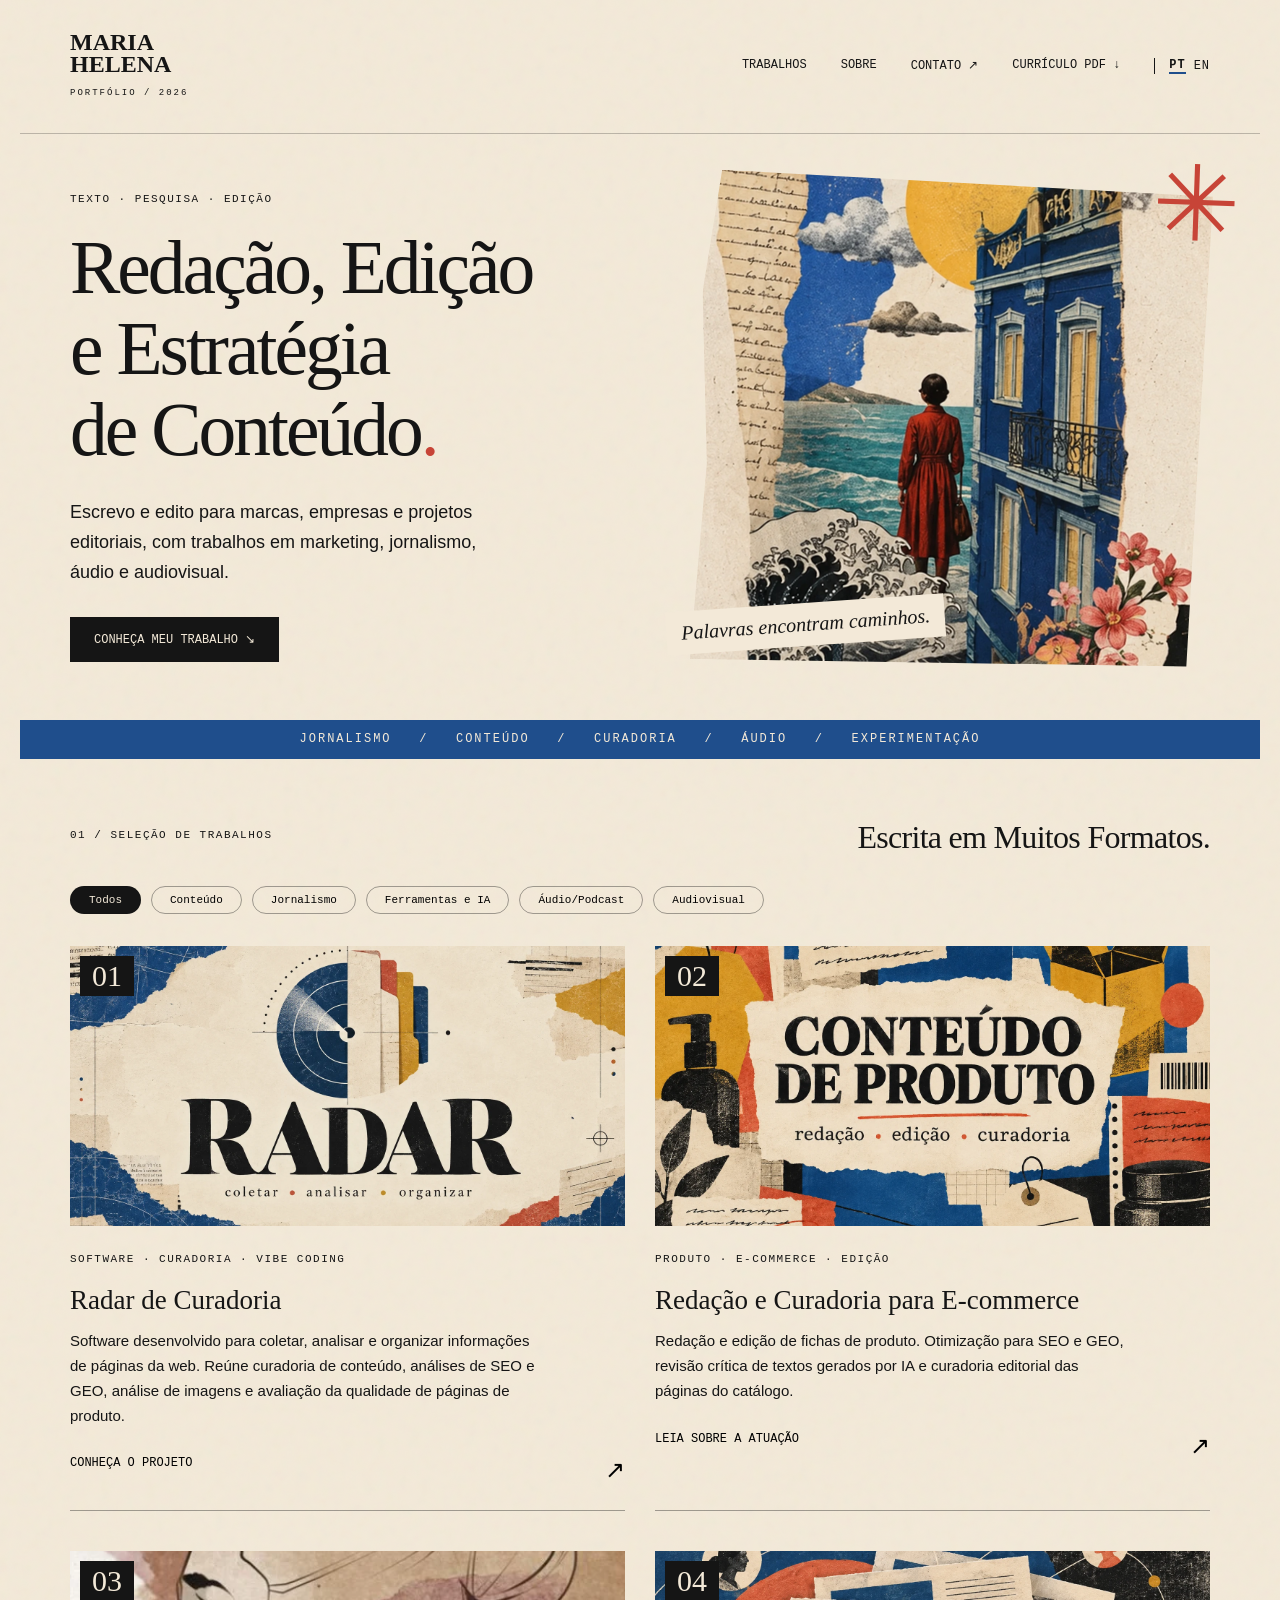
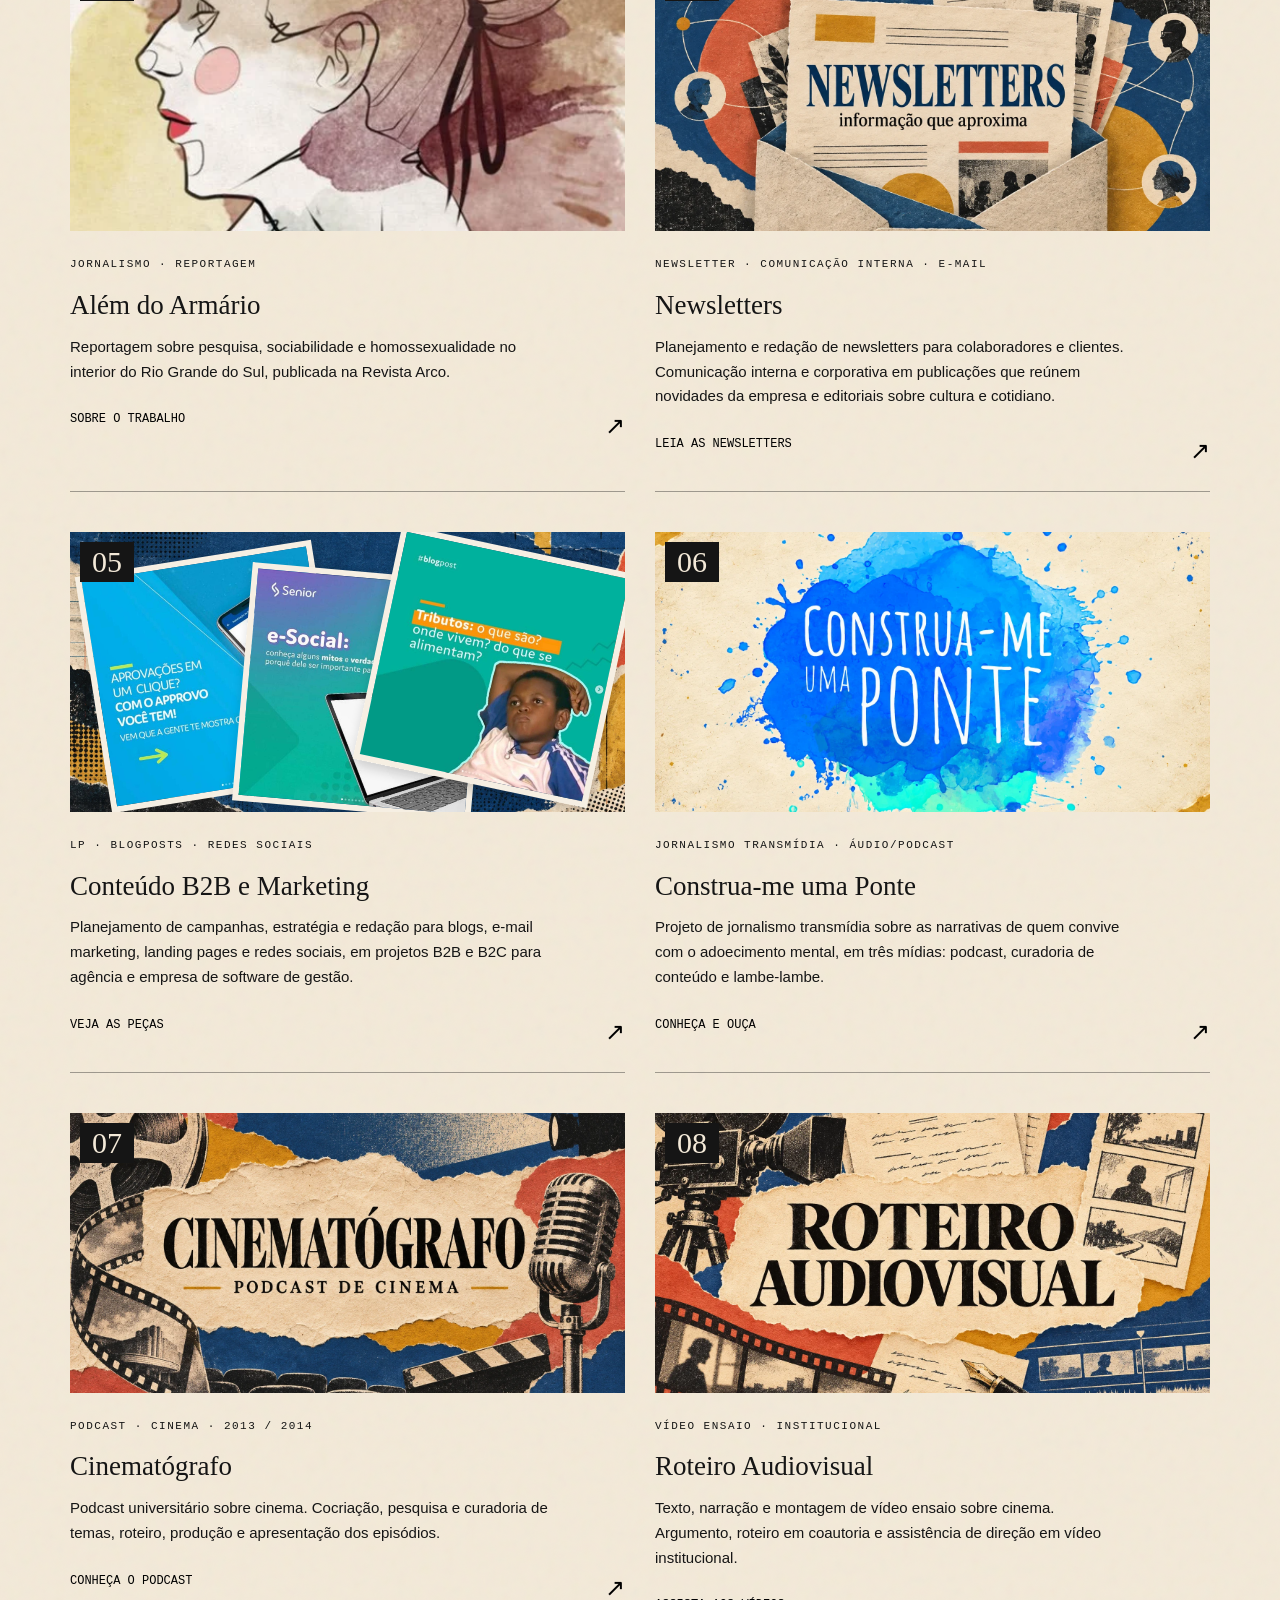
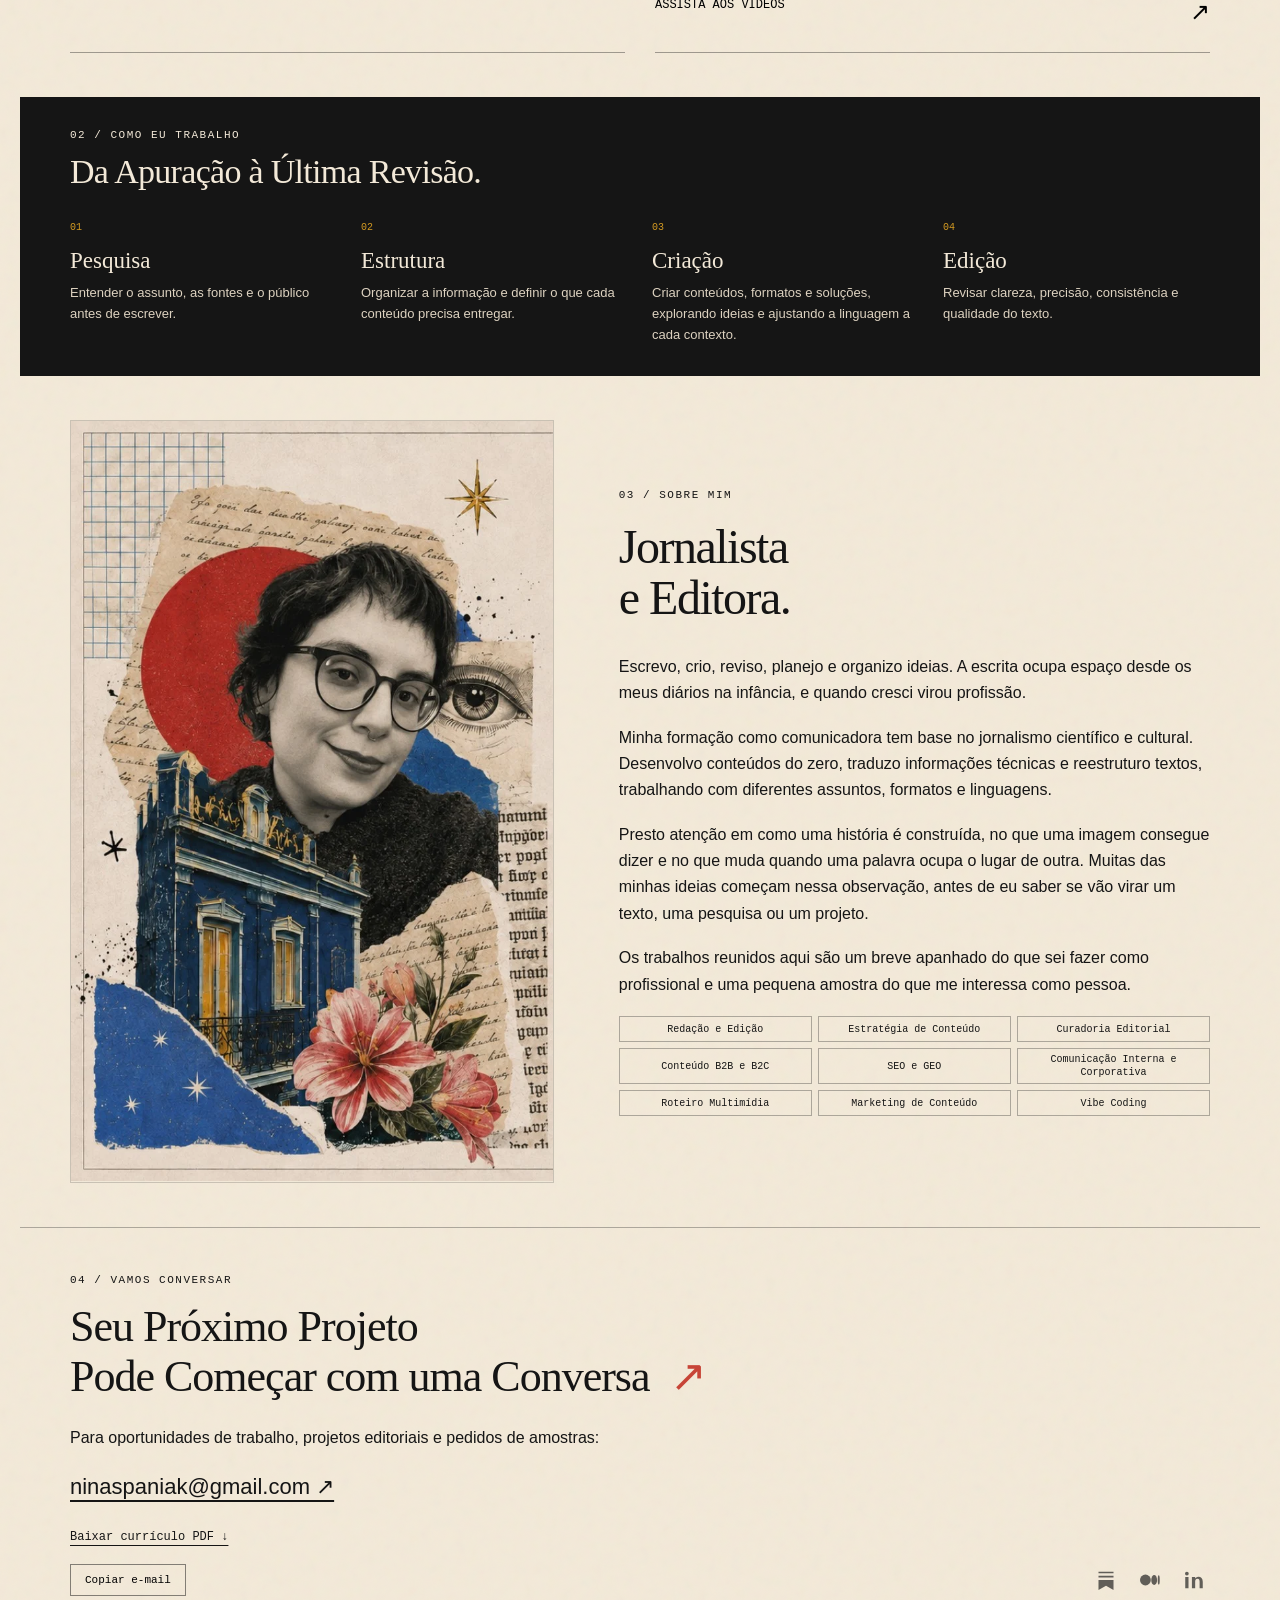
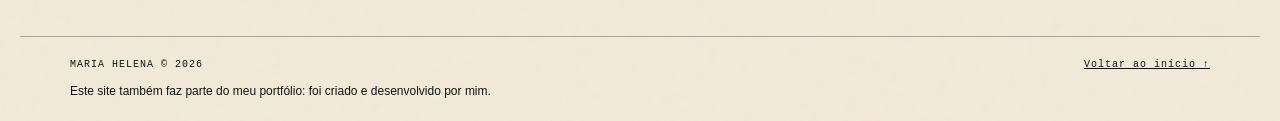
==== commit a3d317d2: "Restore breathing room to contact and update About opening paragraphs" ====
--- a/index.html
+++ b/index.html
@@ -1,8 +1,8 @@
 <!doctype html>
-<html lang="pt-BR"><head><meta charset="utf-8"><meta name="viewport" content="width=device-width,initial-scale=1"><meta name="description" content="Maria Helena, redação, edição e estratégia de conteúdo. Jornalismo, e-commerce, newsletters, áudio e ferramentas com IA."><title>Maria Helena | Redação, edição e estratégia de conteúdo</title><link rel="stylesheet" href="style.css?v=20261117-layout"></head><body><a class="skip" href="#principal">Ir para conteúdo</a><header><a class="name" href="#">MARIA<br>HELENA<span>PORTFÓLIO / 2026</span></a><nav aria-label="Principal"><a href="#trabalhos">Trabalhos</a><a href="#sobre">Sobre</a><a href="#contato">Contato ↗</a><a href="assets/Maria_Helena_Curriculo_ATS.pdf?v=20261116" download>Currículo PDF ↓</a><span class="languages" aria-label="Idioma / Language"><a href="/" lang="pt-BR" aria-current="page">PT</a><a href="/en/" lang="en">EN</a></span></nav></header><main id="principal"><section class="hero"><div><p class="eyebrow">TEXTO · PESQUISA · EDIÇÃO</p><h1>Redação, Edição<br>e Estratégia<br>de Conteúdo<span class="dot">.</span></h1><p class="intro">Escrevo e edito para marcas, empresas e projetos editoriais, com trabalhos em marketing, jornalismo, áudio e audiovisual.</p><a class="button" href="#trabalhos">Conheça meu trabalho ↘</a></div><figure class="collage"><img src="assets/colagem-v2.webp" alt="" width="366" height="456"><figcaption>Palavras encontram caminhos.</figcaption><span class="seal" aria-hidden="true">✳</span></figure></section><div class="ticker" aria-hidden="true">JORNALISMO   /   CONTEÚDO   /   CURADORIA   /   ÁUDIO   /   EXPERIMENTAÇÃO</div><section id="trabalhos"><div class="sectionhead"><p class="eyebrow">01 / SELEÇÃO DE TRABALHOS</p><h2>Escrita em Muitos Formatos.</h2></div><div class="filters" aria-label="Filtrar trabalhos"><button aria-pressed="true" data-filter="todos">Todos</button><button aria-pressed="false" data-filter="conteudo">Conteúdo</button><button aria-pressed="false" data-filter="jornalismo">Jornalismo</button><button aria-pressed="false" data-filter="ia">Ferramentas e IA</button><button aria-pressed="false" data-filter="audio">Áudio/Podcast</button><button aria-pressed="false" data-filter="audiovisual">Audiovisual</button></div><div class="projects">
+<html lang="pt-BR"><head><meta charset="utf-8"><meta name="viewport" content="width=device-width,initial-scale=1"><meta name="description" content="Maria Helena, redação, edição e estratégia de conteúdo. Jornalismo, e-commerce, newsletters, áudio e ferramentas com IA."><title>Maria Helena | Redação, edição e estratégia de conteúdo</title><link rel="stylesheet" href="style.css?v=20261117-contact-balance"></head><body><a class="skip" href="#principal">Ir para conteúdo</a><header><a class="name" href="#">MARIA<br>HELENA<span>PORTFÓLIO / 2026</span></a><nav aria-label="Principal"><a href="#trabalhos">Trabalhos</a><a href="#sobre">Sobre</a><a href="#contato">Contato ↗</a><a href="assets/Maria_Helena_Curriculo_ATS.pdf?v=20261116" download>Currículo PDF ↓</a><span class="languages" aria-label="Idioma / Language"><a href="/" lang="pt-BR" aria-current="page">PT</a><a href="/en/" lang="en">EN</a></span></nav></header><main id="principal"><section class="hero"><div><p class="eyebrow">TEXTO · PESQUISA · EDIÇÃO</p><h1>Redação, Edição<br>e Estratégia<br>de Conteúdo<span class="dot">.</span></h1><p class="intro">Escrevo e edito para marcas, empresas e projetos editoriais, com trabalhos em marketing, jornalismo, áudio e audiovisual.</p><a class="button" href="#trabalhos">Conheça meu trabalho ↘</a></div><figure class="collage"><img src="assets/colagem-v2.webp" alt="" width="366" height="456"><figcaption>Palavras encontram caminhos.</figcaption><span class="seal" aria-hidden="true">✳</span></figure></section><div class="ticker" aria-hidden="true">JORNALISMO   /   CONTEÚDO   /   CURADORIA   /   ÁUDIO   /   EXPERIMENTAÇÃO</div><section id="trabalhos"><div class="sectionhead"><p class="eyebrow">01 / SELEÇÃO DE TRABALHOS</p><h2>Escrita em Muitos Formatos.</h2></div><div class="filters" aria-label="Filtrar trabalhos"><button aria-pressed="true" data-filter="todos">Todos</button><button aria-pressed="false" data-filter="conteudo">Conteúdo</button><button aria-pressed="false" data-filter="jornalismo">Jornalismo</button><button aria-pressed="false" data-filter="ia">Ferramentas e IA</button><button aria-pressed="false" data-filter="audio">Áudio/Podcast</button><button aria-pressed="false" data-filter="audiovisual">Audiovisual</button></div><div class="projects">
 <article class="project radar" data-category="ia"><span class="number">01</span><a class="project-cover" data-open-case="radar" href="#radar" aria-label="Conhecer projeto: Radar de Curadoria"><div class="art radarbrand"><img src="assets/radar-identidade-v1.webp" alt="Identidade visual do Radar: símbolo de varredura com fichas de arquivo em uma colagem editorial azul e creme; coletar, analisar e organizar" width="1536" height="1024"></div></a><p class="eyebrow">SOFTWARE · CURADORIA · VIBE CODING</p><h3><a class="project-title" data-open-case="radar" href="#radar">Radar de Curadoria</a></h3><p>Software desenvolvido para coletar, analisar e organizar informações de páginas da web. Reúne curadoria de conteúdo, análises de SEO e GEO, análise de imagens e avaliação da qualidade de páginas de produto.</p><button class="case" data-case="radar">Conheça o projeto <span>↗</span></button></article>
 <article class="project product" data-category="conteudo ia"><span class="number">02</span><a class="project-cover" data-open-case="produto" href="#case-produto" aria-label="Conhecer projeto: Redação e Curadoria para E-commerce"><div class="art imagecover"><img src="assets/capa-produto-v1.webp" alt="Capa editorial em colagem: Conteúdo de produto; redação, edição e curadoria" width="1536" height="1024"></div></a><p class="eyebrow">PRODUTO · E-COMMERCE · EDIÇÃO</p><h3><a class="project-title" data-open-case="produto" href="#case-produto">Redação e Curadoria para E-commerce</a></h3><p>Redação e edição de fichas de produto. Otimização para SEO e GEO, revisão crítica de textos gerados por IA e curadoria editorial das páginas do catálogo.</p><button class="case" data-case="produto">Leia sobre a atuação <span>↗</span></button></article>
 <article class="project journalism" data-category="jornalismo"><span class="number">03</span><a class="project-cover" data-open-case="reportagem" href="#case-reportagem" aria-label="Conhecer projeto: Além do Armário"><div class="art journalismart"><img src="assets/ilustracao-alem-do-armario.webp" alt="Ilustração em aquarela da reportagem Além do Armário" width="528" height="627"></div></a><p class="eyebrow">JORNALISMO · REPORTAGEM</p><h3><a class="project-title" data-open-case="reportagem" href="#case-reportagem">Além do Armário</a></h3><p>Reportagem sobre pesquisa, sociabilidade e homossexualidade no interior do Rio Grande do Sul, publicada na Revista Arco.</p><button class="case" data-case="reportagem">Sobre o trabalho <span>↗</span></button></article>
 <article class="project newsletter" data-category="conteudo"><span class="number">04</span><a class="project-cover" data-open-case="newsletter" href="#case-newsletter" aria-label="Conhecer projeto: Newsletters"><div class="art imagecover"><img src="assets/capa-newsletters-v1.webp" alt="Capa editorial em colagem de cartas e conexões entre pessoas: Newsletters, informação que aproxima" width="1536" height="1024"></div></a><p class="eyebrow">NEWSLETTER · COMUNICAÇÃO INTERNA · E-MAIL</p><h3><a class="project-title" data-open-case="newsletter" href="#case-newsletter">Newsletters</a></h3><p>Planejamento e redação de newsletters para colaboradores e clientes. Comunicação interna e corporativa em publicações que reúnem novidades da empresa e editoriais sobre cultura e cotidiano.</p><button class="case" data-case="newsletter">Leia as newsletters <span>↗</span></button></article>
 <article class="project b2b" data-category="conteudo"><span class="number">05</span><a class="project-cover" data-open-case="b2b" href="#case-b2b" aria-label="Conhecer projeto: Conteúdo B2B e marketing"><div class="art postcollage" aria-label="Colagem de peças de redes sociais"><img class="postpiece postone" src="assets/post-0.jpg" alt="Post sobre o Approvo"><img class="postpiece posttwo" src="assets/post-1.jpg" alt="Post sobre mitos e verdades do eSocial"><img class="postpiece postthree" src="assets/post-2.jpg" alt="Post sobre tributos"></div></a><p class="eyebrow">LP · BLOGPOSTS · REDES SOCIAIS</p><h3><a class="project-title" data-open-case="b2b" href="#case-b2b">Conteúdo B2B e Marketing</a></h3><p>Planejamento de campanhas, estratégia e redação para blogs, e-mail marketing, landing pages e redes sociais, em projetos B2B e B2C para agência e empresa de software de gestão.</p><button class="case" data-case="b2b">Veja as peças <span>↗</span></button></article>
-<article class="project audio" data-category="audio jornalismo"><span class="number">06</span><a class="project-cover" data-open-case="audio" href="#case-audio" aria-label="Conhecer projeto: Construa-me uma Ponte"><div class="art audioart"><img src="assets/construa-me-uma-ponte-retangular-v3.webp" alt="Identidade visual original do podcast Construa-me Uma Ponte: aquarela azul e turquesa com letras brancas" width="1080" height="1080"></div></a><p class="eyebrow">JORNALISMO TRANSMÍDIA · ÁUDIO/PODCAST</p><h3><a class="project-title" data-open-case="audio" href="#case-audio">Construa-me uma Ponte</a></h3><p>Projeto de jornalismo transmídia sobre as narrativas de quem convive com o adoecimento mental, em três mídias: podcast, curadoria de conteúdo e lambe-lambe.</p><button class="case" data-case="audio">Conheça e ouça <span>↗</span></button></article><article class="project cinematografo" data-category="audio jornalismo"><span class="number">07</span><a class="project-cover" data-open-case="cinematografo" href="#case-cinematografo" aria-label="Conhecer projeto: Cinematógrafo"><div class="art imagecover"><img src="assets/capa-cinematografo-v2.webp" alt="Cinematógrafo: colagem editorial com película, projetor e microfone" width="1536" height="1024"></div></a><p class="eyebrow">PODCAST · CINEMA · 2013 / 2014</p><h3><a class="project-title" data-open-case="cinematografo" href="#case-cinematografo">Cinematógrafo</a></h3><p>Podcast universitário sobre cinema. Cocriação, pesquisa e curadoria de temas, roteiro, produção e apresentação dos episódios.</p><button class="case" data-case="cinematografo">Conheça o podcast <span>↗</span></button></article><article class="project facos" data-category="audiovisual"><span class="number">08</span><a class="project-cover" data-open-case="facos" href="#case-facos" aria-label="Conhecer projeto: Roteiro Audiovisual"><div class="art imagecover"><img src="assets/capa-roteiro-audiovisual-v1.webp" alt="Colagem editorial de roteiro audiovisual com câmera, páginas de roteiro, storyboard e película" width="1536" height="1024"></div></a><p class="eyebrow">VÍDEO ENSAIO · INSTITUCIONAL</p><h3><a class="project-title" data-open-case="facos" href="#case-facos">Roteiro Audiovisual</a></h3><p>Texto, narração e montagem de vídeo ensaio sobre cinema. Argumento, roteiro em coautoria e assistência de direção em vídeo institucional.</p><button class="case" data-case="facos">Assista aos vídeos <span>↗</span></button></article></div></section><section class="method"><p class="eyebrow">02 / COMO EU TRABALHO</p><h2>Da Apuração à Última Revisão.</h2><div class="steps"><div><span>01</span><h3>Pesquisa</h3><p>Entender o assunto, as fontes e o público antes de escrever.</p></div><div><span>02</span><h3>Estrutura</h3><p>Organizar a informação e definir o que cada conteúdo precisa entregar.</p></div><div><span>03</span><h3>Criação</h3><p>Criar conteúdos, formatos e soluções, explorando ideias e ajustando a linguagem a cada contexto.</p></div><div><span>04</span><h3>Edição</h3><p>Revisar clareza, precisão, consistência e qualidade do texto.</p></div></div></section><section id="sobre" class="about"><div class="aboutportrait"><img src="assets/sobre-nina-colagem.webp" alt="Foto de Maria Helena em uma colagem editorial com papéis, arquitetura e flores"></div><div><p class="eyebrow">03 / SOBRE MIM</p><h2>Jornalista<br>e Editora.</h2><p>Escrevo, crio, reviso, planejo e organizo ideias. A escrita começou nos cadernos da infância, e quando cresci virou profissão.</p><p>Minha formação como comunicadora tem base no jornalismo científico e cultural. Desenvolvo conteúdos do zero, organizo informações técnicas e reestruturo textos, trabalhando com diferentes assuntos, formatos e linguagens.</p><p>Presto atenção em como uma história é construída, no que uma imagem consegue dizer e no que muda quando uma palavra ocupa o lugar de outra. Muitas das minhas ideias começam nessa observação, antes de eu saber se vão virar um texto, uma pesquisa ou um projeto.</p><p>Os trabalhos reunidos aqui são um breve apanhado do que sei fazer como profissional e uma pequena amostra do que me interessa como pessoa.</p><div class="tags about-tags" aria-label="Áreas de atuação"><span>Redação e Edição</span><span>Estratégia de Conteúdo</span><span>Curadoria Editorial</span><span>Conteúdo B2B e B2C</span><span>SEO e GEO</span><span>Comunicação Interna e Corporativa</span><span>Roteiro Multimídia</span><span>Marketing de Conteúdo</span><span>Vibe Coding</span></div></div></section><section id="contato" class="contact"><p class="eyebrow">04 / VAMOS CONVERSAR</p><h2>Seu Próximo Projeto<br>Pode Começar com uma Conversa<span>↗</span></h2><p>Para oportunidades de trabalho, projetos editoriais e pedidos de amostras:</p><a href="mailto:ninaspaniak@gmail.com">ninaspaniak@gmail.com ↗</a><div class="contact-actions"><div class="contactlinks"><a href="assets/Maria_Helena_Curriculo_ATS.pdf?v=20261116" download>Baixar currículo PDF ↓</a></div><button id="copy" type="button">Copiar e-mail</button><nav class="footer-socials" aria-label="Publicações e redes"><a href="https://zafimeira.substack.com/" target="_blank" rel="noopener noreferrer" aria-label="Substack (abre em nova aba)" title="Substack"><svg xmlns="http://www.w3.org/2000/svg" viewbox="0 0 24 24" width="20" height="20" fill="currentColor" aria-hidden="true" focusable="false"><path d="M3 2h18v2H3zm0 5h18v2H3zm0 5h18v12l-9-5.2L3 24z"></path></svg></a><a href="https://medium.com/@zafimeira" target="_blank" rel="noopener noreferrer" aria-label="Medium (abre em nova aba)" title="Medium"><svg xmlns="http://www.w3.org/2000/svg" viewbox="0 0 24 24" width="20" height="20" fill="currentColor" aria-hidden="true" focusable="false"><circle cx="6.5" cy="12" r="6.5"></circle><ellipse cx="17" cy="12" rx="3.5" ry="6.1"></ellipse><ellipse cx="22.5" cy="12" rx="1.2" ry="5.6"></ellipse></svg></a><a href="https://www.linkedin.com/in/ninahelenamaria/" target="_blank" rel="noopener noreferrer" aria-label="LinkedIn (abre em nova aba)" title="LinkedIn"><svg xmlns="http://www.w3.org/2000/svg" viewbox="0 0 24 24" width="20" height="20" fill="currentColor" aria-hidden="true" focusable="false"><path d="M5.4 8.3H1.5V22h3.9zM3.45 2a2.25 2.25 0 1 0 0 4.5 2.25 2.25 0 0 0 0-4.5zM22.5 14.15c0-4.12-2.2-6.05-5.12-6.05-2.35 0-3.4 1.3-3.98 2.2v-2H9.5V22h3.9v-7.6c0-2 .38-3.94 2.86-3.94 2.44 0 2.47 2.3 2.47 4.07V22h3.77z"></path></svg></a></nav></div><p id="copy-status" role="status"></p></section></main><footer><span>MARIA HELENA © 2026</span><a href="#">Voltar ao início ↑</a><div class="footer-bottom"><p class="site-credit">Este site também faz parte do meu portfólio: foi criado e desenvolvido por mim.</p></div></footer><dialog id="case-dialog" aria-labelledby="dialog-title"><button class="close" aria-label="Fechar estudo de caso">✕</button><p class="eyebrow" id="dialog-label"></p><h2 id="dialog-title"></h2><div id="dialog-body"></div><a class="button" href="mailto:ninaspaniak@gmail.com?subject=Portf%C3%B3lio">Conversar sobre um projeto ↗</a></dialog><script src="app.js?v=20261117-approved"></script><script src="radar-case.js?v=20261117-approved"></script></body></html>
+<article class="project audio" data-category="audio jornalismo"><span class="number">06</span><a class="project-cover" data-open-case="audio" href="#case-audio" aria-label="Conhecer projeto: Construa-me uma Ponte"><div class="art audioart"><img src="assets/construa-me-uma-ponte-retangular-v3.webp" alt="Identidade visual original do podcast Construa-me Uma Ponte: aquarela azul e turquesa com letras brancas" width="1080" height="1080"></div></a><p class="eyebrow">JORNALISMO TRANSMÍDIA · ÁUDIO/PODCAST</p><h3><a class="project-title" data-open-case="audio" href="#case-audio">Construa-me uma Ponte</a></h3><p>Projeto de jornalismo transmídia sobre as narrativas de quem convive com o adoecimento mental, em três mídias: podcast, curadoria de conteúdo e lambe-lambe.</p><button class="case" data-case="audio">Conheça e ouça <span>↗</span></button></article><article class="project cinematografo" data-category="audio jornalismo"><span class="number">07</span><a class="project-cover" data-open-case="cinematografo" href="#case-cinematografo" aria-label="Conhecer projeto: Cinematógrafo"><div class="art imagecover"><img src="assets/capa-cinematografo-v2.webp" alt="Cinematógrafo: colagem editorial com película, projetor e microfone" width="1536" height="1024"></div></a><p class="eyebrow">PODCAST · CINEMA · 2013 / 2014</p><h3><a class="project-title" data-open-case="cinematografo" href="#case-cinematografo">Cinematógrafo</a></h3><p>Podcast universitário sobre cinema. Cocriação, pesquisa e curadoria de temas, roteiro, produção e apresentação dos episódios.</p><button class="case" data-case="cinematografo">Conheça o podcast <span>↗</span></button></article><article class="project facos" data-category="audiovisual"><span class="number">08</span><a class="project-cover" data-open-case="facos" href="#case-facos" aria-label="Conhecer projeto: Roteiro Audiovisual"><div class="art imagecover"><img src="assets/capa-roteiro-audiovisual-v1.webp" alt="Colagem editorial de roteiro audiovisual com câmera, páginas de roteiro, storyboard e película" width="1536" height="1024"></div></a><p class="eyebrow">VÍDEO ENSAIO · INSTITUCIONAL</p><h3><a class="project-title" data-open-case="facos" href="#case-facos">Roteiro Audiovisual</a></h3><p>Texto, narração e montagem de vídeo ensaio sobre cinema. Argumento, roteiro em coautoria e assistência de direção em vídeo institucional.</p><button class="case" data-case="facos">Assista aos vídeos <span>↗</span></button></article></div></section><section class="method"><p class="eyebrow">02 / COMO EU TRABALHO</p><h2>Da Apuração à Última Revisão.</h2><div class="steps"><div><span>01</span><h3>Pesquisa</h3><p>Entender o assunto, as fontes e o público antes de escrever.</p></div><div><span>02</span><h3>Estrutura</h3><p>Organizar a informação e definir o que cada conteúdo precisa entregar.</p></div><div><span>03</span><h3>Criação</h3><p>Criar conteúdos, formatos e soluções, explorando ideias e ajustando a linguagem a cada contexto.</p></div><div><span>04</span><h3>Edição</h3><p>Revisar clareza, precisão, consistência e qualidade do texto.</p></div></div></section><section id="sobre" class="about"><div class="aboutportrait"><img src="assets/sobre-nina-colagem.webp" alt="Foto de Maria Helena em uma colagem editorial com papéis, arquitetura e flores"></div><div><p class="eyebrow">03 / SOBRE MIM</p><h2>Jornalista<br>e Editora.</h2><p>Escrevo, crio, reviso, planejo e organizo ideias. A escrita ocupa espaço desde os meus diários na infância, e quando cresci virou profissão.</p><p>Minha formação como comunicadora tem base no jornalismo científico e cultural. Desenvolvo conteúdos do zero, traduzo informações técnicas e reestruturo textos, trabalhando com diferentes assuntos, formatos e linguagens.</p><p>Presto atenção em como uma história é construída, no que uma imagem consegue dizer e no que muda quando uma palavra ocupa o lugar de outra. Muitas das minhas ideias começam nessa observação, antes de eu saber se vão virar um texto, uma pesquisa ou um projeto.</p><p>Os trabalhos reunidos aqui são um breve apanhado do que sei fazer como profissional e uma pequena amostra do que me interessa como pessoa.</p><div class="tags about-tags" aria-label="Áreas de atuação"><span>Redação e Edição</span><span>Estratégia de Conteúdo</span><span>Curadoria Editorial</span><span>Conteúdo B2B e B2C</span><span>SEO e GEO</span><span>Comunicação Interna e Corporativa</span><span>Roteiro Multimídia</span><span>Marketing de Conteúdo</span><span>Vibe Coding</span></div></div></section><section id="contato" class="contact"><p class="eyebrow">04 / VAMOS CONVERSAR</p><h2>Seu Próximo Projeto<br>Pode Começar com uma Conversa<span>↗</span></h2><p>Para oportunidades de trabalho, projetos editoriais e pedidos de amostras:</p><a href="mailto:ninaspaniak@gmail.com">ninaspaniak@gmail.com ↗</a><div class="contact-actions"><div class="contactlinks"><a href="assets/Maria_Helena_Curriculo_ATS.pdf?v=20261116" download>Baixar currículo PDF ↓</a></div><button id="copy" type="button">Copiar e-mail</button><nav class="footer-socials" aria-label="Publicações e redes"><a href="https://zafimeira.substack.com/" target="_blank" rel="noopener noreferrer" aria-label="Substack (abre em nova aba)" title="Substack"><svg xmlns="http://www.w3.org/2000/svg" viewbox="0 0 24 24" width="20" height="20" fill="currentColor" aria-hidden="true" focusable="false"><path d="M3 2h18v2H3zm0 5h18v2H3zm0 5h18v12l-9-5.2L3 24z"></path></svg></a><a href="https://medium.com/@zafimeira" target="_blank" rel="noopener noreferrer" aria-label="Medium (abre em nova aba)" title="Medium"><svg xmlns="http://www.w3.org/2000/svg" viewbox="0 0 24 24" width="20" height="20" fill="currentColor" aria-hidden="true" focusable="false"><circle cx="6.5" cy="12" r="6.5"></circle><ellipse cx="17" cy="12" rx="3.5" ry="6.1"></ellipse><ellipse cx="22.5" cy="12" rx="1.2" ry="5.6"></ellipse></svg></a><a href="https://www.linkedin.com/in/ninahelenamaria/" target="_blank" rel="noopener noreferrer" aria-label="LinkedIn (abre em nova aba)" title="LinkedIn"><svg xmlns="http://www.w3.org/2000/svg" viewbox="0 0 24 24" width="20" height="20" fill="currentColor" aria-hidden="true" focusable="false"><path d="M5.4 8.3H1.5V22h3.9zM3.45 2a2.25 2.25 0 1 0 0 4.5 2.25 2.25 0 0 0 0-4.5zM22.5 14.15c0-4.12-2.2-6.05-5.12-6.05-2.35 0-3.4 1.3-3.98 2.2v-2H9.5V22h3.9v-7.6c0-2 .38-3.94 2.86-3.94 2.44 0 2.47 2.3 2.47 4.07V22h3.77z"></path></svg></a></nav></div><p id="copy-status" role="status"></p></section></main><footer><span>MARIA HELENA © 2026</span><a href="#">Voltar ao início ↑</a><div class="footer-bottom"><p class="site-credit">Este site também faz parte do meu portfólio: foi criado e desenvolvido por mim.</p></div></footer><dialog id="case-dialog" aria-labelledby="dialog-title"><button class="close" aria-label="Fechar estudo de caso">✕</button><p class="eyebrow" id="dialog-label"></p><h2 id="dialog-title"></h2><div id="dialog-body"></div><a class="button" href="mailto:ninaspaniak@gmail.com?subject=Portf%C3%B3lio">Conversar sobre um projeto ↗</a></dialog><script src="app.js?v=20261117-approved"></script><script src="radar-case.js?v=20261117-approved"></script></body></html>
--- a/style.css
+++ b/style.css
@@ -49,21 +49,21 @@
 .steps span{font-size:10px}
 .steps h3{font-size:23px;margin:10px 0}
 .steps p{font-size:13px;line-height:1.6;margin:0}
-section.contact{padding-top:30px;padding-bottom:28px}
-.contact>.eyebrow{margin-bottom:8px}
-.contact h2{max-width:650px;font-size:34px;line-height:1.12;letter-spacing:-.7px;margin:10px 0 18px}
-.contact>p:not(.eyebrow){font-size:14px;margin-bottom:12px}
-.contact>a{font-size:18px;text-underline-offset:5px}
-.contact-actions{display:flex;align-items:center;flex-wrap:wrap;gap:12px 20px;margin-top:18px}
-.contact-actions .contactlinks{margin:0;gap:12px}
-.contact-actions .contactlinks a{font-size:11px}
-.contact-actions button{display:inline-block;margin:0;padding:6px 10px;font-size:10px}
-.contact-actions .footer-socials{gap:6px}
-.contact-actions .footer-socials a{width:28px;height:28px;padding:5px}
-.contact-actions .footer-socials svg{width:18px;height:18px}
+section.contact{padding-top:44px;padding-bottom:40px}
+.contact>.eyebrow{margin-bottom:14px}
+.contact h2{max-width:820px;font-size:44px;line-height:1.12;letter-spacing:-1px;margin:14px 0 24px}
+.contact>p:not(.eyebrow){font-size:16px;margin-bottom:18px}
+.contact>a{font-size:22px;text-underline-offset:6px}
+.contact-actions{display:grid;grid-template-columns:max-content 1fr;align-items:center;gap:20px 32px;margin-top:24px}
+.contact-actions .contactlinks{grid-column:1/-1;margin:0;gap:12px}
+.contact-actions .contactlinks a{font-size:12px}
+.contact-actions button{display:inline-block;margin:0;padding:9px 14px;font-size:11px}
+.contact-actions .footer-socials{justify-self:end;gap:12px}
+.contact-actions .footer-socials a{width:32px;height:32px;padding:6px}
+.contact-actions .footer-socials svg{width:20px;height:20px}
 #copy-status{margin:8px 0 0}
 #copy-status:empty{display:none}
-footer{padding-top:16px;padding-bottom:18px;row-gap:8px}
+footer{padding-top:22px;padding-bottom:22px;row-gap:12px}
 footer .site-credit{font-size:12px}
 @media(max-width:750px){
 .hero{padding-top:30px;padding-bottom:30px;gap:30px}
@@ -72,10 +72,10 @@
 .method>h2{font-size:28px;margin-bottom:18px}
 .steps{gap:20px 18px;margin-top:18px}
 .steps h3{font-size:21px}
-section.contact{padding-top:26px;padding-bottom:24px}
-.contact h2{font-size:28px}
-.contact-actions{gap:12px 16px;margin-top:14px}
+section.contact{padding-top:36px;padding-bottom:32px}
+.contact h2{font-size:34px}
+.contact-actions{gap:20px 16px;margin-top:22px}
 .contact-actions .footer-socials a:first-child{margin-left:0}
 .about-tags span{padding:4px 5px}
-footer{row-gap:8px}
+footer{row-gap:12px}
 }
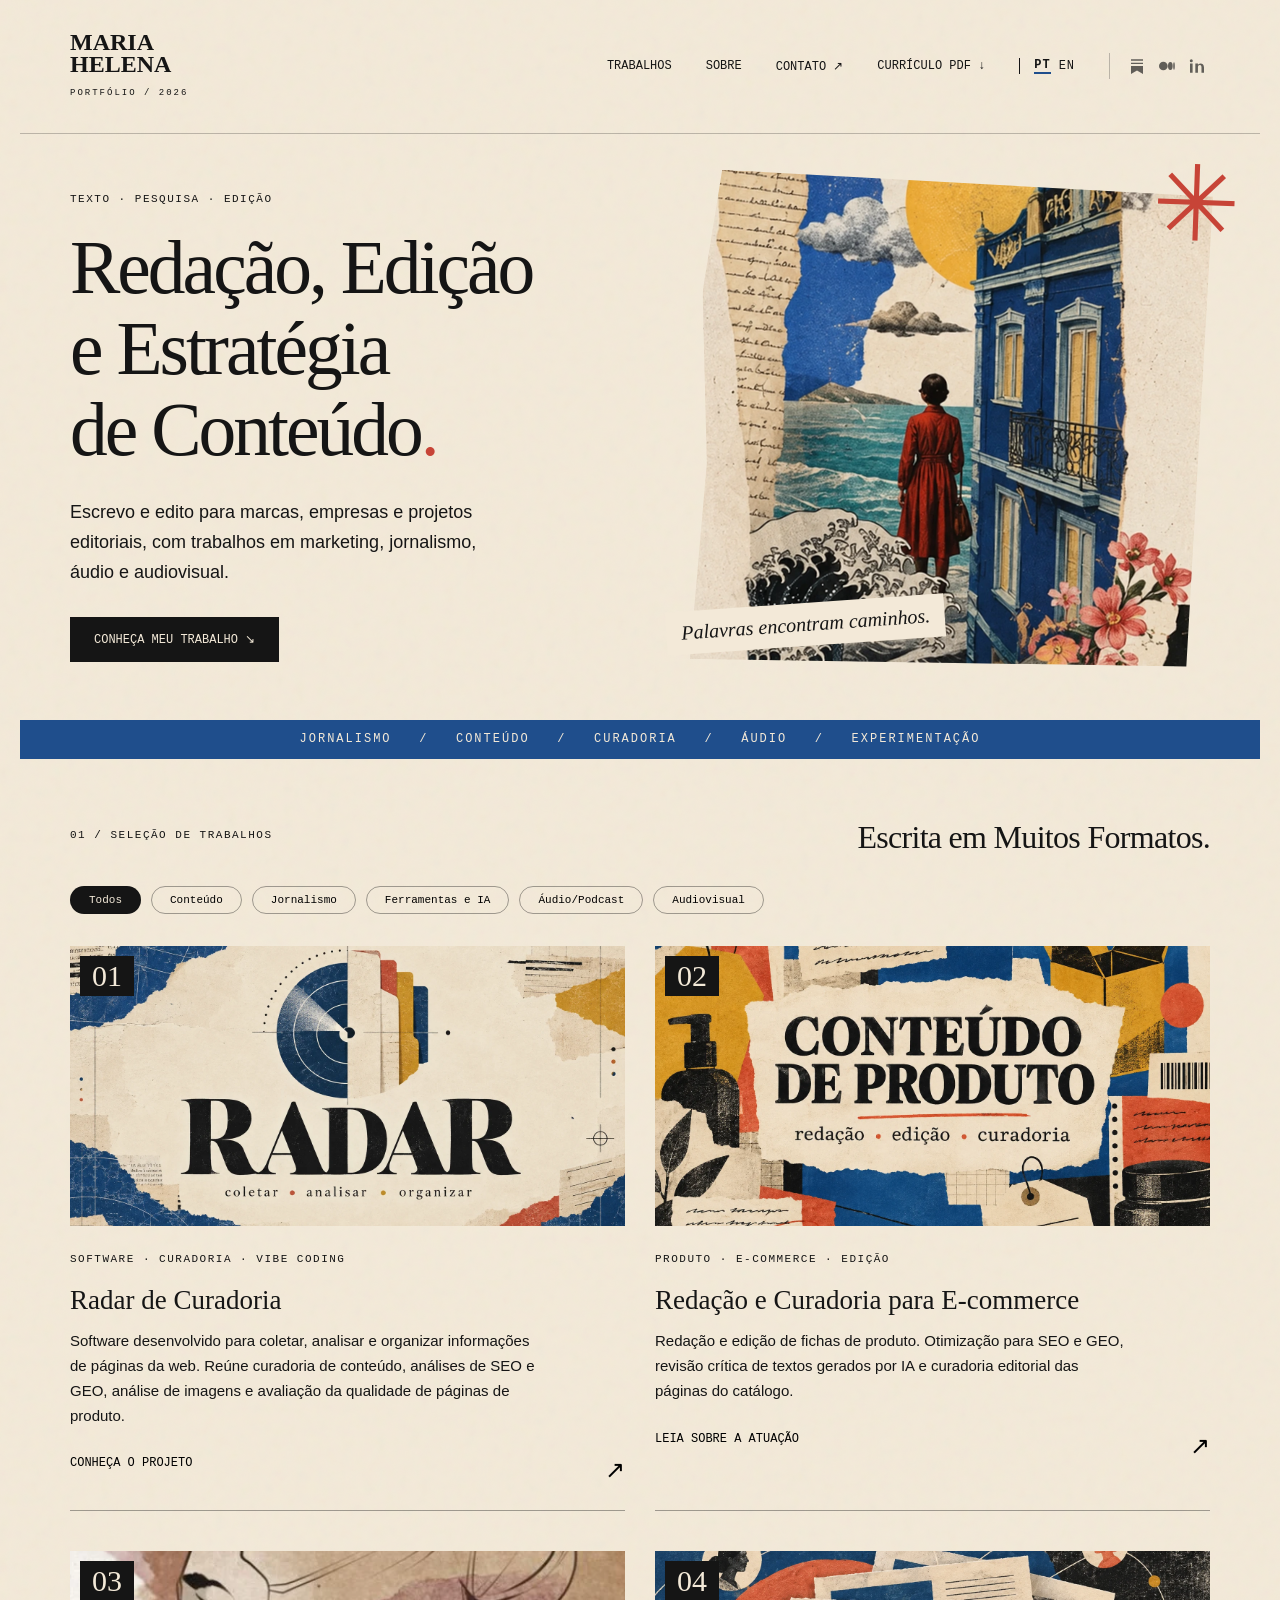
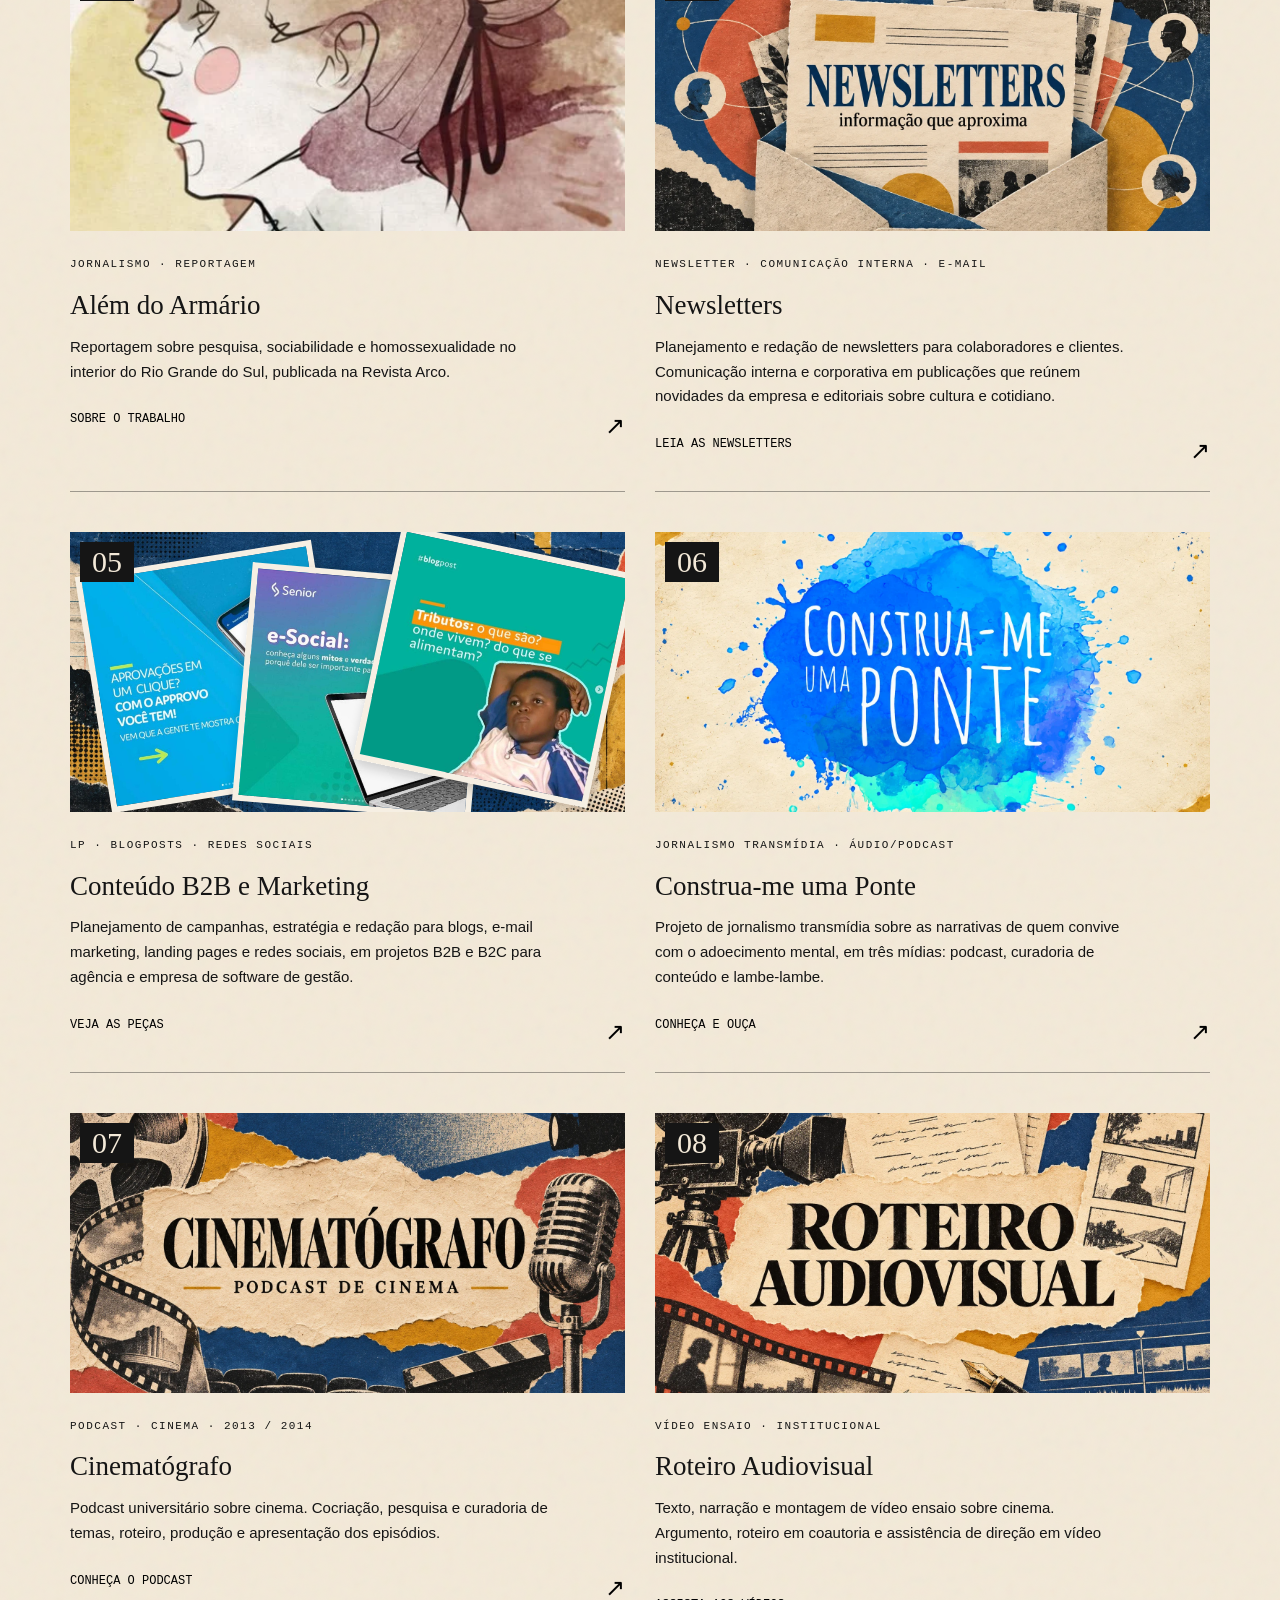
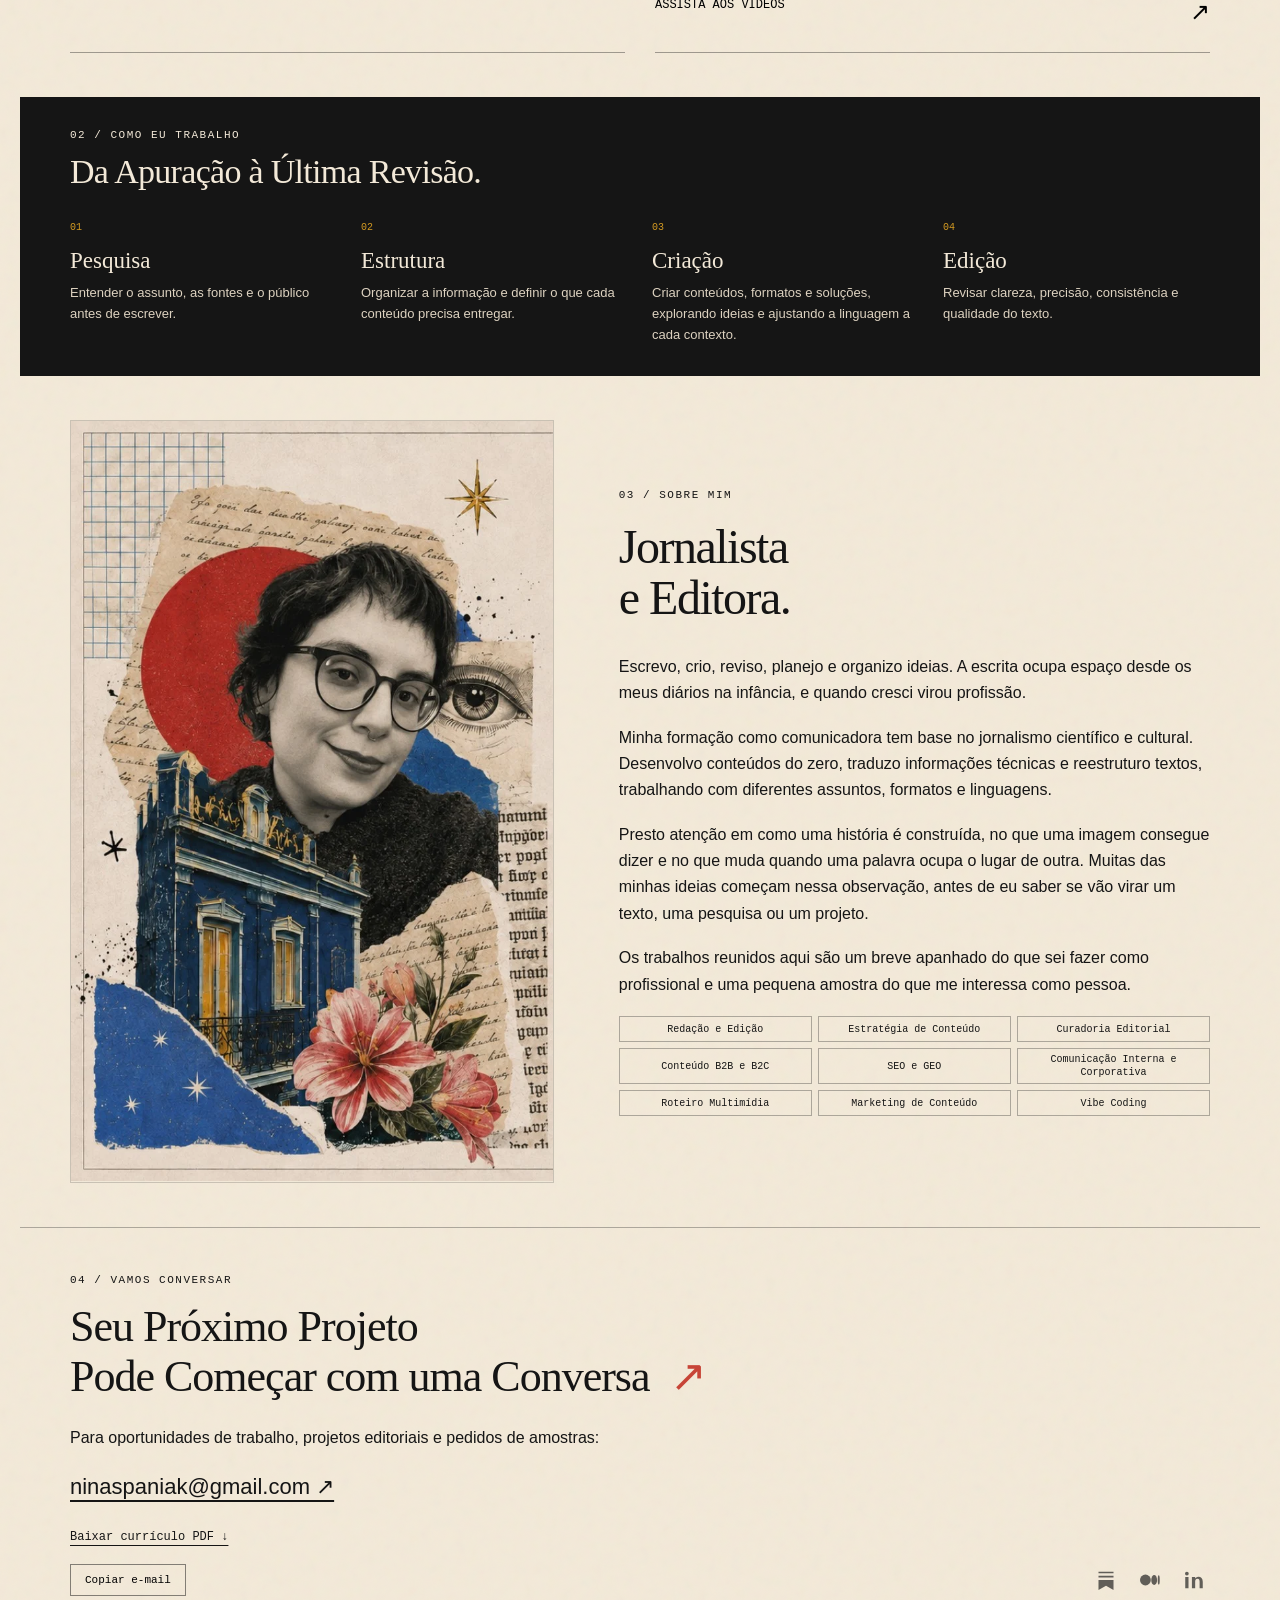
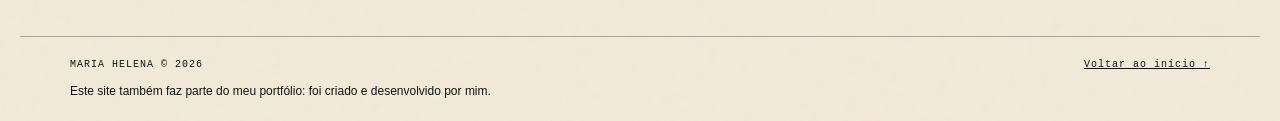
==== commit 2cd42ebf: "Add subtle publication and social icons to the header" ====
--- a/index.html
+++ b/index.html
@@ -1,5 +1,5 @@
 <!doctype html>
-<html lang="pt-BR"><head><meta charset="utf-8"><meta name="viewport" content="width=device-width,initial-scale=1"><meta name="description" content="Maria Helena, redação, edição e estratégia de conteúdo. Jornalismo, e-commerce, newsletters, áudio e ferramentas com IA."><title>Maria Helena | Redação, edição e estratégia de conteúdo</title><link rel="stylesheet" href="style.css?v=20261117-contact-balance"></head><body><a class="skip" href="#principal">Ir para conteúdo</a><header><a class="name" href="#">MARIA<br>HELENA<span>PORTFÓLIO / 2026</span></a><nav aria-label="Principal"><a href="#trabalhos">Trabalhos</a><a href="#sobre">Sobre</a><a href="#contato">Contato ↗</a><a href="assets/Maria_Helena_Curriculo_ATS.pdf?v=20261116" download>Currículo PDF ↓</a><span class="languages" aria-label="Idioma / Language"><a href="/" lang="pt-BR" aria-current="page">PT</a><a href="/en/" lang="en">EN</a></span></nav></header><main id="principal"><section class="hero"><div><p class="eyebrow">TEXTO · PESQUISA · EDIÇÃO</p><h1>Redação, Edição<br>e Estratégia<br>de Conteúdo<span class="dot">.</span></h1><p class="intro">Escrevo e edito para marcas, empresas e projetos editoriais, com trabalhos em marketing, jornalismo, áudio e audiovisual.</p><a class="button" href="#trabalhos">Conheça meu trabalho ↘</a></div><figure class="collage"><img src="assets/colagem-v2.webp" alt="" width="366" height="456"><figcaption>Palavras encontram caminhos.</figcaption><span class="seal" aria-hidden="true">✳</span></figure></section><div class="ticker" aria-hidden="true">JORNALISMO   /   CONTEÚDO   /   CURADORIA   /   ÁUDIO   /   EXPERIMENTAÇÃO</div><section id="trabalhos"><div class="sectionhead"><p class="eyebrow">01 / SELEÇÃO DE TRABALHOS</p><h2>Escrita em Muitos Formatos.</h2></div><div class="filters" aria-label="Filtrar trabalhos"><button aria-pressed="true" data-filter="todos">Todos</button><button aria-pressed="false" data-filter="conteudo">Conteúdo</button><button aria-pressed="false" data-filter="jornalismo">Jornalismo</button><button aria-pressed="false" data-filter="ia">Ferramentas e IA</button><button aria-pressed="false" data-filter="audio">Áudio/Podcast</button><button aria-pressed="false" data-filter="audiovisual">Audiovisual</button></div><div class="projects">
+<html lang="pt-BR"><head><meta charset="utf-8"><meta name="viewport" content="width=device-width,initial-scale=1"><meta name="description" content="Maria Helena, redação, edição e estratégia de conteúdo. Jornalismo, e-commerce, newsletters, áudio e ferramentas com IA."><title>Maria Helena | Redação, edição e estratégia de conteúdo</title><link rel="stylesheet" href="style.css?v=20261117-header-socials"></head><body><a class="skip" href="#principal">Ir para conteúdo</a><header><a class="name" href="#">MARIA<br>HELENA<span>PORTFÓLIO / 2026</span></a><nav aria-label="Principal"><a href="#trabalhos">Trabalhos</a><a href="#sobre">Sobre</a><a href="#contato">Contato ↗</a><a href="assets/Maria_Helena_Curriculo_ATS.pdf?v=20261116" download>Currículo PDF ↓</a><span class="languages" aria-label="Idioma / Language"><a href="/" lang="pt-BR" aria-current="page">PT</a><a href="/en/" lang="en">EN</a></span><span class="header-socials" role="group" aria-label="Publicações e redes"><a href="https://zafimeira.substack.com/" target="_blank" rel="noopener noreferrer" aria-label="Substack (abre em nova aba)" title="Substack"><svg xmlns="http://www.w3.org/2000/svg" viewbox="0 0 24 24" width="20" height="20" fill="currentColor" aria-hidden="true" focusable="false"><path d="M3 2h18v2H3zm0 5h18v2H3zm0 5h18v12l-9-5.2L3 24z"></path></svg></a><a href="https://medium.com/@zafimeira" target="_blank" rel="noopener noreferrer" aria-label="Medium (abre em nova aba)" title="Medium"><svg xmlns="http://www.w3.org/2000/svg" viewbox="0 0 24 24" width="20" height="20" fill="currentColor" aria-hidden="true" focusable="false"><circle cx="6.5" cy="12" r="6.5"></circle><ellipse cx="17" cy="12" rx="3.5" ry="6.1"></ellipse><ellipse cx="22.5" cy="12" rx="1.2" ry="5.6"></ellipse></svg></a><a href="https://www.linkedin.com/in/ninahelenamaria/" target="_blank" rel="noopener noreferrer" aria-label="LinkedIn (abre em nova aba)" title="LinkedIn"><svg xmlns="http://www.w3.org/2000/svg" viewbox="0 0 24 24" width="20" height="20" fill="currentColor" aria-hidden="true" focusable="false"><path d="M5.4 8.3H1.5V22h3.9zM3.45 2a2.25 2.25 0 1 0 0 4.5 2.25 2.25 0 0 0 0-4.5zM22.5 14.15c0-4.12-2.2-6.05-5.12-6.05-2.35 0-3.4 1.3-3.98 2.2v-2H9.5V22h3.9v-7.6c0-2 .38-3.94 2.86-3.94 2.44 0 2.47 2.3 2.47 4.07V22h3.77z"></path></svg></a></span></nav></header><main id="principal"><section class="hero"><div><p class="eyebrow">TEXTO · PESQUISA · EDIÇÃO</p><h1>Redação, Edição<br>e Estratégia<br>de Conteúdo<span class="dot">.</span></h1><p class="intro">Escrevo e edito para marcas, empresas e projetos editoriais, com trabalhos em marketing, jornalismo, áudio e audiovisual.</p><a class="button" href="#trabalhos">Conheça meu trabalho ↘</a></div><figure class="collage"><img src="assets/colagem-v2.webp" alt="" width="366" height="456"><figcaption>Palavras encontram caminhos.</figcaption><span class="seal" aria-hidden="true">✳</span></figure></section><div class="ticker" aria-hidden="true">JORNALISMO   /   CONTEÚDO   /   CURADORIA   /   ÁUDIO   /   EXPERIMENTAÇÃO</div><section id="trabalhos"><div class="sectionhead"><p class="eyebrow">01 / SELEÇÃO DE TRABALHOS</p><h2>Escrita em Muitos Formatos.</h2></div><div class="filters" aria-label="Filtrar trabalhos"><button aria-pressed="true" data-filter="todos">Todos</button><button aria-pressed="false" data-filter="conteudo">Conteúdo</button><button aria-pressed="false" data-filter="jornalismo">Jornalismo</button><button aria-pressed="false" data-filter="ia">Ferramentas e IA</button><button aria-pressed="false" data-filter="audio">Áudio/Podcast</button><button aria-pressed="false" data-filter="audiovisual">Audiovisual</button></div><div class="projects">
 <article class="project radar" data-category="ia"><span class="number">01</span><a class="project-cover" data-open-case="radar" href="#radar" aria-label="Conhecer projeto: Radar de Curadoria"><div class="art radarbrand"><img src="assets/radar-identidade-v1.webp" alt="Identidade visual do Radar: símbolo de varredura com fichas de arquivo em uma colagem editorial azul e creme; coletar, analisar e organizar" width="1536" height="1024"></div></a><p class="eyebrow">SOFTWARE · CURADORIA · VIBE CODING</p><h3><a class="project-title" data-open-case="radar" href="#radar">Radar de Curadoria</a></h3><p>Software desenvolvido para coletar, analisar e organizar informações de páginas da web. Reúne curadoria de conteúdo, análises de SEO e GEO, análise de imagens e avaliação da qualidade de páginas de produto.</p><button class="case" data-case="radar">Conheça o projeto <span>↗</span></button></article>
 <article class="project product" data-category="conteudo ia"><span class="number">02</span><a class="project-cover" data-open-case="produto" href="#case-produto" aria-label="Conhecer projeto: Redação e Curadoria para E-commerce"><div class="art imagecover"><img src="assets/capa-produto-v1.webp" alt="Capa editorial em colagem: Conteúdo de produto; redação, edição e curadoria" width="1536" height="1024"></div></a><p class="eyebrow">PRODUTO · E-COMMERCE · EDIÇÃO</p><h3><a class="project-title" data-open-case="produto" href="#case-produto">Redação e Curadoria para E-commerce</a></h3><p>Redação e edição de fichas de produto. Otimização para SEO e GEO, revisão crítica de textos gerados por IA e curadoria editorial das páginas do catálogo.</p><button class="case" data-case="produto">Leia sobre a atuação <span>↗</span></button></article>
 <article class="project journalism" data-category="jornalismo"><span class="number">03</span><a class="project-cover" data-open-case="reportagem" href="#case-reportagem" aria-label="Conhecer projeto: Além do Armário"><div class="art journalismart"><img src="assets/ilustracao-alem-do-armario.webp" alt="Ilustração em aquarela da reportagem Além do Armário" width="528" height="627"></div></a><p class="eyebrow">JORNALISMO · REPORTAGEM</p><h3><a class="project-title" data-open-case="reportagem" href="#case-reportagem">Além do Armário</a></h3><p>Reportagem sobre pesquisa, sociabilidade e homossexualidade no interior do Rio Grande do Sul, publicada na Revista Arco.</p><button class="case" data-case="reportagem">Sobre o trabalho <span>↗</span></button></article>
--- a/style.css
+++ b/style.css
@@ -79,3 +79,12 @@
 .about-tags span{padding:4px 5px}
 footer{row-gap:12px}
 }
+
+/* Subtle publication and social shortcuts in the main header. */
+header{gap:24px}
+header>nav{min-width:0;align-items:center;flex-wrap:wrap;justify-content:flex-end;row-gap:12px}
+.header-socials{display:inline-flex;align-items:center;flex-shrink:0;gap:4px;border-left:1px solid #15151540;padding-left:14px}
+.header-socials a{display:inline-flex;align-items:center;justify-content:center;width:26px;height:26px;padding:5px;color:var(--ink);opacity:.65;text-decoration:none}
+.header-socials a:hover,.header-socials a:focus-visible{color:var(--blue);opacity:1}
+.header-socials svg{display:block;width:16px;height:16px}
+@media(max-width:750px){header{gap:16px}.header-socials{padding-left:10px}.header-socials a{width:24px;height:24px;padding:4px}}
